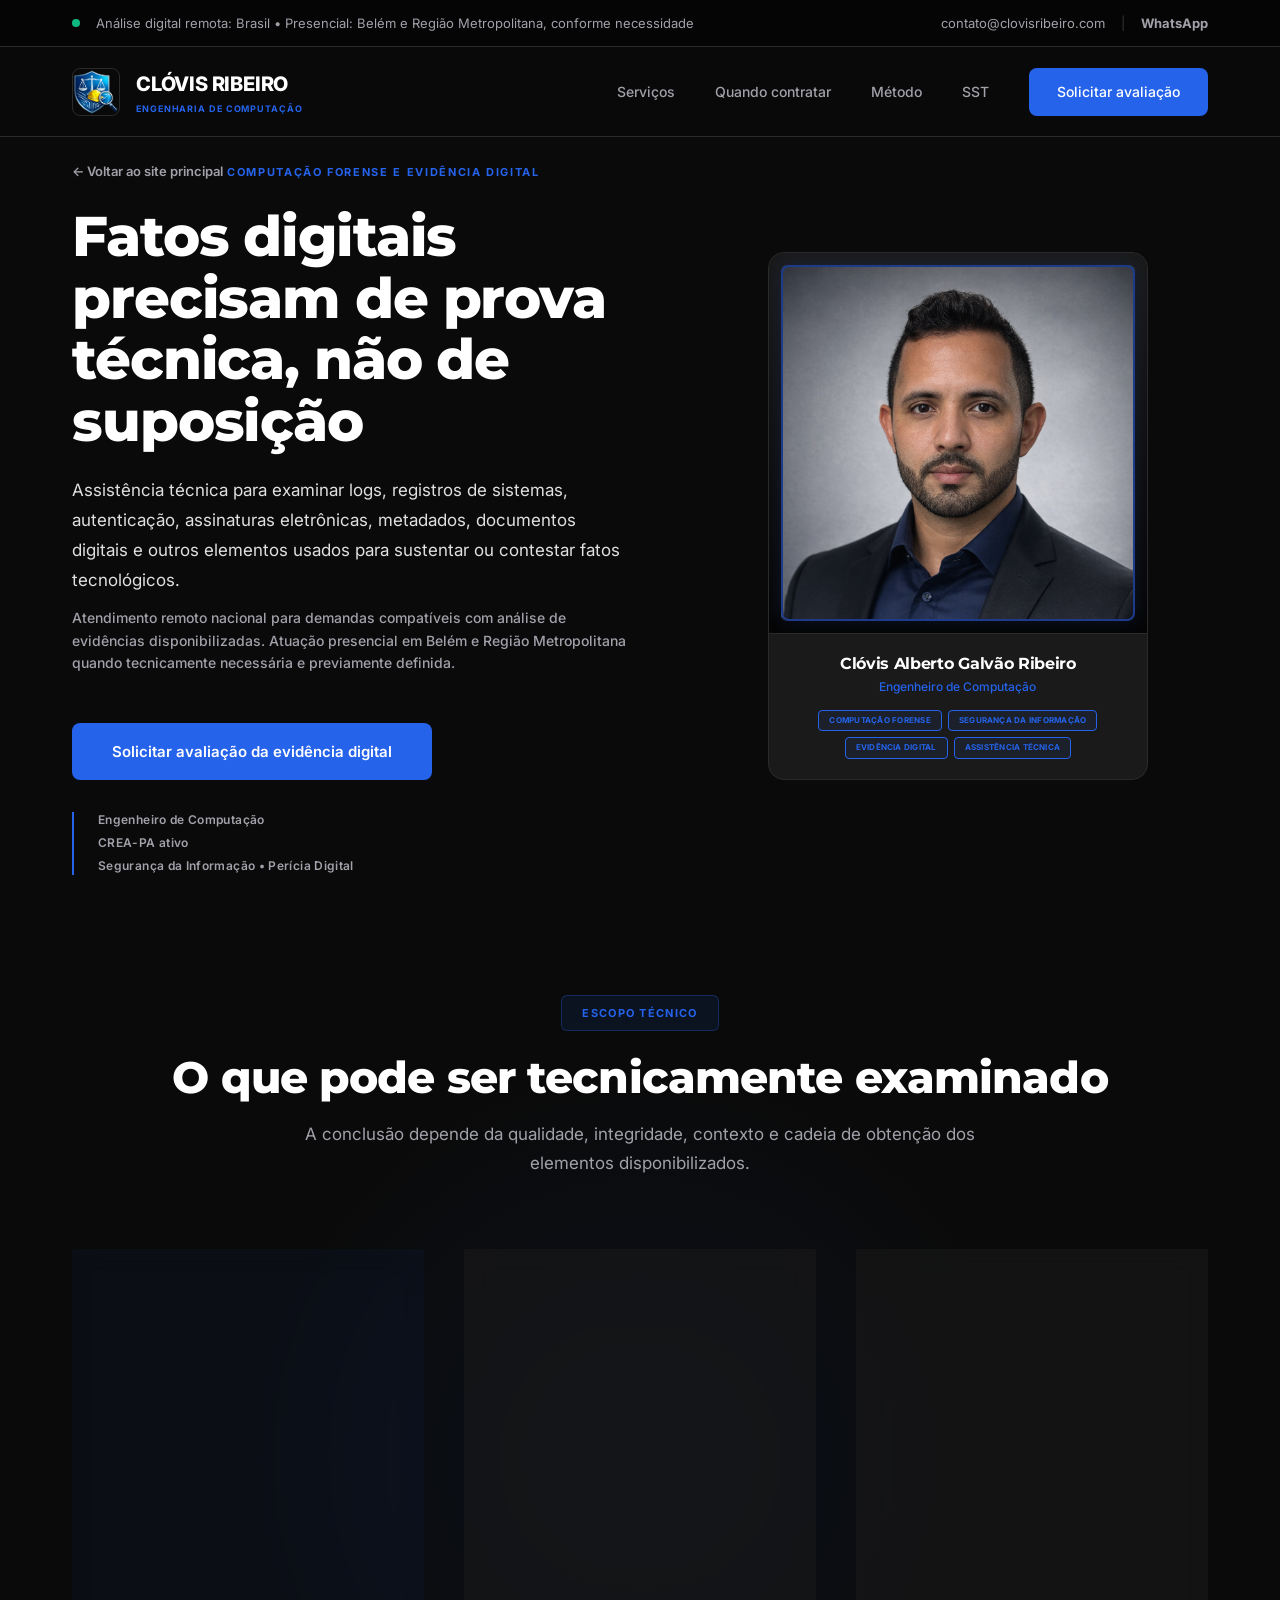
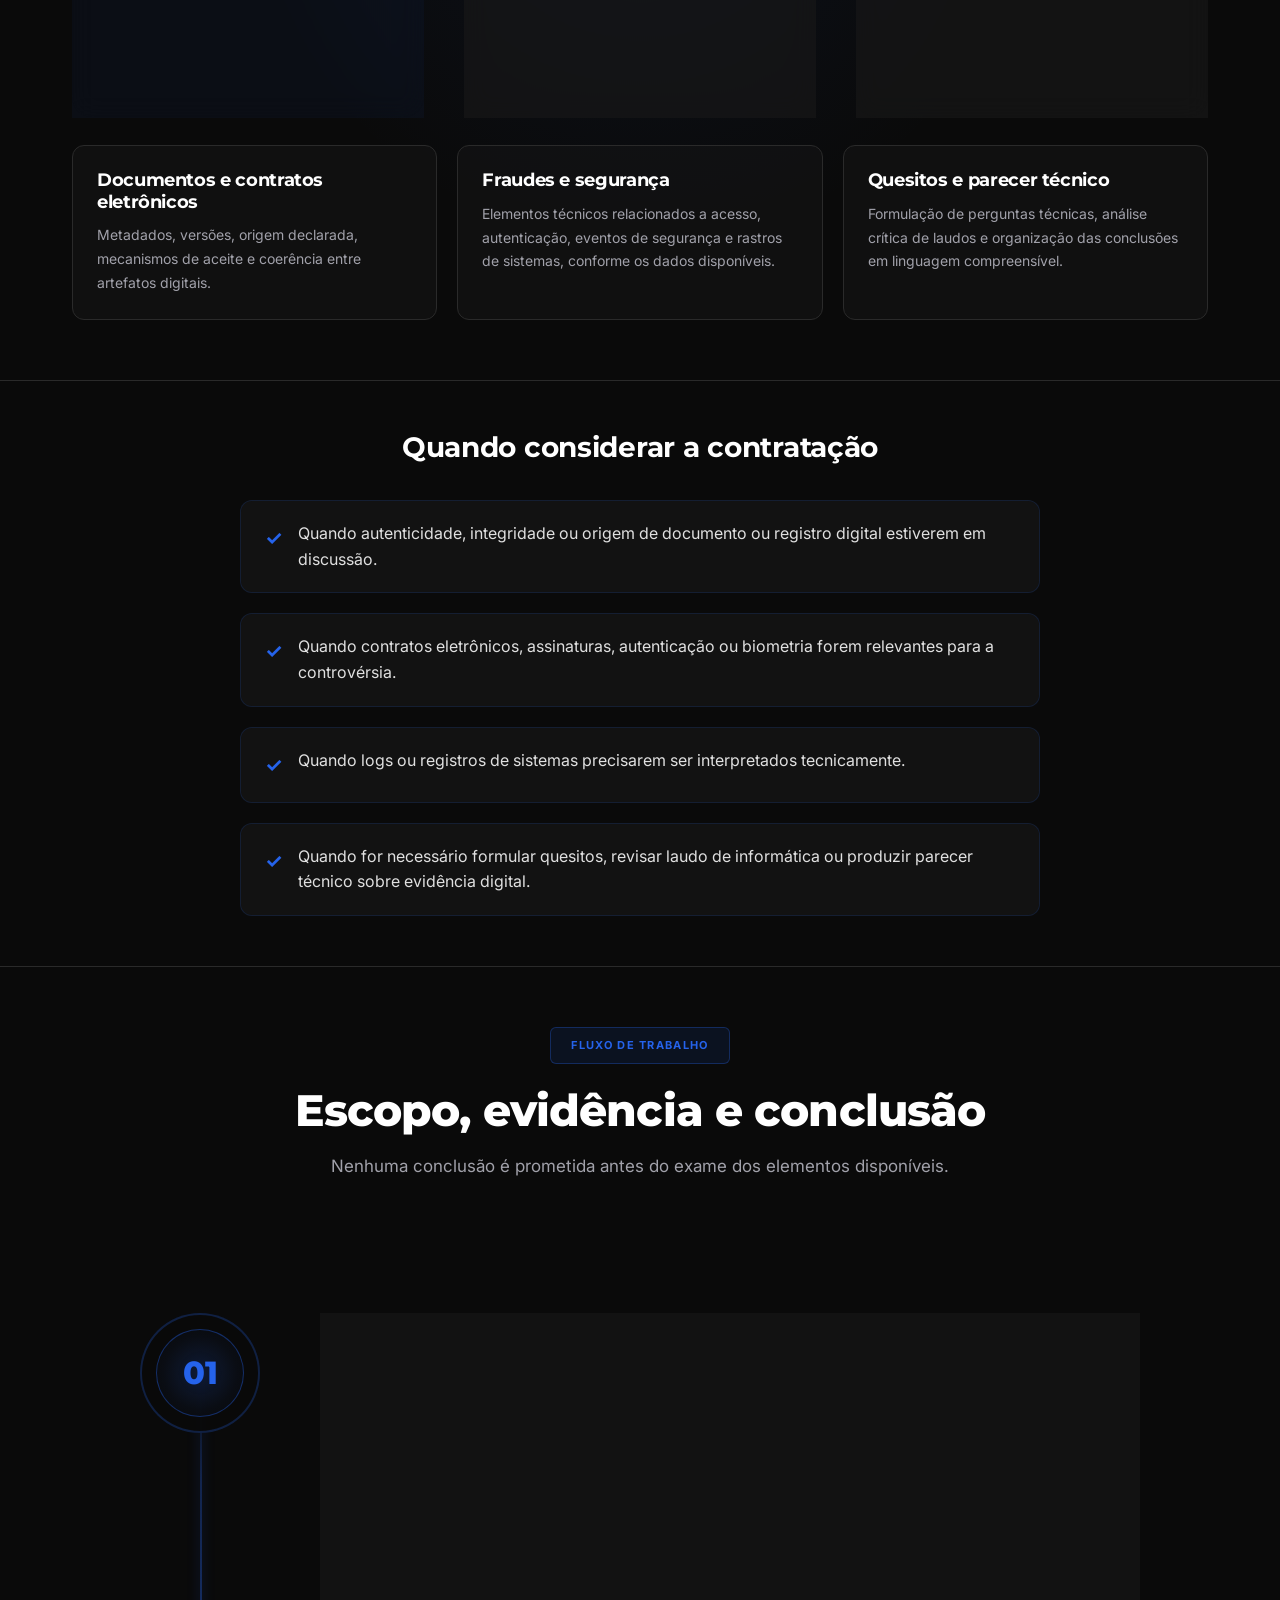
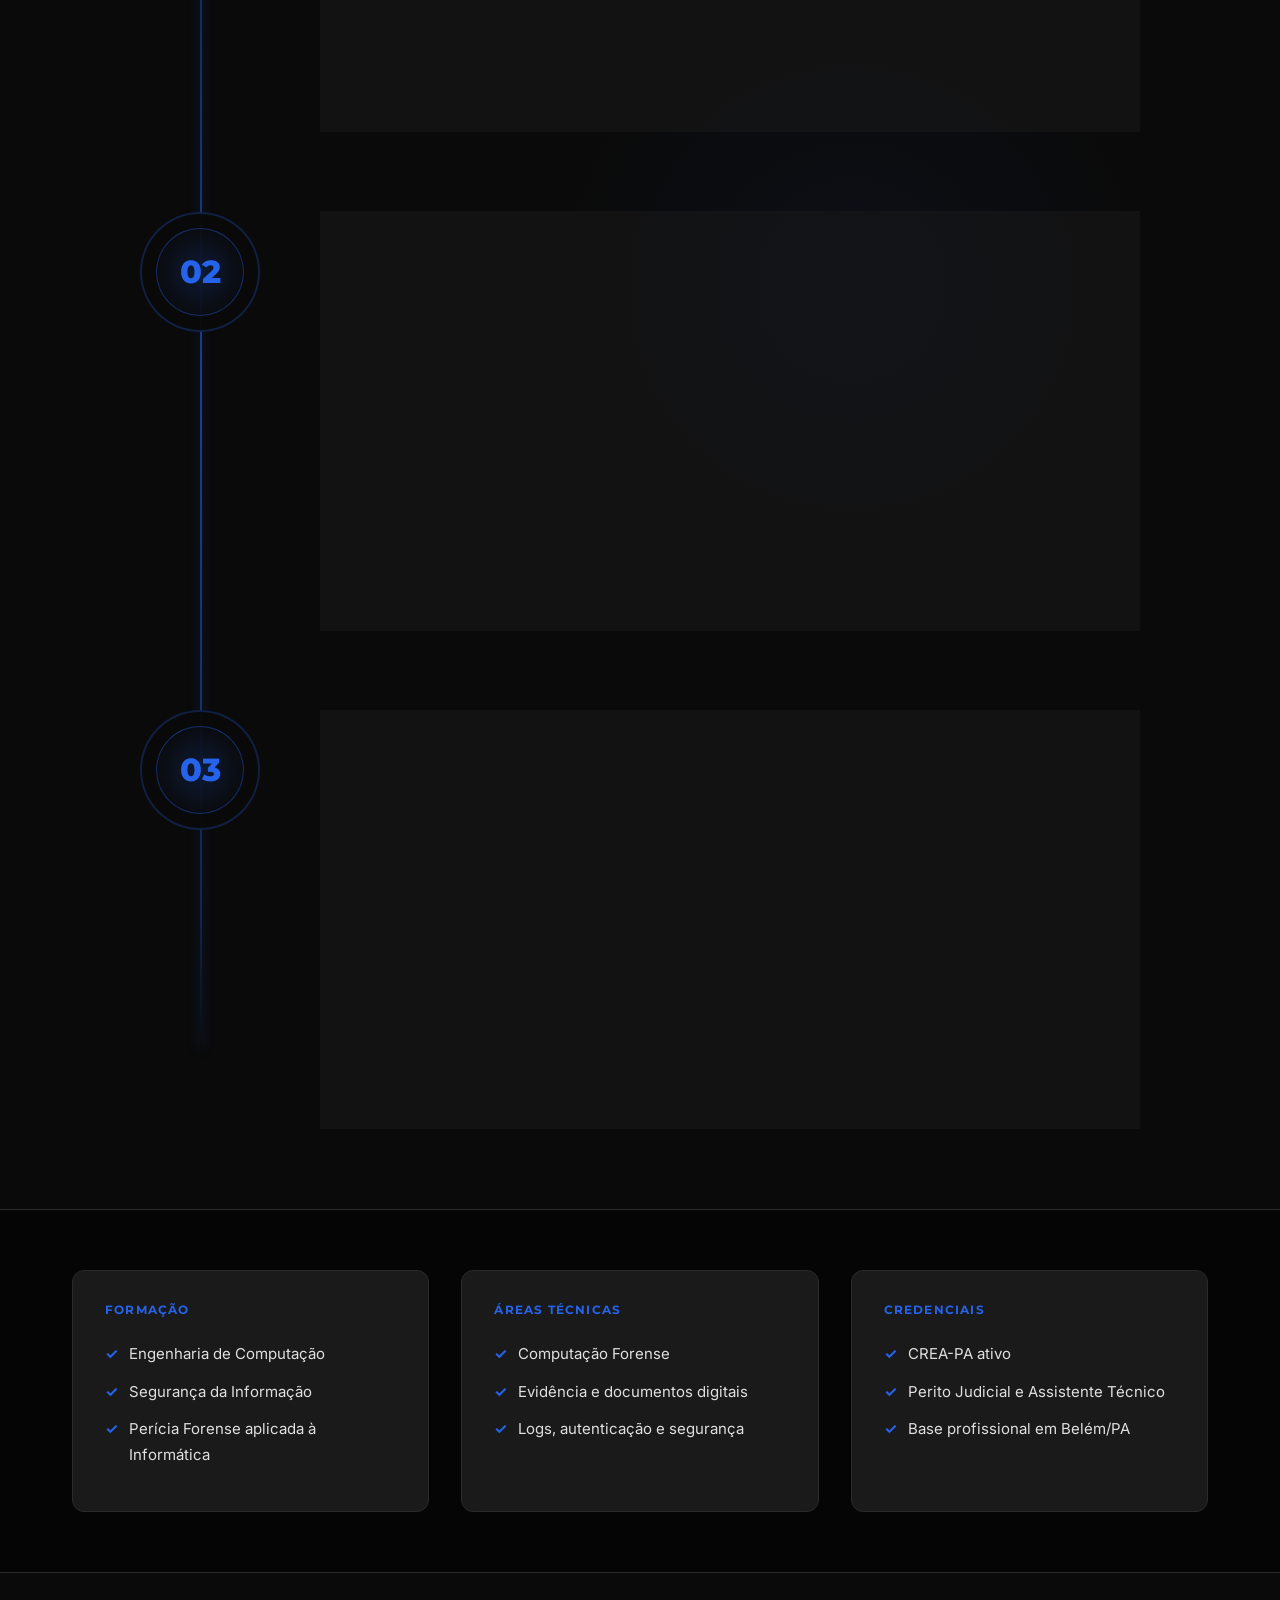
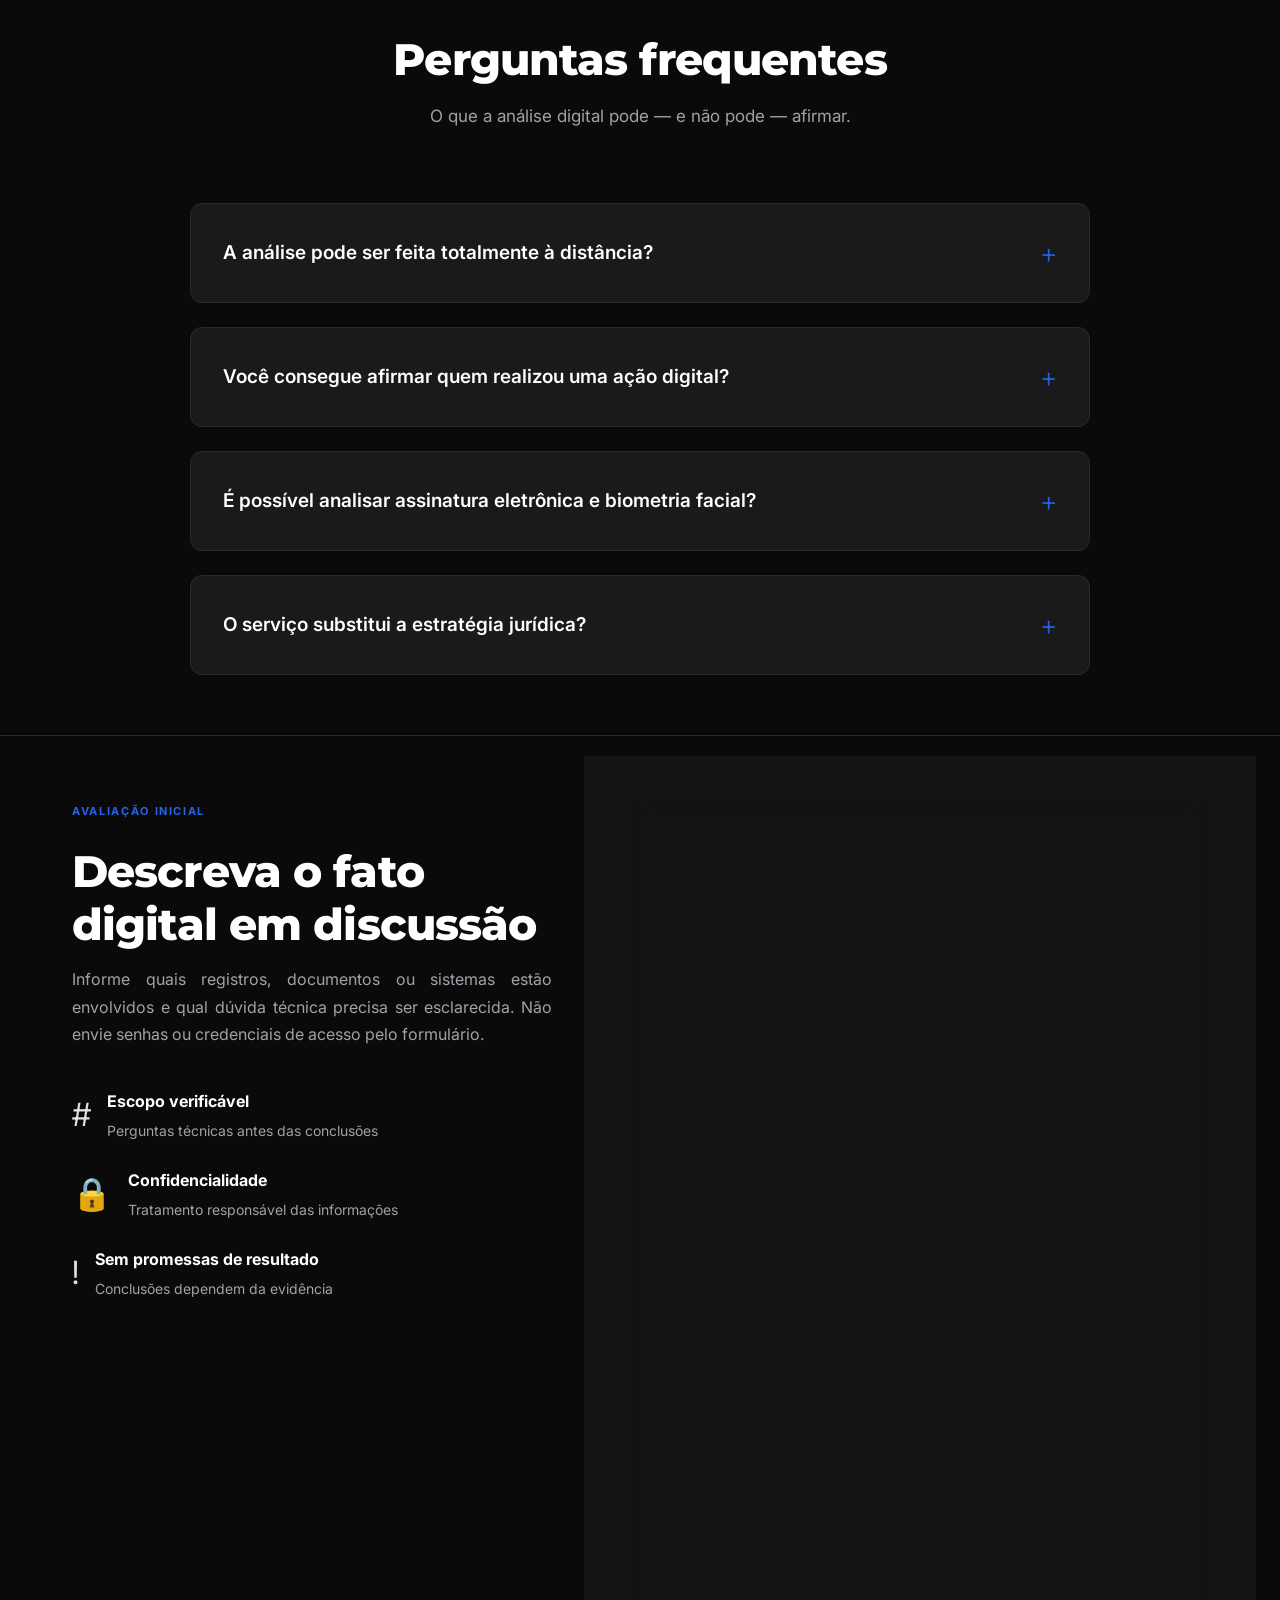
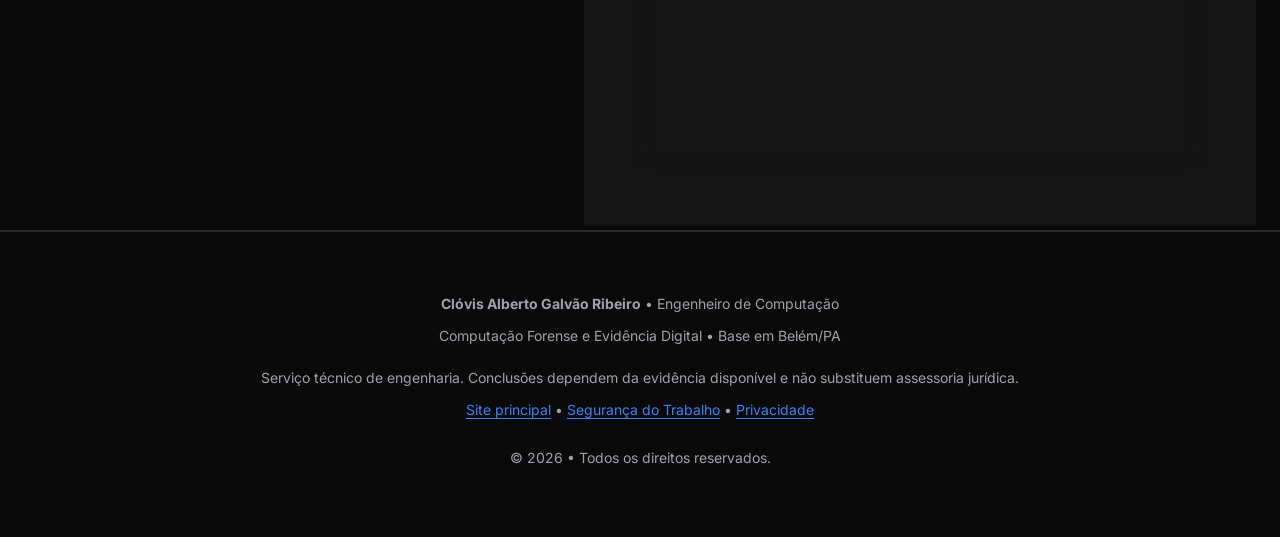
==== computacao-forense/index.html @ fece6a7c "feat: cria hub profissional e verticais SST e computacao forense" ====
<!doctype html>
<html lang="pt-BR" dir="ltr">
<head>
  <meta charset="UTF-8" />
  <meta name="viewport" content="width=device-width, initial-scale=1" />
  <meta http-equiv="X-UA-Compatible" content="IE=edge" />

  <title>Computação Forense e Evidência Digital | Clóvis Ribeiro</title>
  <meta name="description" content="Assistência técnica em Computação Forense e Evidência Digital: logs, autenticação, assinaturas eletrônicas, metadados, documentos digitais e registros de sistemas." />
  <meta name="author" content="Clóvis Alberto Galvão Ribeiro" />
  <meta name="robots" content="index, follow" />

  <link rel="icon" type="image/png" href="../assets/logo.png">
  <link rel="apple-touch-icon" href="../assets/logo.png">
  <link rel="canonical" href="https://clovisribeiro.com/computacao-forense/" />

  <meta property="og:type" content="website" />
  <meta property="og:url" content="https://clovisribeiro.com/computacao-forense/" />
  <meta property="og:title" content="Computação Forense e Evidência Digital | Clóvis Ribeiro" />
  <meta property="og:description" content="Assistência técnica para análise de evidências digitais, registros de sistemas, autenticação e documentos eletrônicos." />
  <meta property="og:image" content="https://clovisribeiro.com/assets/ClovisProfissional.png" />
  <meta property="og:image:width" content="1024" />
  <meta property="og:image:height" content="1024" />
  <meta property="twitter:card" content="summary_large_image" />
  <meta property="twitter:image" content="https://clovisribeiro.com/assets/ClovisProfissional.png" />

  <script type="application/ld+json">
  {
    "@context": "https://schema.org",
    "@type": "ProfessionalService",
    "name": "Clóvis Ribeiro - Computação Forense e Evidência Digital",
    "url": "https://clovisribeiro.com/computacao-forense/",
    "image": "https://clovisribeiro.com/assets/ClovisProfissional.png",
    "description": "Assistência técnica em Computação Forense e Evidência Digital para análise de registros, autenticação, assinaturas eletrônicas, metadados e evidências de sistemas.",
    "provider": {
      "@type": "Person",
      "name": "Clóvis Alberto Galvão Ribeiro",
      "jobTitle": "Engenheiro de Computação"
    },
    "areaServed": ["Belém/PA", "Brasil - atendimento remoto conforme escopo"],
    "serviceType": [
      "Computação Forense",
      "Análise de Evidência Digital",
      "Análise de Logs",
      "Análise de Autenticação e Assinaturas Eletrônicas"
    ]
  }
  </script>

  <link rel="preconnect" href="https://fonts.googleapis.com">
  <link rel="preconnect" href="https://fonts.gstatic.com" crossorigin>
  <link href="https://fonts.googleapis.com/css2?family=Montserrat:wght@400;500;600;700;800&family=Inter:wght@300;400;500;600&display=swap" rel="stylesheet">
  <link rel="stylesheet" href="../style.css" />
  
  <script>
    const GA4_ID = "";
    const ADS_ID = "";
    window.dataLayer = window.dataLayer || [];
    function gtag(){dataLayer.push(arguments);}
    const GTAG_LOAD_ID = GA4_ID || ADS_ID;
    if (GTAG_LOAD_ID) {
      const script = document.createElement('script');
      script.async = true;
      script.src = `https://www.googletagmanager.com/gtag/js?id=${GTAG_LOAD_ID}`;
      document.head.appendChild(script);
      gtag('js', new Date());
      if (GA4_ID) {
        gtag('config', GA4_ID, {
          'send_page_view': true,
          'allow_google_signals': true,
          'allow_ad_personalization_signals': false
        });
      }
      if (ADS_ID) gtag('config', ADS_ID);
    }
    function trackEvent(eventName, eventParams) {
      if (GA4_ID) gtag('event', eventName, eventParams);
    }
  </script>
</head>
<body>
  <div class="topbar">
    <div class="container topbar__inner">
      <div class="topbar__left"><span class="status-dot"></span><span>Análise digital remota: Brasil • Presencial: Belém e Região Metropolitana, conforme necessidade</span></div>
      <div class="topbar__right">
        <a href="mailto:contato@clovisribeiro.com">contato@clovisribeiro.com</a>
        <span class="separator">|</span>
        <a href="https://wa.me/5591992879843" target="_blank" rel="noopener noreferrer"><strong>WhatsApp</strong></a>
      </div>
    </div>
  </div>

  <header class="header">
    <div class="container header__inner">
      <a class="brand" href="../">
        <img class="brand__logo" src="../assets/logo.png" alt="Logo Clóvis Ribeiro" width="48" height="48" loading="eager">
        <div class="brand__text">
          <span class="brand__name">CLÓVIS RIBEIRO</span>
          <span class="brand__tag">ENGENHARIA DE COMPUTAÇÃO</span>
        </div>
      </a>
      <button class="mobile-menu-toggle" id="mobileMenuToggle" aria-label="Abrir menu de navegação" aria-expanded="false"><span></span><span></span><span></span></button>
      <nav class="nav" id="mainNav" aria-label="Navegação Computação Forense">
        <a href="#servicos">Serviços</a>
        <a href="#quando-contratar">Quando contratar</a>
        <a href="#metodo">Método</a>
        <a href="../sst/">SST</a>
        <a href="#contato" class="nav__cta">Solicitar avaliação</a>
      </nav>
    </div>
  </header>

  <main>
    <section class="hero service-hero" id="inicio">
      <div class="container hero__grid">
        <div class="hero__content">
          <a class="breadcrumb" href="../">← Voltar ao site principal</a>
          <span class="kicker">Computação Forense e Evidência Digital</span>
          <h1 class="hero__title">Fatos digitais precisam de prova técnica, não de suposição</h1>
          <p class="hero__lead">Assistência técnica para examinar logs, registros de sistemas, autenticação, assinaturas eletrônicas, metadados, documentos digitais e outros elementos usados para sustentar ou contestar fatos tecnológicos.</p>
          <p class="hero__target">Atendimento remoto nacional para demandas compatíveis com análise de evidências disponibilizadas. Atuação presencial em Belém e Região Metropolitana quando tecnicamente necessária e previamente definida.</p>
          <div class="hero__actions hero__actions--left">
            <a href="#contato" class="btn btn--primary hero-cta-restore">Solicitar avaliação da evidência digital</a>
            <div class="hero__credentials">
              <span>Engenheiro de Computação</span>
              <span>CREA-PA ativo</span>
              <span>Segurança da Informação • Perícia Digital</span>
            </div>
          </div>
        </div>

        <div class="hero__visual">
          <div class="profile-card">
            <div class="profile-image">
              <img src="../assets/ClovisProfissional.png" alt="Clóvis Alberto Galvão Ribeiro" width="380" height="380" loading="eager" fetchpriority="high" decoding="async">
            </div>
            <div class="profile-info">
              <h2>Clóvis Alberto Galvão Ribeiro</h2>
              <p>Engenheiro de Computação</p>
              <div class="profile-certifications">
                <span>COMPUTAÇÃO FORENSE</span>
                <span>SEGURANÇA DA INFORMAÇÃO</span>
                <span>EVIDÊNCIA DIGITAL</span>
                <span>ASSISTÊNCIA TÉCNICA</span>
              </div>
            </div>
          </div>
        </div>
      </div>
    </section>

    <section class="section section--premium" id="servicos">
      <div class="container">
        <header class="section-header">
          <span class="methodology-badge">Escopo técnico</span>
          <h2 class="section-title">O que pode ser tecnicamente examinado</h2>
          <p class="section-subtitle section-subtitle--centered">A conclusão depende da qualidade, integridade, contexto e cadeia de obtenção dos elementos disponibilizados.</p>
        </header>

        <div class="modern-grid">
          <article class="modern-card modern-card--featured">
            <div class="featured-badge">Evidência</div>
            <div class="card-icon" aria-hidden="true">#</div>
            <h3>Integridade e Consistência</h3>
            <div class="card-divider"></div>
            <p>Análise de coerência entre documentos digitais, metadados, registros técnicos e a narrativa apresentada no processo ou na investigação.</p>
          </article>
          <article class="modern-card">
            <div class="card-icon" aria-hidden="true">&lt;/&gt;</div>
            <h3>Logs e Registros de Sistemas</h3>
            <div class="card-divider"></div>
            <p>Exame de logs, trilhas de auditoria, eventos, registros de sessão, IPs, dispositivos e outros dados técnicos fornecidos para análise.</p>
          </article>
          <article class="modern-card">
            <div class="card-icon" aria-hidden="true">ID</div>
            <h3>Autenticação e Assinaturas Eletrônicas</h3>
            <div class="card-divider"></div>
            <p>Análise técnica de fluxos de autenticação, assinaturas eletrônicas, certificados, carimbos de tempo, biometria documentada e mecanismos de aceite.</p>
          </article>
        </div>

        <div class="scope-grid">
          <div class="scope-panel"><h3>Documentos e contratos eletrônicos</h3><p>Metadados, versões, origem declarada, mecanismos de aceite e coerência entre artefatos digitais.</p></div>
          <div class="scope-panel"><h3>Fraudes e segurança</h3><p>Elementos técnicos relacionados a acesso, autenticação, eventos de segurança e rastros de sistemas, conforme os dados disponíveis.</p></div>
          <div class="scope-panel"><h3>Quesitos e parecer técnico</h3><p>Formulação de perguntas técnicas, análise crítica de laudos e organização das conclusões em linguagem compreensível.</p></div>
        </div>
      </div>
    </section>

    <section class="section section--filter" id="quando-contratar">
      <div class="container">
        <div class="filter-block">
          <h2 class="filter-title">Quando considerar a contratação</h2>
          <ul class="filter-list">
            <li><span class="filter-check">✓</span><span class="filter-text">Quando autenticidade, integridade ou origem de documento ou registro digital estiverem em discussão.</span></li>
            <li><span class="filter-check">✓</span><span class="filter-text">Quando contratos eletrônicos, assinaturas, autenticação ou biometria forem relevantes para a controvérsia.</span></li>
            <li><span class="filter-check">✓</span><span class="filter-text">Quando logs ou registros de sistemas precisarem ser interpretados tecnicamente.</span></li>
            <li><span class="filter-check">✓</span><span class="filter-text">Quando for necessário formular quesitos, revisar laudo de informática ou produzir parecer técnico sobre evidência digital.</span></li>
          </ul>
        </div>
      </div>
    </section>

    <section class="section section--methodology" id="metodo">
      <div class="container">
        <header class="section-header">
          <span class="methodology-badge">Fluxo de trabalho</span>
          <h2 class="section-title">Escopo, evidência e conclusão</h2>
          <p class="section-subtitle section-subtitle--centered">Nenhuma conclusão é prometida antes do exame dos elementos disponíveis.</p>
        </header>
        <div class="methodology-timeline">
          <div class="timeline-line-gradient"></div>
          <article class="methodology-step" data-step="1">
            <div class="step-marker"><div class="marker-ring-outer"><div class="marker-ring-inner"><span class="step-number">01</span></div></div></div>
            <div class="step-card"><h3>Triagem técnica</h3><p class="step-micro">Questão, evidência e objetivo</p><div class="step-divider"></div><p class="step-description">Identificação do fato tecnológico em discussão, dos arquivos ou registros disponíveis e das perguntas que precisam ser respondidas.</p><ul class="step-list"><li>Delimitação do objeto</li><li>Verificação do material disponível</li><li>Definição de entregáveis e honorários</li></ul></div>
          </article>
          <article class="methodology-step" data-step="2">
            <div class="step-marker"><div class="marker-ring-outer"><div class="marker-ring-inner"><span class="step-number">02</span></div></div></div>
            <div class="step-card"><h3>Análise forense</h3><p class="step-micro">Coerência, rastros e limitações</p><div class="step-divider"></div><p class="step-description">Exame técnico dos artefatos disponibilizados, preservando a distinção entre o que é demonstrado pelos dados, o que é apenas compatível e o que não pode ser concluído.</p><ul class="step-list"><li>Logs e metadados</li><li>Autenticação e registros</li><li>Inconsistências e limitações</li></ul></div>
          </article>
          <article class="methodology-step" data-step="3">
            <div class="step-marker"><div class="marker-ring-outer"><div class="marker-ring-inner"><span class="step-number">03</span></div></div></div>
            <div class="step-card"><h3>Parecer e suporte técnico</h3><p class="step-micro">Conclusões compreensíveis e auditáveis</p><div class="step-divider"></div><p class="step-description">Organização das conclusões, resposta a quesitos e suporte técnico para que advogado, empresa ou parte compreendam o alcance real da evidência.</p><ul class="step-list"><li>Parecer técnico</li><li>Quesitos e esclarecimentos</li><li>Análise crítica de laudo de informática</li></ul></div>
          </article>
        </div>
      </div>
    </section>

    <section class="section section--dark" id="qualificacoes">
      <div class="container qualificacoes-grid">
        <article class="qualification-card"><h3>FORMAÇÃO</h3><ul><li>Engenharia de Computação</li><li>Segurança da Informação</li><li>Perícia Forense aplicada à Informática</li></ul></article>
        <article class="qualification-card"><h3>ÁREAS TÉCNICAS</h3><ul><li>Computação Forense</li><li>Evidência e documentos digitais</li><li>Logs, autenticação e segurança</li></ul></article>
        <article class="qualification-card"><h3>CREDENCIAIS</h3><ul><li>CREA-PA ativo</li><li>Perito Judicial e Assistente Técnico</li><li>Base profissional em Belém/PA</li></ul></article>
      </div>
    </section>

    <section class="section" id="faq">
      <div class="container">
        <header class="section-header"><h2 class="section-title">Perguntas frequentes</h2><p class="section-subtitle section-subtitle--centered">O que a análise digital pode — e não pode — afirmar.</p></header>
        <div class="faq-list">
          <article class="faq-item"><button class="faq-trigger" aria-expanded="false" aria-controls="ti-faq-1"><span class="faq-question">A análise pode ser feita totalmente à distância?</span><span class="faq-toggle">+</span></button><div class="faq-content" id="ti-faq-1"><p>Muitas demandas documentais podem ser analisadas remotamente, desde que os arquivos e registros necessários sejam disponibilizados de forma adequada. Quando o objeto exigir exame físico, coleta presencial ou acesso específico a equipamento, o escopo precisa ser avaliado antes da contratação.</p></div></article>
          <article class="faq-item"><button class="faq-trigger" aria-expanded="false" aria-controls="ti-faq-2"><span class="faq-question">Você consegue afirmar quem realizou uma ação digital?</span><span class="faq-toggle">+</span></button><div class="faq-content" id="ti-faq-2"><p>Somente se os elementos técnicos permitirem uma conclusão dessa natureza. Um registro de IP, dispositivo ou sessão, isoladamente, pode ter limitações. O parecer deve distinguir identificação técnica de inferências sobre autoria humana.</p></div></article>
          <article class="faq-item"><button class="faq-trigger" aria-expanded="false" aria-controls="ti-faq-3"><span class="faq-question">É possível analisar assinatura eletrônica e biometria facial?</span><span class="faq-toggle">+</span></button><div class="faq-content" id="ti-faq-3"><p>Podem ser analisados os registros, fluxos, metadados e mecanismos técnicos apresentados como evidência. A conclusão depende da documentação disponível e não pressupõe que um mecanismo seja válido, inválido, seguro ou fraudulento antes da análise.</p></div></article>
          <article class="faq-item"><button class="faq-trigger" aria-expanded="false" aria-controls="ti-faq-4"><span class="faq-question">O serviço substitui a estratégia jurídica?</span><span class="faq-toggle">+</span></button><div class="faq-content" id="ti-faq-4"><p>Não. O trabalho é técnico de engenharia. O parecer e os esclarecimentos subsidiam o advogado, que permanece responsável pela interpretação jurídica e pela condução do processo.</p></div></article>
        </div>
      </div>
    </section>

    <section class="section" id="contato">
      <div class="container contact-layout">
        <div class="contact-info">
          <span class="kicker">Avaliação inicial</span>
          <h2 class="section-title">Descreva o fato digital em discussão</h2>
          <p class="contact-description">Informe quais registros, documentos ou sistemas estão envolvidos e qual dúvida técnica precisa ser esclarecida. Não envie senhas ou credenciais de acesso pelo formulário.</p>
          <div class="contact-features">
            <div class="contact-feature"><div class="feature-icon">#</div><div class="feature-text"><strong>Escopo verificável</strong><span>Perguntas técnicas antes das conclusões</span></div></div>
            <div class="contact-feature"><div class="feature-icon">🔒</div><div class="feature-text"><strong>Confidencialidade</strong><span>Tratamento responsável das informações</span></div></div>
            <div class="contact-feature"><div class="feature-icon">!</div><div class="feature-text"><strong>Sem promessas de resultado</strong><span>Conclusões dependem da evidência</span></div></div>
          </div>
        </div>

        <form class="contact-form" id="ti-contact-form">
          <p class="form-filter-note"><strong>Área:</strong> Computação Forense e Evidência Digital</p>
          <div class="form-group"><label for="ti-nome">Nome / Escritório / Empresa</label><input type="text" id="ti-nome" name="nome" required></div>
          <div class="form-group"><label for="ti-email">E-mail</label><input type="email" id="ti-email" name="email" required></div>
          <div class="form-group"><label for="ti-telefone">Telefone / WhatsApp</label><input type="tel" id="ti-telefone" name="telefone" required></div>
          <div class="form-group"><label for="ti-tipo">Tema principal</label><select id="ti-tipo" name="tipo"><option value="">Selecione...</option><option value="Contrato ou assinatura eletrônica">Contrato ou assinatura eletrônica</option><option value="Logs ou registros de sistema">Logs ou registros de sistema</option><option value="Autenticação ou biometria">Autenticação ou biometria</option><option value="Documento ou metadado digital">Documento ou metadado digital</option><option value="Outro tema digital">Outro tema digital</option></select></div>
          <div class="form-group"><label for="ti-resumo">Resumo da questão técnica</label><textarea id="ti-resumo" name="resumo" rows="5" required></textarea></div>
          <button type="submit" class="btn btn--primary btn--full">Continuar pelo WhatsApp</button>
          <p class="form-note">Não informe senhas, códigos de autenticação ou credenciais. O formulário apenas prepara a mensagem; o envio só ocorre após sua confirmação no WhatsApp. Consulte o <a href="../privacidade.html">Aviso de Privacidade</a>.</p>
        </form>
      </div>
    </section>
  </main>

  <footer class="footer"><div class="container footer-content"><p><strong>Clóvis Alberto Galvão Ribeiro</strong> • Engenheiro de Computação</p><p>Computação Forense e Evidência Digital • Base em Belém/PA</p><p class="footer-legal-note">Serviço técnico de engenharia. Conclusões dependem da evidência disponível e não substituem assessoria jurídica.</p><p><a href="../">Site principal</a> • <a href="../sst/">Segurança do Trabalho</a> • <a href="../privacidade.html">Privacidade</a></p><p class="footer-copy">© <span id="year"></span> • Todos os direitos reservados.</p></div></footer>

  
  <script>
    document.getElementById('year').textContent = new Date().getFullYear();

    const mobileToggle = document.getElementById('mobileMenuToggle');
    const mainNav = document.getElementById('mainNav');
    if (mobileToggle && mainNav) {
      mobileToggle.addEventListener('click', () => {
        const isExpanded = mobileToggle.getAttribute('aria-expanded') === 'true';
        mobileToggle.setAttribute('aria-expanded', String(!isExpanded));
        mainNav.classList.toggle('nav--open');
        document.body.classList.toggle('menu-open');
      });
      document.querySelectorAll('.nav a').forEach(link => {
        link.addEventListener('click', () => {
          mainNav.classList.remove('nav--open');
          mobileToggle.setAttribute('aria-expanded', 'false');
          document.body.classList.remove('menu-open');
        });
      });
    }

    document.querySelectorAll('a[href^="#"]').forEach(anchor => {
      anchor.addEventListener('click', function (e) {
        const target = document.querySelector(this.getAttribute('href'));
        if (target) {
          e.preventDefault();
          target.scrollIntoView({ behavior: 'smooth', block: 'start' });
        }
      });
    });

    document.querySelectorAll('.faq-trigger').forEach(button => {
      button.addEventListener('click', () => {
        const item = button.closest('.faq-item');
        const isExpanded = button.getAttribute('aria-expanded') === 'true';
        document.querySelectorAll('.faq-item').forEach(other => {
          if (other !== item) {
            other.classList.remove('faq-item--active');
            const trigger = other.querySelector('.faq-trigger');
            if (trigger) trigger.setAttribute('aria-expanded', 'false');
          }
        });
        button.setAttribute('aria-expanded', String(!isExpanded));
        item.classList.toggle('faq-item--active');
      });
    });
  </script>
  <script>
    document.getElementById('ti-contact-form').addEventListener('submit', (e) => {
      e.preventDefault();
      const btn = e.target.querySelector('.btn--primary');
      if (btn.disabled) return;
      const originalText = btn.textContent;
      btn.disabled = true;
      btn.textContent = 'Abrindo WhatsApp...';
      btn.style.opacity = '0.7';

      const nome = document.getElementById('ti-nome').value;
      const email = document.getElementById('ti-email').value;
      const telefone = document.getElementById('ti-telefone').value;
      const tipo = document.getElementById('ti-tipo').value || 'Não especificado';
      const resumo = document.getElementById('ti-resumo').value;
      const msg = `*Computação Forense - Clóvis Ribeiro*\n\n*Nome / Escritório / Empresa:* ${nome}\n*E-mail:* ${email}\n*Telefone:* ${telefone}\n*Tema:* ${tipo}\n*Questão técnica:* ${resumo}`;

      trackEvent('contact_form_submit', { method: 'whatsapp', service: 'computacao_forense', tipo_processo: tipo });
      window.open(`https://wa.me/5591992879843?text=${encodeURIComponent(msg)}`, '_blank', 'noopener,noreferrer');

      setTimeout(() => {
        btn.textContent = originalText;
        btn.disabled = false;
        btn.style.opacity = '';
      }, 1000);
    });
  </script>
</body>
</html>
---- style.css ----
/* ===================================
   VARIÁVEIS E RESET
   =================================== */

:root {
  /* Cores principais */
  --bg-primary: #0a0a0a;
  --bg-secondary: #1a1a1a;
  --bg-dark: #050505;
  
  /* Azuis */
  --blue-navy: #1e3a8a;
  --blue-royal: #2563eb;
  --blue-light: #3b82f6;
  
  /* Textos */
  --text-white: #ffffff;
  --text-light: #e0e0e0;
  --text-gray: #a1a1aa;
  --text-dim: #71717a;
  
  /* Bordas */
  --border-subtle: #2a2a2a;
  --border-blue: #1e3a8a;
  
  /* Transições */
  --transition: 0.3s cubic-bezier(0.4, 0, 0.2, 1);
  --transition-slow: 0.5s cubic-bezier(0.4, 0, 0.2, 1);
}

/* Reset e Base */
*, *::before, *::after {
  box-sizing: border-box;
  margin: 0;
  padding: 0;
}

html {
  scroll-behavior: smooth;
  -webkit-font-smoothing: antialiased;
  -moz-osx-font-smoothing: grayscale;
}

body {
  font-family: 'Inter', -apple-system, BlinkMacSystemFont, 'Segoe UI', sans-serif;
  background: var(--bg-primary);
  color: var(--text-light);
  line-height: 1.7;
  font-size: 16px;
  font-weight: 400;
  overflow-x: hidden;
}

body.menu-open {
  overflow: hidden;
}

/* Tipografia */
h1, h2, h3, h4, h5, h6 {
  font-family: 'Montserrat', sans-serif;
  color: var(--text-white);
  font-weight: 700;
  line-height: 1.2;
  letter-spacing: -0.02em;
}

p {
  color: var(--text-light);
  margin-bottom: 1rem;
}

a {
  text-decoration: none;
  color: inherit;
  transition: var(--transition);
}

img {
  max-width: 100%;
  height: auto;
  display: block;
}

button {
  font-family: inherit;
  cursor: pointer;
  border: none;
  background: none;
}

/* Container */
.container {
  max-width: 1200px;
  margin: 0 auto;
  padding: 0 32px;
}

/* ===================================
   TOPBAR
   =================================== */

.topbar {
  background: var(--bg-dark);
  border-bottom: 1px solid var(--border-subtle);
  padding: 12px 0;
  font-size: 13px;
  color: var(--text-gray);
}

.topbar__inner {
  display: flex;
  justify-content: space-between;
  align-items: center;
  flex-wrap: wrap;
  gap: 12px;
}

.topbar__left,
.topbar__right {
  display: flex;
  align-items: center;
  gap: 16px;
}

.status-dot {
  width: 8px;
  height: 8px;
  background: #10b981;
  border-radius: 50%;
  display: inline-block;
  animation: pulse 2s infinite;
}

@keyframes pulse {
  0%, 100% { opacity: 1; }
  50% { opacity: 0.5; }
}

.separator {
  opacity: 0.3;
}

.topbar a:hover {
  color: var(--blue-royal);
}

/* ===================================
   HEADER
   =================================== */

.header {
  position: sticky;
  top: 0;
  background: rgba(10, 10, 10, 0.95);
  backdrop-filter: blur(20px);
  border-bottom: 1px solid var(--border-subtle);
  padding: 20px 0;
  z-index: 1000;
}

.header__inner {
  display: flex;
  justify-content: space-between;
  align-items: center;
}

/* Brand */
.brand {
  display: flex;
  align-items: center;
  gap: 16px;
}

.brand:hover {
  opacity: 0.9;
}

.brand__logo {
  width: 48px;
  height: 48px;
  border-radius: 8px;
  border: 1px solid var(--border-subtle);
}

.brand__text {
  display: flex;
  flex-direction: column;
}

.brand__name {
  font-size: 20px;
  font-weight: 800;
  color: var(--text-white);
  letter-spacing: -0.01em;
}

.brand__tag {
  font-size: 9px;
  color: var(--blue-royal);
  font-weight: 700;
  letter-spacing: 0.1em;
  text-transform: uppercase;
}

/* Navigation */
.nav {
  display: flex;
  align-items: center;
  gap: 40px;
}

.nav a {
  font-size: 14px;
  font-weight: 500;
  color: var(--text-gray);
  position: relative;
}

.nav a:not(.nav__cta)::after {
  content: '';
  position: absolute;
  bottom: -6px;
  left: 0;
  width: 0;
  height: 2px;
  background: var(--blue-royal);
  transition: var(--transition);
}

.nav a:not(.nav__cta):hover {
  color: var(--text-white);
}

.nav a:not(.nav__cta):hover::after {
  width: 100%;
}

.nav__cta {
  background: var(--blue-royal);
  color: var(--text-white) !important;
  padding: 12px 28px;
  border-radius: 8px;
  font-weight: 600;
  font-size: 14px;
}

.nav__cta:hover {
  background: var(--blue-light);
  transform: translateY(-2px);
}

/* Mobile Menu Toggle */
.mobile-menu-toggle {
  display: none;
  flex-direction: column;
  gap: 5px;
  padding: 8px;
}

.mobile-menu-toggle span {
  width: 24px;
  height: 2px;
  background: var(--blue-royal);
  border-radius: 2px;
  transition: var(--transition);
}

.mobile-menu-toggle[aria-expanded="true"] span:nth-child(1) {
  transform: rotate(45deg) translate(6px, 6px);
}

.mobile-menu-toggle[aria-expanded="true"] span:nth-child(2) {
  opacity: 0;
}

.mobile-menu-toggle[aria-expanded="true"] span:nth-child(3) {
  transform: rotate(-45deg) translate(6px, -6px);
}

/* ===================================
   HERO SECTION
   =================================== */

.hero {
  padding: 40px 0 60px 0;
  min-height: 75vh;
  display: flex;
  align-items: center;
}

.hero__grid {
  display: grid;
  grid-template-columns: 1fr 0.9fr;
  gap: 80px;
  align-items: center;
  margin-top: -20px;
}

.hero__content {
  text-align: center;
}

.kicker {
  display: inline-block;
  font-size: 11px;
  font-weight: 700;
  text-transform: uppercase;
  letter-spacing: 0.15em;
  color: var(--blue-royal);
  margin-bottom: 24px;
}

.hero__title {
  font-size: clamp(36px, 5vw, 56px);
  font-weight: 800;
  line-height: 1.1;
  margin-bottom: 24px;
  color: var(--text-white);
}

.hero__lead {
  font-size: 18px;
  line-height: 1.7;
  color: var(--text-light);
  max-width: 600px;
  margin: 0 auto 12px;
  text-align: justify;
  hyphens: none;
  -webkit-hyphens: none;
  -ms-hyphens: none;
  word-break: normal;
}

.hero__target {
  font-size: 16px;
  line-height: 1.6;
  color: var(--blue-royal);
  font-weight: 500;
  max-width: 600px;
  margin: 0 auto 40px;
  text-align: center;
}

.hero__actions {
  display: flex;
  align-items: center;
  justify-content: center;
  gap: 32px;
  flex-wrap: wrap;
  margin-top: 48px;
}

.hero__credentials {
  display: flex;
  flex-direction: column;
  gap: 6px;
  padding-left: 24px;
  border-left: 2px solid var(--blue-royal);
  text-align: left;
}

.hero__credentials span {
  font-size: 12px;
  font-weight: 600;
  color: var(--text-gray);
  letter-spacing: 0.03em;
  line-height: 1.4;
}

/* ===================================
   BUTTONS
   =================================== */

.btn {
  display: inline-block;
  padding: 16px 40px;
  font-size: 15px;
  font-weight: 600;
  border-radius: 8px;
  transition: var(--transition);
  cursor: pointer;
  text-align: center;
  border: none;
}

.btn--primary {
  background: var(--blue-royal);
  color: var(--text-white);
}

.btn--primary:hover {
  background: var(--blue-light);
  transform: translateY(-2px);
  box-shadow: 0 8px 24px rgba(37, 99, 235, 0.3);
}

.btn--full {
  width: 100%;
}

.hero-cta-restore.btn.btn--primary {
  background: var(--blue-royal);
  color: var(--text-white);
  padding: 16px 40px;
  font-size: 15px;
  font-weight: 600;
  border-radius: 8px;
  transition: var(--transition);
  cursor: pointer;
  display: inline-flex;
  align-items: center;
  justify-content: center;
  border: none;
  text-decoration: none;
  box-shadow: none;
  letter-spacing: normal;
  text-transform: none;
  width: auto;
}

.hero-cta-restore.btn.btn--primary:hover {
  background: var(--blue-light);
  transform: translateY(-2px);
  box-shadow: 0 8px 24px rgba(37, 99, 235, 0.3);
}

.hero-cta-restore.btn.btn--primary:active {
  transform: translateY(0);
}

/* ===================================
   PROFILE CARD
   =================================== */

.profile-card {
  background: var(--bg-secondary);
  border: 1px solid var(--border-subtle);
  border-radius: 16px;
  overflow: hidden;
  transition: var(--transition-slow);
  max-width: 380px;
  margin: 0 auto;
}

.profile-card:hover {
  transform: translateY(-8px);
  border-color: var(--blue-navy);
  box-shadow: 0 20px 60px rgba(37, 99, 235, 0.15);
}

.profile-image {
  height: 380px;
  background: linear-gradient(180deg, var(--bg-secondary) 0%, var(--bg-dark) 100%);
  display: flex;
  align-items: flex-end;
  justify-content: center;
  overflow: hidden;
  position: relative;
  padding: 12px;
}

.profile-image::before {
  content: '';
  position: absolute;
  inset: 12px;
  border: 2px solid var(--blue-navy);
  border-radius: 8px;
  pointer-events: none;
  z-index: 1;
  box-shadow: 0 0 20px rgba(37, 99, 235, 0.15);
}

.profile-image img {
  width: 100%;
  height: 100%;
  object-fit: cover;
  object-position: center 15%;
  border-radius: 6px;
}

.profile-info {
  padding: 20px;
  text-align: center;
  border-top: 1px solid var(--border-subtle);
}

.profile-info h2 {
  font-size: 16px;
  font-weight: 700;
  color: var(--text-white);
  margin-bottom: 4px;
  line-height: 1.3;
}

.profile-info p {
  font-size: 12px;
  color: var(--blue-royal);
  margin-bottom: 14px;
  font-weight: 500;
  line-height: 1.4;
}

.profile-certifications {
  display: flex;
  flex-wrap: wrap;
  gap: 6px;
  justify-content: center;
  margin-top: 0;
  padding: 0;
}

.profile-certifications span {
  font-size: 8px;
  font-weight: 700;
  text-transform: uppercase;
  letter-spacing: 0.03em;
  padding: 5px 10px;
  background: rgba(37, 99, 235, 0.08);
  border: 1.5px solid var(--blue-royal);
  color: var(--blue-royal);
  border-radius: 4px;
  transition: var(--transition);
  line-height: 1.2;
}

.profile-certifications span:hover {
  background: rgba(37, 99, 235, 0.15);
  border-color: var(--blue-light);
  transform: translateY(-2px);
}

/* ===================================
   SECTIONS
   =================================== */

.section {
  padding: 60px 0;
  border-bottom: 1px solid var(--border-subtle);
}

.section--dark {
  background: var(--bg-dark);
}

.section-header {
  text-align: center;
  margin-bottom: 72px;
}

.section-title {
  font-size: clamp(32px, 4vw, 44px);
  font-weight: 800;
  color: var(--text-white);
  margin-bottom: 16px;
}

.section-subtitle {
  font-size: 17px;
  color: var(--text-gray);
  max-width: 700px;
  margin: 0 auto;
}

.section-subtitle--centered {
  text-align: center !important;
}

/* ===================================
   SEÇÃO PREMIUM - O QUE É ASSISTÊNCIA TÉCNICA
   =================================== */

.section--premium {
  position: relative;
  overflow: hidden;
}

.section--premium::before {
  content: '';
  position: absolute;
  top: 50%;
  left: 50%;
  width: 800px;
  height: 800px;
  background: radial-gradient(circle, rgba(37, 99, 235, 0.08) 0%, transparent 70%);
  transform: translate(-50%, -50%);
  pointer-events: none;
  z-index: 0;
}

.section--premium .container {
  position: relative;
  z-index: 1;
}

.section-subtitle-premium {
  font-size: 19px;
  font-weight: 500;
  color: var(--text-gray);
  max-width: 800px;
  margin: 0 auto;
  line-height: 1.6;
  text-align: center;
}

/* Modern Grid */
.modern-grid {
  display: grid;
  grid-template-columns: repeat(3, 1fr);
  gap: 40px;
  max-width: 1200px;
  margin: 0 auto;
}

/* Modern Card */
.modern-card {
  position: relative;
  background: rgba(26, 26, 26, 0.6);
  backdrop-filter: blur(12px);
  -webkit-backdrop-filter: blur(12px);
  border: 1px solid rgba(37, 99, 235, 0.15);
  border-radius: 20px;
  padding: 48px 36px;
  transition: all 0.4s cubic-bezier(0.4, 0, 0.2, 1);
  overflow: hidden;
}

.modern-card::before {
  content: '';
  position: absolute;
  inset: 0;
  border-radius: 20px;
  padding: 1px;
  background: linear-gradient(135deg, rgba(37, 99, 235, 0.3), transparent, rgba(37, 99, 235, 0.1));
  -webkit-mask: linear-gradient(#fff 0 0) content-box, linear-gradient(#fff 0 0);
  -webkit-mask-composite: xor;
  mask-composite: exclude;
  opacity: 0;
  transition: opacity 0.4s ease;
}

.modern-card:hover {
  transform: translateY(-8px);
  border-color: rgba(37, 99, 235, 0.4);
  box-shadow: 0 20px 60px rgba(37, 99, 235, 0.15),
              0 0 0 1px rgba(255, 255, 255, 0.05) inset;
}

.modern-card:hover::before {
  opacity: 1;
}

/* Card Glow Effect */
.card-glow {
  position: absolute;
  top: 50%;
  left: 50%;
  width: 200px;
  height: 200px;
  background: radial-gradient(circle, rgba(37, 99, 235, 0.15) 0%, transparent 70%);
  transform: translate(-50%, -50%);
  opacity: 0;
  transition: opacity 0.4s ease;
  pointer-events: none;
}

.modern-card:hover .card-glow {
  opacity: 1;
}

/* Featured Card */
.modern-card--featured {
  border-color: rgba(37, 99, 235, 0.3);
  background: rgba(37, 99, 235, 0.05);
}

.featured-badge {
  position: absolute;
  top: 20px;
  right: 20px;
  background: linear-gradient(135deg, var(--blue-royal), var(--blue-light));
  color: var(--text-white);
  font-size: 11px;
  font-weight: 700;
  text-transform: uppercase;
  letter-spacing: 0.08em;
  padding: 6px 14px;
  border-radius: 6px;
  box-shadow: 0 4px 12px rgba(37, 99, 235, 0.3);
}

/* Card Icon */
.card-icon {
  width: 72px;
  height: 72px;
  display: flex;
  align-items: center;
  justify-content: center;
  background: rgba(37, 99, 235, 0.1);
  border: 1px solid rgba(37, 99, 235, 0.2);
  border-radius: 16px;
  margin-bottom: 28px;
  color: var(--blue-royal);
  transition: all 0.3s ease;
}

.modern-card:hover .card-icon {
  background: rgba(37, 99, 235, 0.15);
  border-color: rgba(37, 99, 235, 0.4);
  transform: scale(1.05);
}

/* Card Title */
.modern-card h3 {
  font-size: 24px;
  font-weight: 700;
  color: var(--text-white);
  margin-bottom: 20px;
  letter-spacing: -0.01em;
}

/* Card Divider */
.card-divider {
  width: 50px;
  height: 3px;
  background: linear-gradient(90deg, var(--blue-royal), transparent);
  margin-bottom: 24px;
  border-radius: 2px;
}

/* Card Text */
.modern-card p {
  font-size: 16px;
  line-height: 1.7;
  color: var(--text-gray);
  margin: 0;
}

/* ===================================
   SEÇÃO DE FILTRO DE PÚBLICO
   =================================== */

.section--filter {
  background: var(--bg-primary);
  padding: 50px 0;
}

.filter-block {
  max-width: 800px;
  margin: 0 auto;
  text-align: center;
}

.filter-title {
  font-size: 28px;
  font-weight: 700;
  color: var(--text-white);
  margin-bottom: 36px;
  letter-spacing: -0.01em;
}

.filter-list {
  list-style: none;
  padding: 0;
  margin: 0;
  display: flex;
  flex-direction: column;
  gap: 20px;
}

.filter-list li {
  display: flex;
  align-items: flex-start;
  gap: 16px;
  padding: 20px 24px;
  background: rgba(26, 26, 26, 0.5);
  border: 1px solid rgba(37, 99, 235, 0.15);
  border-radius: 12px;
  transition: all 0.3s ease;
}

.filter-list li:hover {
  border-color: rgba(37, 99, 235, 0.3);
  background: rgba(26, 26, 26, 0.7);
  transform: translateX(4px);
}

.filter-check {
  font-size: 20px;
  color: var(--blue-royal);
  font-weight: 700;
  flex-shrink: 0;
}

.filter-text {
  font-size: 16px;
  color: var(--text-light);
  line-height: 1.6;
  text-align: left;
}

/* ===================================
   QUALIFICAÇÕES
   =================================== */

.qualificacoes-grid {
  display: grid;
  grid-template-columns: repeat(auto-fit, minmax(300px, 1fr));
  gap: 32px;
}

.qualification-card {
  background: var(--bg-secondary);
  border: 1px solid var(--border-subtle);
  border-radius: 12px;
  padding: 32px;
  transition: var(--transition);
}

.qualification-card:hover {
  border-color: var(--blue-navy);
  transform: translateY(-4px);
}

.qualification-card h3 {
  font-size: 12px;
  font-weight: 700;
  text-transform: uppercase;
  letter-spacing: 0.1em;
  color: var(--blue-royal);
  margin-bottom: 24px;
}

.qualification-card ul {
  list-style: none;
}

.qualification-card li {
  font-size: 15px;
  color: var(--text-light);
  margin-bottom: 12px;
  padding-left: 24px;
  position: relative;
}

.qualification-card li::before {
  content: '✓';
  position: absolute;
  left: 0;
  color: var(--blue-royal);
  font-weight: 700;
}

/* ===================================
   METODOLOGIA PREMIUM - COMO FUNCIONA
   =================================== */

.section--methodology {
  position: relative;
  overflow: hidden;
  background: var(--bg-primary);
}

.section--methodology::before {
  content: '';
  position: absolute;
  top: 50%;
  right: 10%;
  width: 600px;
  height: 600px;
  background: radial-gradient(circle, rgba(37, 99, 235, 0.06) 0%, transparent 70%);
  transform: translateY(-50%);
  pointer-events: none;
  z-index: 0;
}

.section--methodology .container {
  position: relative;
  z-index: 1;
}

/* Badge da Metodologia */
.methodology-badge {
  display: inline-block;
  background: rgba(37, 99, 235, 0.1);
  border: 1px solid rgba(37, 99, 235, 0.3);
  color: var(--blue-royal);
  font-size: 11px;
  font-weight: 700;
  text-transform: uppercase;
  letter-spacing: 0.12em;
  padding: 8px 20px;
  border-radius: 6px;
  margin-bottom: 20px;
}

/* Timeline Container */
.methodology-timeline {
  position: relative;
  max-width: 1000px;
  margin: 0 auto;
  padding: 60px 0 20px;
}

/* Linha Conectora com Gradiente */
.timeline-line-gradient {
  position: absolute;
  left: 60px;
  top: 100px;
  bottom: 100px;
  width: 2px;
  background: linear-gradient(180deg, 
    transparent 0%,
    rgba(37, 99, 235, 0.3) 10%,
    rgba(37, 99, 235, 0.6) 50%,
    rgba(37, 99, 235, 0.3) 90%,
    transparent 100%
  );
  box-shadow: 0 0 12px rgba(37, 99, 235, 0.4);
  z-index: 0;
}

/* Step Container */
.methodology-step {
  position: relative;
  display: grid;
  grid-template-columns: 120px 1fr;
  gap: 60px;
  margin-bottom: 80px;
  align-items: start;
  opacity: 0;
  transform: translateY(30px);
  animation: fadeInUp 0.8s cubic-bezier(0.4, 0, 0.2, 1) forwards;
}

.methodology-step[data-step="1"] {
  animation-delay: 0s;
}

.methodology-step[data-step="2"] {
  animation-delay: 0.15s;
}

.methodology-step[data-step="3"] {
  animation-delay: 0.3s;
}

.methodology-step:last-child {
  margin-bottom: 0;
}

@keyframes fadeInUp {
  to {
    opacity: 1;
    transform: translateY(0);
  }
}

/* Marcador com Double Ring */
.step-marker {
  position: relative;
  display: flex;
  justify-content: center;
  z-index: 2;
}

.marker-ring-outer {
  width: 120px;
  height: 120px;
  display: flex;
  align-items: center;
  justify-content: center;
  background: rgba(10, 10, 10, 0.95);
  border: 2px solid rgba(37, 99, 235, 0.25);
  border-radius: 50%;
  transition: all 0.5s cubic-bezier(0.4, 0, 0.2, 1);
  position: relative;
  animation: pulseRing 3s ease-in-out infinite;
}

@keyframes pulseRing {
  0%, 100% {
    opacity: 0.8;
    box-shadow: 0 0 0 0 rgba(37, 99, 235, 0.3);
  }
  50% {
    opacity: 1;
    box-shadow: 0 0 0 8px rgba(37, 99, 235, 0.1);
  }
}

.marker-ring-outer::before {
  content: '';
  position: absolute;
  inset: -12px;
  border-radius: 50%;
  background: radial-gradient(circle, rgba(37, 99, 235, 0.12) 0%, transparent 70%);
  opacity: 0;
  transition: opacity 0.5s ease;
}

.methodology-step:hover .marker-ring-outer::before {
  opacity: 1;
}

.marker-ring-inner {
  width: 88px;
  height: 88px;
  display: flex;
  align-items: center;
  justify-content: center;
  background: radial-gradient(circle, rgba(37, 99, 235, 0.2) 0%, rgba(37, 99, 235, 0.05) 60%, transparent 100%);
  border: 1px solid rgba(37, 99, 235, 0.4);
  border-radius: 50%;
  transition: all 0.5s ease;
}

.methodology-step:hover .marker-ring-outer {
  border-color: rgba(37, 99, 235, 0.5);
  box-shadow: 0 0 35px rgba(37, 99, 235, 0.35);
  transform: scale(1.05);
}

.methodology-step:hover .marker-ring-inner {
  background: radial-gradient(circle, rgba(37, 99, 235, 0.3) 0%, rgba(37, 99, 235, 0.1) 60%, transparent 100%);
  border-color: rgba(37, 99, 235, 0.6);
  transform: scale(1.08);
}

.step-number {
  font-size: 32px;
  font-weight: 800;
  color: var(--blue-royal);
  font-family: 'Montserrat', sans-serif;
}

/* Step Card */
.step-card {
  position: relative;
  background: rgba(26, 26, 26, 0.5);
  backdrop-filter: blur(8px);
  -webkit-backdrop-filter: blur(8px);
  border: 1px solid rgba(37, 99, 235, 0.15);
  border-radius: 20px;
  padding: 48px 44px;
  transition: all 0.5s cubic-bezier(0.4, 0, 0.2, 1);
  overflow: hidden;
}

.step-card::before {
  content: '';
  position: absolute;
  inset: 0;
  border-radius: 20px;
  padding: 1px;
  background: linear-gradient(135deg, rgba(37, 99, 235, 0.4), transparent, rgba(37, 99, 235, 0.2));
  -webkit-mask: linear-gradient(#fff 0 0) content-box, linear-gradient(#fff 0 0);
  -webkit-mask-composite: xor;
  mask-composite: exclude;
  opacity: 0;
  transition: opacity 0.5s ease;
}

.methodology-step:hover .step-card {
  transform: translateY(-7px) scale(1.01);
  border-color: rgba(37, 99, 235, 0.35);
  box-shadow: 0 18px 52px rgba(37, 99, 235, 0.14),
              0 0 0 1px rgba(255, 255, 255, 0.04) inset;
}

.methodology-step:hover .step-card::before {
  opacity: 1;
}

/* Step Card Glow */
.step-card-glow {
  position: absolute;
  top: 50%;
  left: 50%;
  width: 280px;
  height: 280px;
  background: radial-gradient(circle, rgba(37, 99, 235, 0.12) 0%, transparent 70%);
  transform: translate(-50%, -50%);
  opacity: 0;
  transition: opacity 0.5s ease;
  pointer-events: none;
}

.methodology-step:hover .step-card-glow {
  opacity: 1;
}

/* Step Icon */
.step-icon {
  width: 64px;
  height: 64px;
  display: flex;
  align-items: center;
  justify-content: center;
  background: rgba(37, 99, 235, 0.08);
  border: 1px solid rgba(37, 99, 235, 0.2);
  border-radius: 14px;
  margin-bottom: 24px;
  color: var(--blue-royal);
  transition: all 0.4s ease;
}

.methodology-step:hover .step-icon {
  background: rgba(37, 99, 235, 0.15);
  border-color: rgba(37, 99, 235, 0.4);
  transform: scale(1.08) rotate(2deg);
}

/* Step Title */
.step-card h3 {
  font-size: 26px;
  font-weight: 700;
  color: var(--text-white);
  margin-bottom: 12px;
  letter-spacing: -0.02em;
  line-height: 1.3;
}

/* Step Micro Description */
.step-micro {
  font-size: 14px;
  font-weight: 600;
  color: var(--blue-royal);
  margin-bottom: 20px;
  line-height: 1.5;
  letter-spacing: 0.01em;
}

/* Step Divider */
.step-divider {
  width: 60px;
  height: 3px;
  background: linear-gradient(90deg, var(--blue-royal), transparent);
  margin-bottom: 24px;
  border-radius: 2px;
  opacity: 0.1;
}

/* Step Description */
.step-description {
  font-size: 17px;
  line-height: 1.7;
  color: var(--text-gray);
  margin-bottom: 28px;
}

/* Step List */
.step-list {
  list-style: none;
  padding: 0;
  margin: 0;
  border-top: 1px solid rgba(37, 99, 235, 0.1);
  padding-top: 24px;
}

.step-list li {
  font-size: 15px;
  color: var(--text-light);
  margin-bottom: 12px;
  padding-left: 28px;
  position: relative;
  line-height: 1.6;
}

.step-list li:last-child {
  margin-bottom: 0;
}

.step-list li::before {
  content: '→';
  position: absolute;
  left: 0;
  color: var(--blue-royal);
  font-weight: 600;
  font-size: 16px;
}

/* Method Proof */
.method-proof {
  font-size: 14px;
  color: #94a3b8;
  margin-top: 16px;
  text-align: center;
  max-width: 800px;
  margin-left: auto;
  margin-right: auto;
  line-height: 1.6;
}

/* ===================================
   FAQ
   =================================== */

.faq-list {
  max-width: 900px;
  margin: 0 auto;
  display: flex;
  flex-direction: column;
  gap: 24px;
}

.faq-item {
  background: var(--bg-secondary);
  border: 1px solid var(--border-subtle);
  border-radius: 12px;
  overflow: hidden;
  transition: var(--transition);
}

.faq-item:hover {
  border-color: var(--blue-navy);
}

.faq-trigger {
  width: 100%;
  display: flex;
  justify-content: space-between;
  align-items: center;
  padding: 32px;
  background: none;
  color: var(--text-white);
  text-align: left;
  cursor: pointer;
}

.faq-question {
  font-size: 19px;
  font-weight: 600;
  color: var(--text-white);
  line-height: 1.4;
}

.faq-toggle {
  font-size: 28px;
  color: var(--blue-royal);
  font-weight: 300;
  transition: var(--transition);
  flex-shrink: 0;
  margin-left: 24px;
}

.faq-item--active .faq-toggle {
  transform: rotate(45deg);
}

.faq-content {
  max-height: 0;
  overflow: hidden;
  transition: max-height 0.4s ease;
}

.faq-item--active .faq-content {
  max-height: 600px;
}

.faq-content p {
  padding: 0 32px 32px;
  font-size: 16px;
  color: var(--text-gray);
  line-height: 1.8;
  border-top: 1px solid var(--border-subtle);
  padding-top: 24px;
  margin-top: 0;
  text-align: justify;
  hyphens: none;
  -webkit-hyphens: none;
  -ms-hyphens: none;
  word-break: normal;
}

/* ===================================
   BLOCO DE AUTORIDADE
   =================================== */

.section--authority {
  background: var(--bg-primary);
  padding: 50px 0;
}

.authority-block {
  max-width: 900px;
  margin: 0 auto;
  text-align: center;
}

.authority-title {
  font-size: 32px;
  font-weight: 700;
  color: var(--text-white);
  margin-bottom: 40px;
  letter-spacing: -0.01em;
}

.authority-list {
  list-style: none;
  padding: 0;
  margin: 0;
  display: grid;
  grid-template-columns: repeat(auto-fit, minmax(350px, 1fr));
  gap: 20px;
}

.authority-list li {
  display: flex;
  align-items: flex-start;
  gap: 16px;
  padding: 24px;
  background: rgba(26, 26, 26, 0.4);
  border: 1px solid rgba(37, 99, 235, 0.12);
  border-radius: 12px;
  transition: all 0.3s ease;
  text-align: left;
}

.authority-list li:hover {
  border-color: rgba(37, 99, 235, 0.25);
  background: rgba(26, 26, 26, 0.6);
  transform: translateY(-3px);
}

.authority-check {
  font-size: 22px;
  color: var(--blue-royal);
  font-weight: 700;
  flex-shrink: 0;
}

.authority-text {
  font-size: 15px;
  color: var(--text-light);
  line-height: 1.6;
}

.authority-note {
  font-size: 14px;
  color: #94a3b8;
  margin-top: 18px;
  text-align: center;
  max-width: 700px;
  margin-left: auto;
  margin-right: auto;
  line-height: 1.6;
}

/* ===================================
   CONTATO
   =================================== */

.contact-layout {
  display: grid;
  grid-template-columns: 1fr 1.2fr;
  gap: 80px;
  align-items: start;
}

.contact-description {
  font-size: 16px;
  color: var(--text-gray);
  line-height: 1.7;
  margin-bottom: 40px;
  text-align: justify;
  hyphens: none;
  -webkit-hyphens: none;
  -ms-hyphens: none;
  word-break: normal;
}

.contact-features {
  display: flex;
  flex-direction: column;
  gap: 24px;
  margin-bottom: 48px;
}

.contact-feature {
  display: flex;
  gap: 16px;
  align-items: start;
}

.feature-icon {
  font-size: 32px;
  flex-shrink: 0;
}

.feature-text {
  display: flex;
  flex-direction: column;
}

.feature-text strong {
  font-size: 16px;
  color: var(--text-white);
  margin-bottom: 4px;
}

.feature-text span {
  font-size: 14px;
  color: var(--text-gray);
}

.contact-details {
  display: flex;
  flex-direction: column;
  gap: 24px;
}

.contact-item {
  display: flex;
  flex-direction: column;
  gap: 8px;
}

.contact-item strong {
  font-size: 11px;
  font-weight: 700;
  text-transform: uppercase;
  letter-spacing: 0.1em;
  color: var(--blue-royal);
}

.contact-item a {
  font-size: 17px;
  font-weight: 600;
  color: var(--text-white);
}

.contact-item a:hover {
  color: var(--blue-royal);
}

/* ===================================
   FORMULÁRIO MODERNIZADO
   =================================== */

.contact-form {
  background: rgba(26, 26, 26, 0.6);
  backdrop-filter: blur(12px);
  -webkit-backdrop-filter: blur(12px);
  border: 1px solid rgba(37, 99, 235, 0.2);
  border-radius: 16px;
  padding: 48px;
  box-shadow: 0 8px 32px rgba(0, 0, 0, 0.3), 
              0 0 0 1px rgba(255, 255, 255, 0.02) inset;
  transition: var(--transition-slow);
}

.contact-form:hover {
  border-color: rgba(37, 99, 235, 0.35);
  box-shadow: 0 12px 48px rgba(37, 99, 235, 0.12), 
              0 0 0 1px rgba(255, 255, 255, 0.04) inset;
}

.form-filter-note {
  background: rgba(37, 99, 235, 0.08);
  border-left: 3px solid var(--blue-royal);
  padding: 16px 20px;
  margin-bottom: 32px;
  border-radius: 8px;
  font-size: 14px;
  line-height: 1.6;
  color: var(--text-light);
  text-align: justify;
  hyphens: none;
  -webkit-hyphens: none;
  -ms-hyphens: none;
  word-break: normal;
}

.form-filter-note strong {
  color: var(--blue-royal);
  font-weight: 700;
  display: block;
  margin-bottom: 6px;
  font-size: 12px;
  text-transform: uppercase;
  letter-spacing: 0.05em;
  text-align: left;
}

.form-group {
  margin-bottom: 24px;
}

.form-group label {
  display: block;
  font-size: 13px;
  font-weight: 600;
  text-transform: uppercase;
  letter-spacing: 0.06em;
  color: var(--blue-royal);
  margin-bottom: 10px;
}

.form-group input,
.form-group select,
.form-group textarea {
  width: 100%;
  background: rgba(10, 10, 10, 0.8);
  border: 1px solid rgba(42, 42, 42, 0.8);
  border-radius: 10px;
  color: var(--text-white);
  font-size: 15px;
  padding: 14px 18px;
  font-family: inherit;
  transition: all 0.3s ease;
  height: 52px;
}

.form-group textarea {
  height: auto;
  min-height: 130px;
  resize: vertical;
  padding-top: 14px;
}

.form-group input:focus,
.form-group select:focus,
.form-group textarea:focus {
  outline: none;
  border-color: var(--blue-royal);
  background: rgba(10, 10, 10, 0.95);
  box-shadow: 0 0 0 3px rgba(37, 99, 235, 0.1),
              0 4px 12px rgba(37, 99, 235, 0.15);
}

.form-group input::placeholder,
.form-group textarea::placeholder {
  color: var(--text-dim);
  opacity: 0.6;
}

.form-group select {
  cursor: pointer;
  appearance: none;
  background-image: url("data:image/svg+xml,%3Csvg width='12' height='8' viewBox='0 0 12 8' fill='none' xmlns='http://www.w3.org/2000/svg'%3E%3Cpath d='M1 1L6 6L11 1' stroke='%232563eb' stroke-width='2' stroke-linecap='round'/%3E%3C/svg%3E");
  background-repeat: no-repeat;
  background-position: right 18px center;
  padding-right: 45px;
}

.form-ethics {
  font-size: 13px;
  color: #94a3b8;
  margin-bottom: 12px;
  text-align: center;
  line-height: 1.5;
}

.btn.btn--primary.btn--full {
  width: 100%;
  background: linear-gradient(135deg, var(--blue-royal) 0%, var(--blue-light) 100%);
  color: var(--text-white);
  padding: 16px 40px;
  font-size: 16px;
  font-weight: 700;
  border-radius: 10px;
  border: none;
  cursor: pointer;
  transition: all 0.3s ease;
  box-shadow: 0 4px 16px rgba(37, 99, 235, 0.3);
  text-transform: none;
  letter-spacing: 0.02em;
}

.btn.btn--primary.btn--full:hover {
  background: linear-gradient(135deg, var(--blue-light) 0%, #3b82f6 100%);
  transform: translateY(-2px);
  box-shadow: 0 8px 24px rgba(37, 99, 235, 0.4);
}

.btn.btn--primary.btn--full:active {
  transform: translateY(0);
}

.form-disclaimer {
  font-size: 13px;
  color: var(--blue-royal);
  text-align: center;
  margin-top: 16px;
  margin-bottom: 8px;
  font-weight: 500;
  line-height: 1.5;
}

.form-note {
  font-size: 12px;
  color: var(--text-dim);
  text-align: center;
  margin-top: 12px;
  line-height: 1.6;
  opacity: 0.8;
}

/* ===================================
   FOOTER
   =================================== */

.footer {
  padding: 60px 0;
  text-align: center;
  border-top: 1px solid var(--border-subtle);
}

.footer-content p {
  font-size: 14px;
  color: var(--text-gray);
  margin-bottom: 8px;
}

.footer-legal-note {
  font-size: 13px;
  color: #94a3b8;
  max-width: 900px;
  margin: 20px auto 10px;
  text-align: center;
  line-height: 1.6;
}

.footer-copy {
  font-size: 13px;
  color: var(--text-dim);
  margin-top: 24px;
}

/* ===================================
   RESPONSIVE
   =================================== */

@media (max-width: 1024px) {
  .hero__grid,
  .contact-layout {
    grid-template-columns: 1fr;
    gap: 60px;
  }
  
  .methodology-step {
    grid-template-columns: 110px 1fr;
    gap: 48px;
    margin-bottom: 70px;
  }
  
  .marker-ring-outer {
    width: 110px;
    height: 110px;
  }
  
  .marker-ring-inner {
    width: 80px;
    height: 80px;
  }
  
  .step-number {
    font-size: 30px;
  }
  
  .timeline-line-gradient {
    left: 55px;
  }
  
  .modern-grid {
    grid-template-columns: repeat(2, 1fr);
    gap: 32px;
  }
  
  .modern-card--featured {
    grid-column: 1 / -1;
    max-width: 600px;
    margin: 0 auto;
  }
  
  .authority-list {
    grid-template-columns: 1fr;
  }
}

@media (max-width: 768px) {
  .container {
    padding: 0 20px;
  }
  
  .section {
    padding: 50px 0;
  }
  
  .hero {
    padding: 30px 0 40px 0;
  }
  
  .hero__grid {
    margin-top: -10px;
  }
  
  /* Mobile Menu */
  .mobile-menu-toggle {
    display: flex;
  }
  
  .nav {
    position: fixed;
    top: 0;
    right: -100%;
    width: 80%;
    max-width: 300px;
    height: 100vh;
    background: rgba(10, 10, 10, 0.98);
    backdrop-filter: blur(20px);
    flex-direction: column;
    padding: 100px 32px 40px;
    gap: 32px;
    border-left: 1px solid var(--border-subtle);
    transition: right 0.4s ease;
    z-index: 999;
    align-items: flex-start;
  }
  
  .nav.nav--open {
    right: 0;
  }
  
  .nav a {
    font-size: 18px;
    width: 100%;
  }
  
  .nav a:not(.nav__cta)::after {
    display: none;
  }
  
  .nav__cta {
    width: 100%;
    padding: 16px 28px;
  }
  
  /* Topbar */
  .topbar__inner {
    flex-direction: column;
    text-align: center;
    font-size: 12px;
  }
  
  .topbar__left,
  .topbar__right {
    flex-direction: column;
    gap: 8px;
  }
  
  .separator {
    display: none;
  }
  
  /* Hero */
  .hero__title {
    font-size: 32px;
  }
  
  .hero__lead {
    font-size: 16px;
  }
  
  .hero__target {
    font-size: 15px;
  }
  
  .hero__actions {
    flex-direction: column;
    gap: 24px;
  }
  
  .hero__credentials {
    border-left: none;
    border-top: 2px solid var(--blue-royal);
    padding-left: 0;
    padding-top: 16px;
    text-align: center;
  }
  
  /* Profile Card Mobile */
  .profile-card {
    max-width: 100%;
  }
  
  .profile-image {
    height: 300px;
  }
  
  /* Modern Grid */
  .modern-grid {
    grid-template-columns: 1fr;
    gap: 24px;
  }
  
  .modern-card {
    padding: 40px 28px;
  }
  
  .modern-card--featured {
    max-width: 100%;
  }
  
  /* Filter */
  .filter-title {
    font-size: 24px;
  }
  
  .filter-list li {
    padding: 16px 20px;
  }
  
  .filter-text {
    font-size: 15px;
  }
  
  /* Metodologia Mobile */
  .methodology-timeline {
    padding: 40px 0 20px;
  }
  
  .timeline-line-gradient {
    left: 48px;
    top: 90px;
    bottom: 80px;
  }
  
  .methodology-step {
    grid-template-columns: 96px 1fr;
    gap: 32px;
    margin-bottom: 60px;
  }
  
  .marker-ring-outer {
    width: 96px;
    height: 96px;
  }
  
  .marker-ring-inner {
    width: 72px;
    height: 72px;
  }
  
  .step-number {
    font-size: 26px;
  }
  
  .step-card {
    padding: 36px 28px;
  }
  
  .step-icon {
    width: 56px;
    height: 56px;
  }
  
  .step-icon svg {
    width: 24px;
    height: 24px;
  }
  
  .step-card h3 {
    font-size: 23px;
  }
  
  .step-micro {
    font-size: 13px;
  }
  
  .step-description {
    font-size: 16px;
  }
  
  .step-list li {
    font-size: 14px;
  }
  
  /* Authority */
  .authority-title {
    font-size: 26px;
  }
  
  .authority-list li {
    padding: 20px;
  }
  
  .authority-text {
    font-size: 14px;
  }
  
  /* FAQ */
  .faq-trigger {
    padding: 24px;
  }
  
  .faq-question {
    font-size: 17px;
  }
  
  .faq-content p {
    padding: 0 24px 24px;
  }
  
  /* Contact Form Mobile */
  .contact-form {
    padding: 32px 24px;
  }
  
  .form-filter-note {
    padding: 14px 16px;
    font-size: 13px;
  }
  
  /* Footer Legal Note */
  .footer-legal-note {
    font-size: 12px;
    margin: 16px auto 8px;
  }
}

@media (max-width: 480px) {
  .section-title {
    font-size: 28px;
  }
  
  .btn {
    padding: 14px 32px;
    font-size: 14px;
  }
  
  .profile-certifications span {
    font-size: 7px;
    padding: 4px 8px;
  }
  
  .profile-info h2 {
    font-size: 14px;
  }
  
  .profile-info p {
    font-size: 11px;
  }
  
  .contact-form {
    padding: 24px 20px;
  }
  
  .form-group input,
  .form-group select {
    height: 48px;
    font-size: 14px;
  }
  
  /* Metodologia Mobile Extra Small */
  .methodology-badge {
    font-size: 10px;
    padding: 6px 16px;
  }
  
  .timeline-line-gradient {
    left: 40px;
    top: 80px;
    bottom: 70px;
  }
  
  .methodology-step {
    grid-template-columns: 80px 1fr;
    gap: 24px;
    margin-bottom: 52px;
  }
  
  .marker-ring-outer {
    width: 80px;
    height: 80px;
  }
  
  .marker-ring-inner {
    width: 60px;
    height: 60px;
  }
  
  .step-number {
    font-size: 22px;
  }
  
  .step-card {
    padding: 28px 24px;
  }
  
  .step-icon {
    width: 48px;
    height: 48px;
  }
  
  .step-icon svg {
    width: 22px;
    height: 22px;
  }
  
  .step-card h3 {
    font-size: 21px;
  }
  
  .step-micro {
    font-size: 12px;
  }
  
  .step-description {
    font-size: 15px;
  }
  
  .step-list {
    padding-top: 20px;
  }
  
  .step-list li {
    font-size: 13px;
    padding-left: 24px;
  }
  
  .card-icon {
    width: 64px;
    height: 64px;
  }
  
  .modern-card h3 {
    font-size: 22px;
  }
  
  .modern-card p {
    font-size: 15px;
  }
  
  /* Filter Mobile */
  .filter-title {
    font-size: 22px;
  }
  
  .filter-list li {
    flex-direction: column;
    align-items: center;
    text-align: center;
  }
  
  .filter-text {
    text-align: center;
  }
  
  /* Authority Mobile */
  .authority-title {
    font-size: 24px;
  }
}

/* ===================================
   ARQUITETURA MULTIVERTICAL — ETAPA 3
   =================================== */

.hub-hero .hero__content,
.service-hero .hero__content {
  text-align: left;
}

.hub-hero .hero__lead,
.service-hero .hero__lead {
  text-align: left;
  margin-left: 0;
  margin-right: 0;
  max-width: 680px;
}

.hub-hero .hero__target,
.service-hero .hero__target {
  text-align: left;
  margin-left: 0;
  margin-right: 0;
  max-width: 700px;
}

.hero__actions--left {
  justify-content: flex-start;
}

.breadcrumb {
  display: inline-block;
  margin-bottom: 18px;
  color: var(--text-gray);
  font-size: 13px;
  font-weight: 600;
}

.breadcrumb:hover {
  color: var(--blue-light);
}

.btn--secondary {
  border: 1px solid var(--border-blue);
  color: var(--text-white);
  background: transparent;
}

.btn--secondary:hover {
  background: rgba(37, 99, 235, 0.08);
  border-color: var(--blue-light);
  transform: translateY(-2px);
}

.service-choice-grid {
  display: grid;
  grid-template-columns: repeat(2, minmax(0, 1fr));
  gap: 32px;
  max-width: 1100px;
  margin: 0 auto;
}

.service-choice-card {
  position: relative;
  display: flex;
  flex-direction: column;
  gap: 18px;
  min-height: 100%;
  padding: 40px;
  background: rgba(26, 26, 26, 0.72);
  border: 1px solid rgba(37, 99, 235, 0.22);
  border-radius: 18px;
  transition: var(--transition);
}

.service-choice-card:hover {
  transform: translateY(-6px);
  border-color: rgba(37, 99, 235, 0.5);
  box-shadow: 0 20px 50px rgba(37, 99, 235, 0.12);
}

.service-choice-card h3 {
  font-size: 28px;
}

.service-choice-card p {
  color: var(--text-gray);
}

.service-choice-icon {
  width: 64px;
  height: 64px;
  display: grid;
  place-items: center;
  border-radius: 14px;
  color: var(--blue-light);
  background: rgba(37, 99, 235, 0.1);
  border: 1px solid rgba(37, 99, 235, 0.25);
  font-family: 'Montserrat', sans-serif;
  font-weight: 800;
}

.service-choice-kicker {
  color: var(--blue-light);
  font-size: 12px;
  font-weight: 700;
  letter-spacing: 0.08em;
  text-transform: uppercase;
}

.service-choice-meta {
  display: grid;
  gap: 8px;
  padding: 18px 0;
  margin-top: auto;
  border-top: 1px solid var(--border-subtle);
}

.service-choice-meta span {
  color: var(--text-light);
  font-size: 14px;
}

.scope-grid {
  display: grid;
  grid-template-columns: repeat(3, 1fr);
  gap: 20px;
  margin-top: 28px;
}

.scope-panel {
  padding: 24px;
  border: 1px solid var(--border-subtle);
  border-radius: 12px;
  background: rgba(26, 26, 26, 0.42);
}

.scope-panel h3 {
  font-size: 18px;
  margin-bottom: 10px;
}

.scope-panel p {
  margin: 0;
  color: var(--text-gray);
  font-size: 14px;
}

.cta-band {
  display: grid;
  grid-template-columns: minmax(0, 1.5fr) auto;
  align-items: center;
  gap: 40px;
  padding: 40px;
  background: linear-gradient(135deg, rgba(37, 99, 235, 0.1), rgba(26, 26, 26, 0.75));
  border: 1px solid rgba(37, 99, 235, 0.25);
  border-radius: 18px;
}

.cta-band h2 {
  font-size: clamp(28px, 4vw, 40px);
  margin-bottom: 12px;
}

.cta-band p {
  max-width: 720px;
  color: var(--text-gray);
  margin: 0;
}

.cta-band__actions {
  display: flex;
  gap: 12px;
  flex-wrap: wrap;
  justify-content: flex-end;
}

.form-note a,
.footer a,
.privacy-card a {
  color: var(--blue-light);
  text-decoration: underline;
  text-underline-offset: 3px;
}

.privacy-page {
  min-height: calc(100vh - 90px);
  padding: 64px 0;
}

.privacy-card {
  max-width: 820px;
}

.privacy-card h1 {
  font-size: clamp(34px, 5vw, 48px);
  margin: 18px 0 28px;
}

.privacy-card h2 {
  font-size: 22px;
  margin: 32px 0 10px;
}

.privacy-card p {
  color: var(--text-gray);
}

.privacy-updated {
  padding-top: 24px;
  border-top: 1px solid var(--border-subtle);
  font-size: 14px;
}

/* Reduz densidade visual da copy comercial */
.service-hero {
  min-height: 68vh;
}

.service-hero .hero__title {
  max-width: 760px;
}

.service-hero .hero__lead {
  font-size: 17px;
  line-height: 1.75;
}

.service-hero .hero__target {
  color: var(--text-gray);
  font-size: 14px;
}

@media (max-width: 980px) {
  .service-choice-grid {
    grid-template-columns: 1fr;
  }

  .scope-grid {
    grid-template-columns: 1fr;
  }

  .cta-band {
    grid-template-columns: 1fr;
  }

  .cta-band__actions {
    justify-content: flex-start;
  }
}

@media (max-width: 768px) {
  .hub-hero .hero__content,
  .service-hero .hero__content {
    text-align: center;
  }

  .hub-hero .hero__lead,
  .service-hero .hero__lead,
  .hub-hero .hero__target,
  .service-hero .hero__target {
    text-align: center;
    margin-left: auto;
    margin-right: auto;
  }

  .hero__actions--left {
    justify-content: center;
  }

  .service-choice-card {
    padding: 30px 24px;
  }

  .service-choice-card h3 {
    font-size: 24px;
  }

  .cta-band {
    padding: 30px 24px;
    text-align: center;
  }

  .cta-band__actions {
    justify-content: center;
  }
}
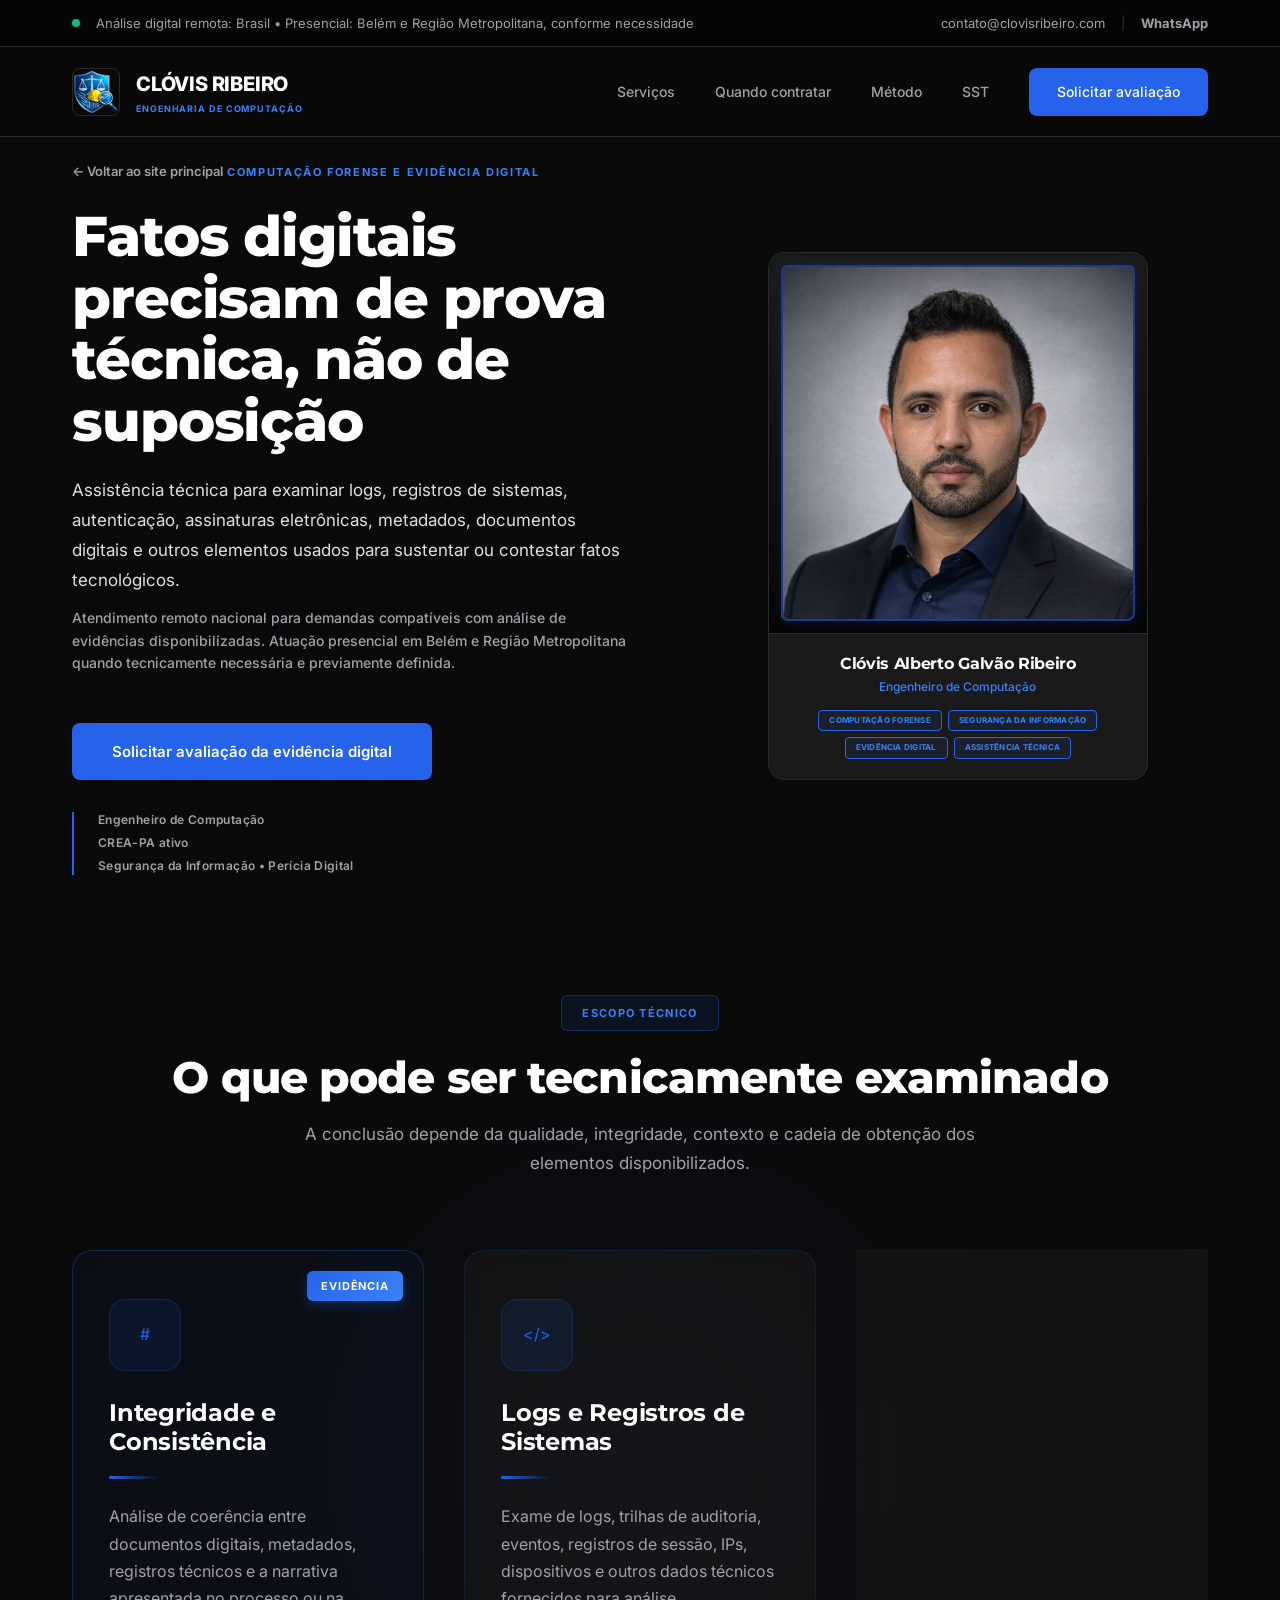
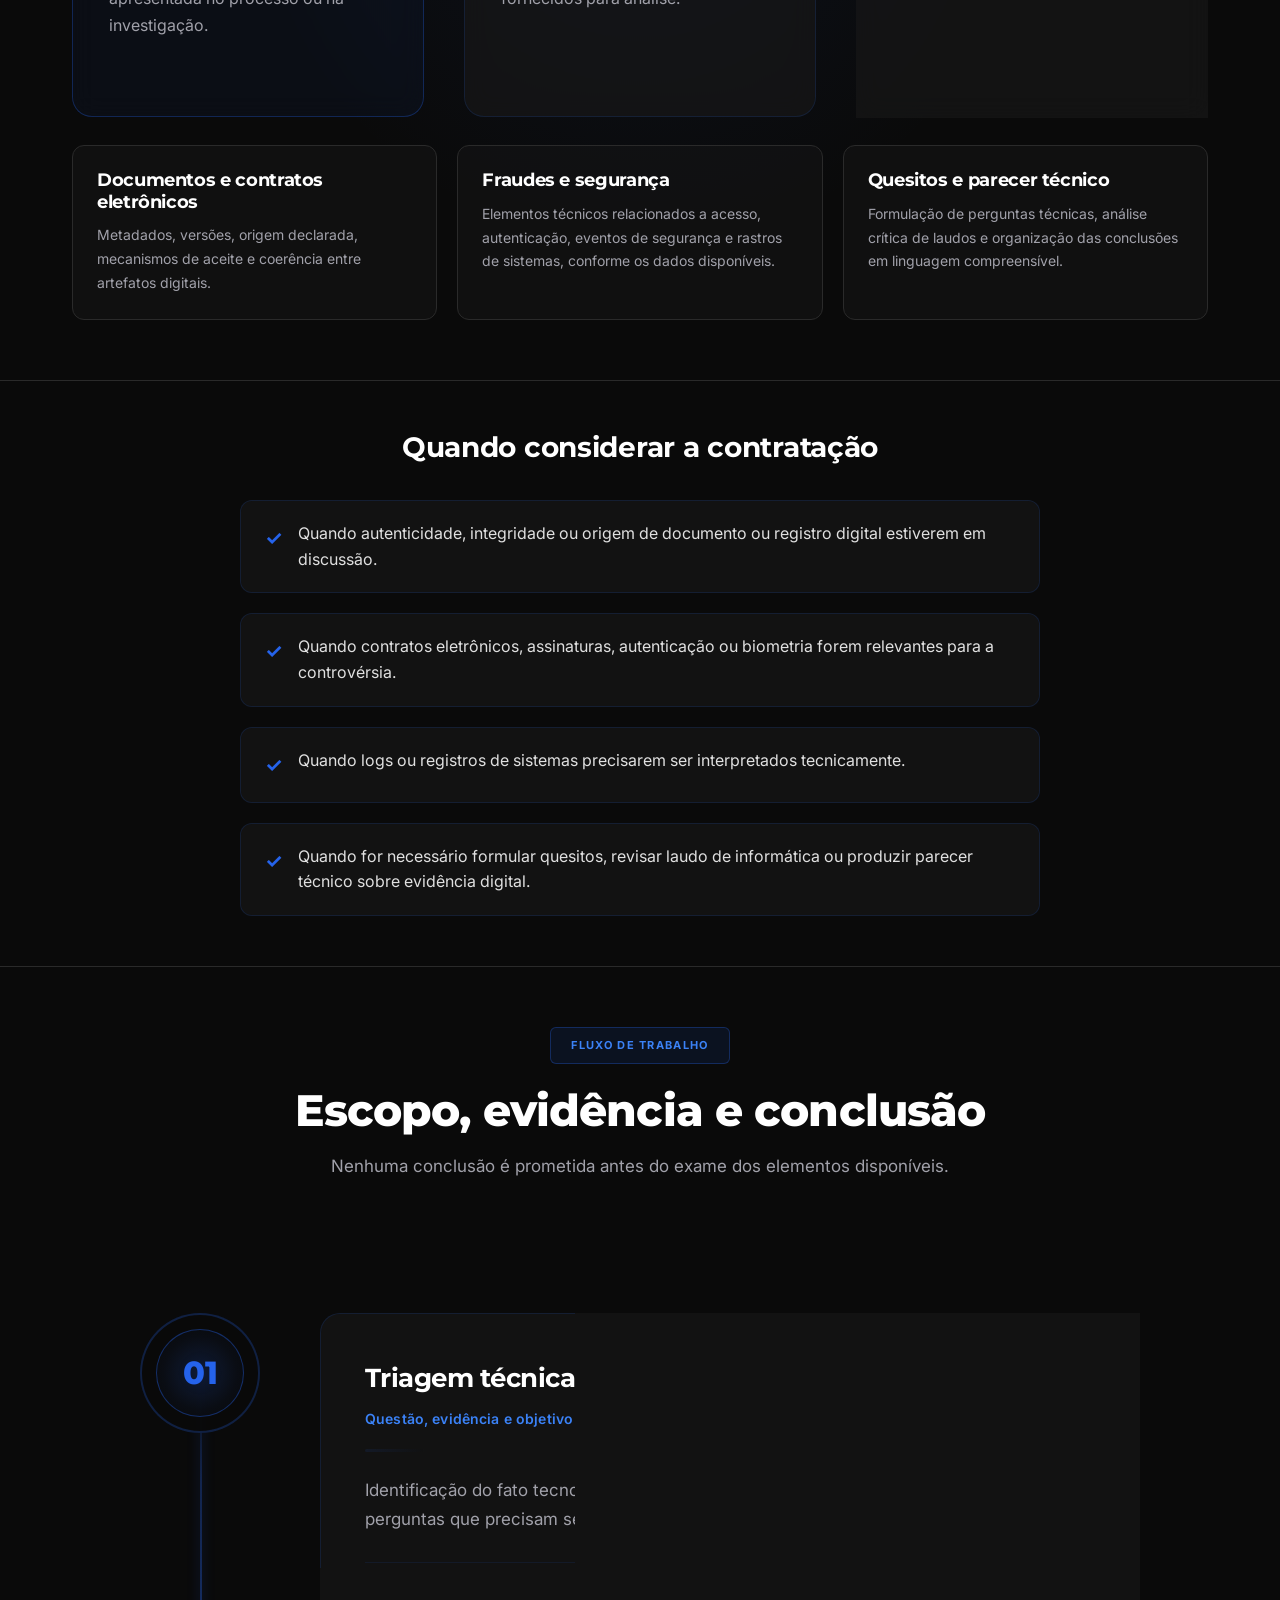
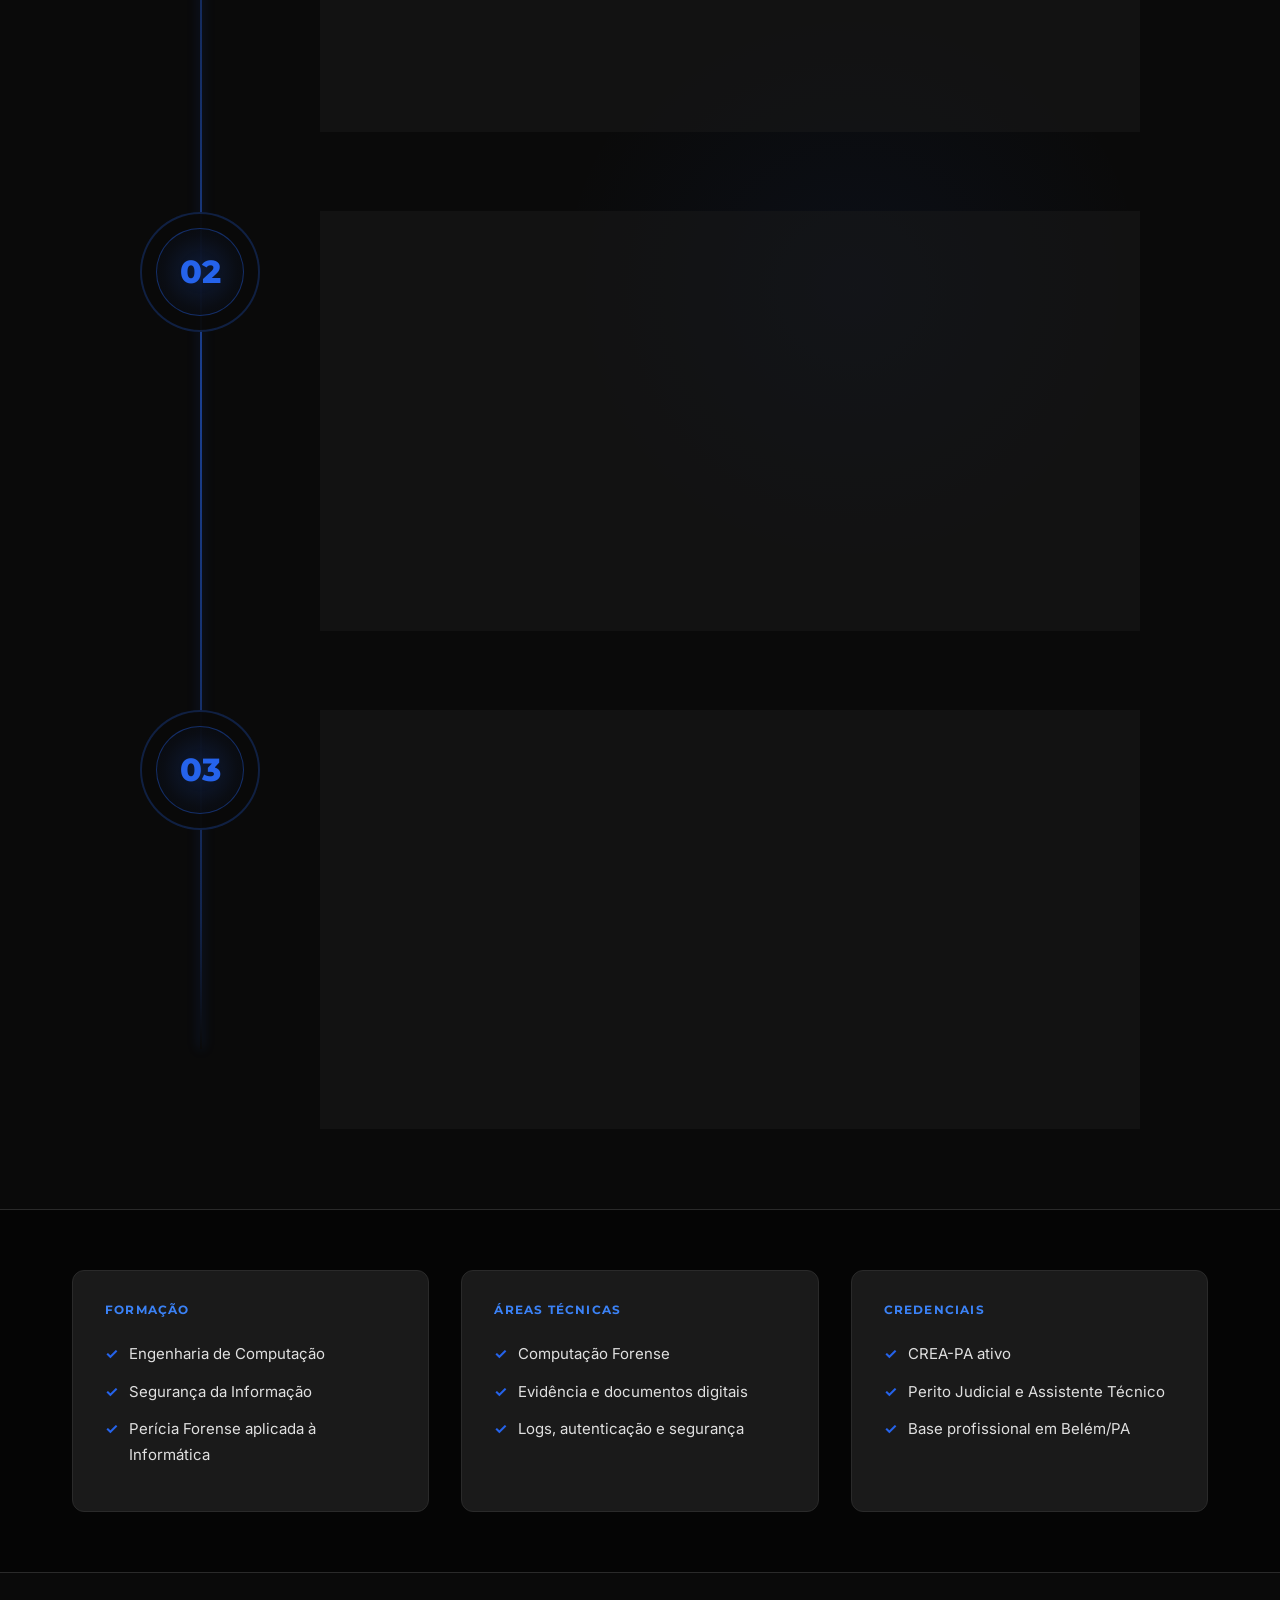
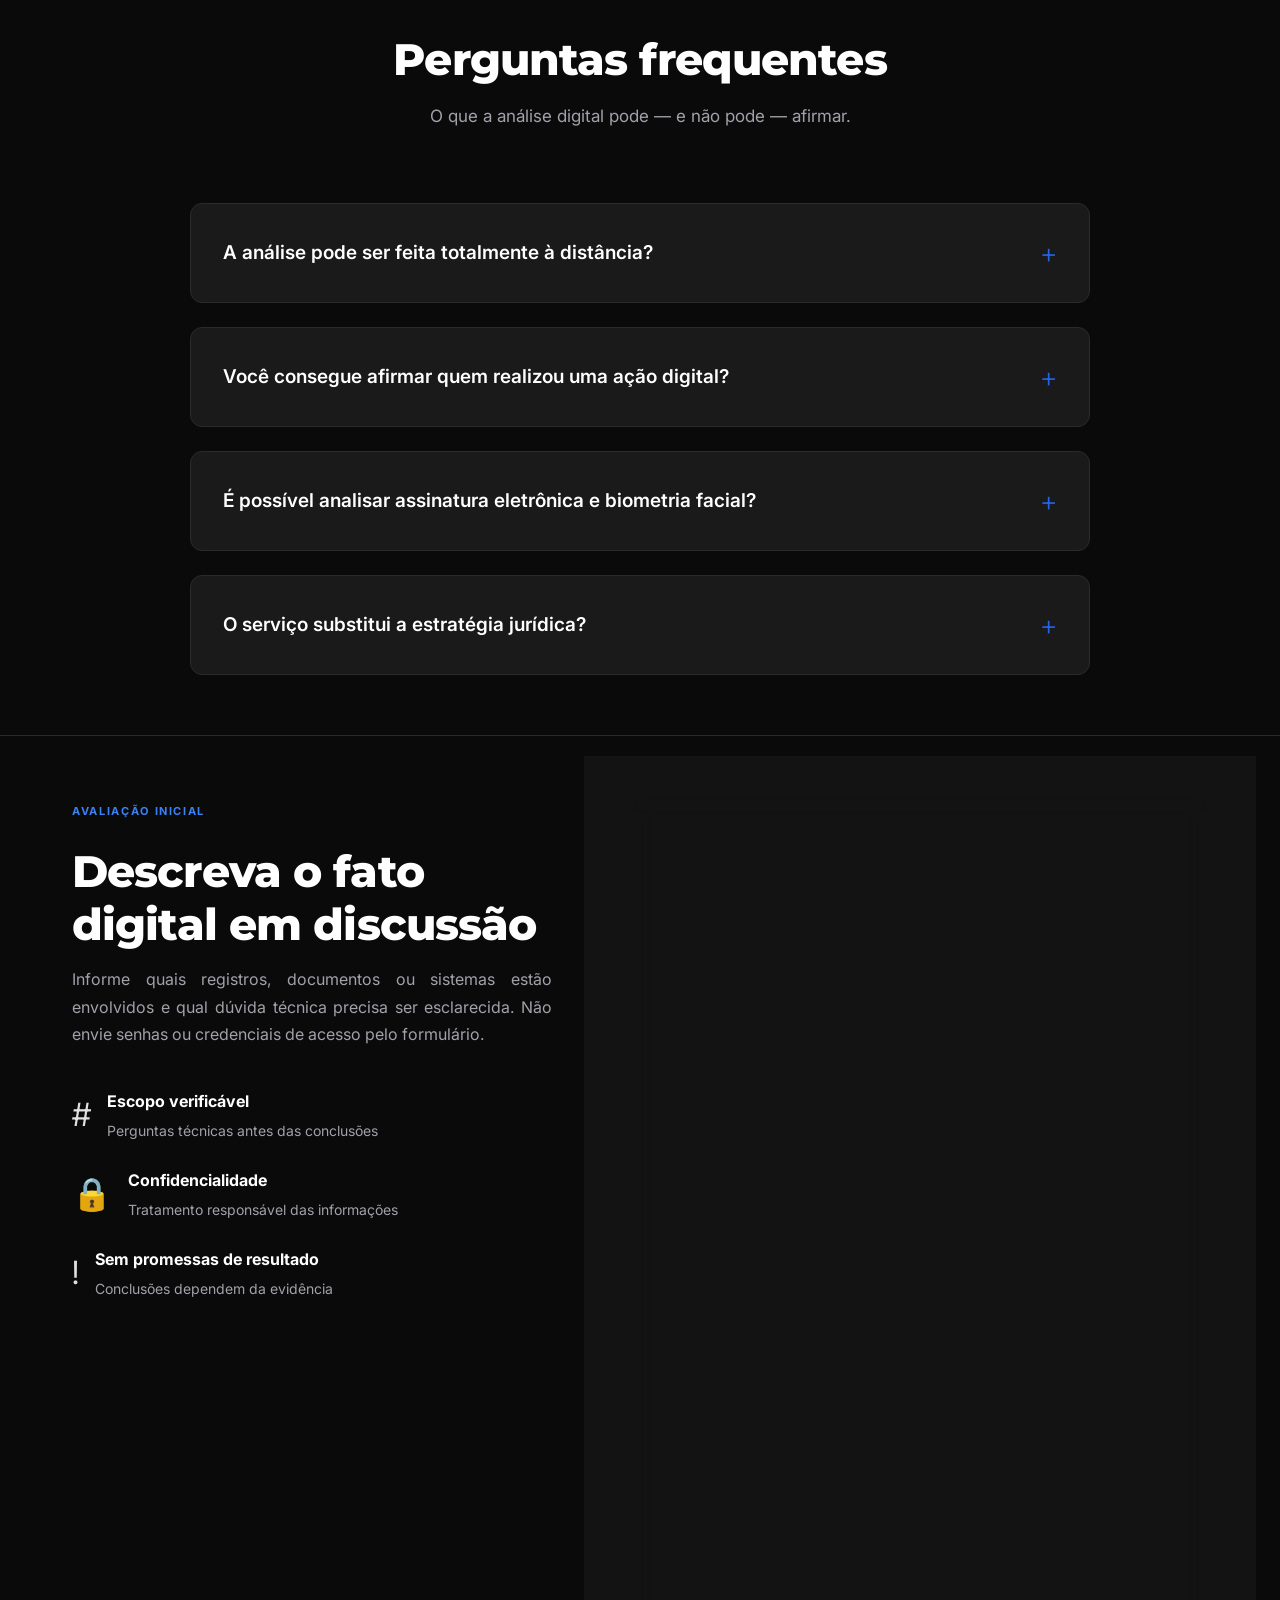
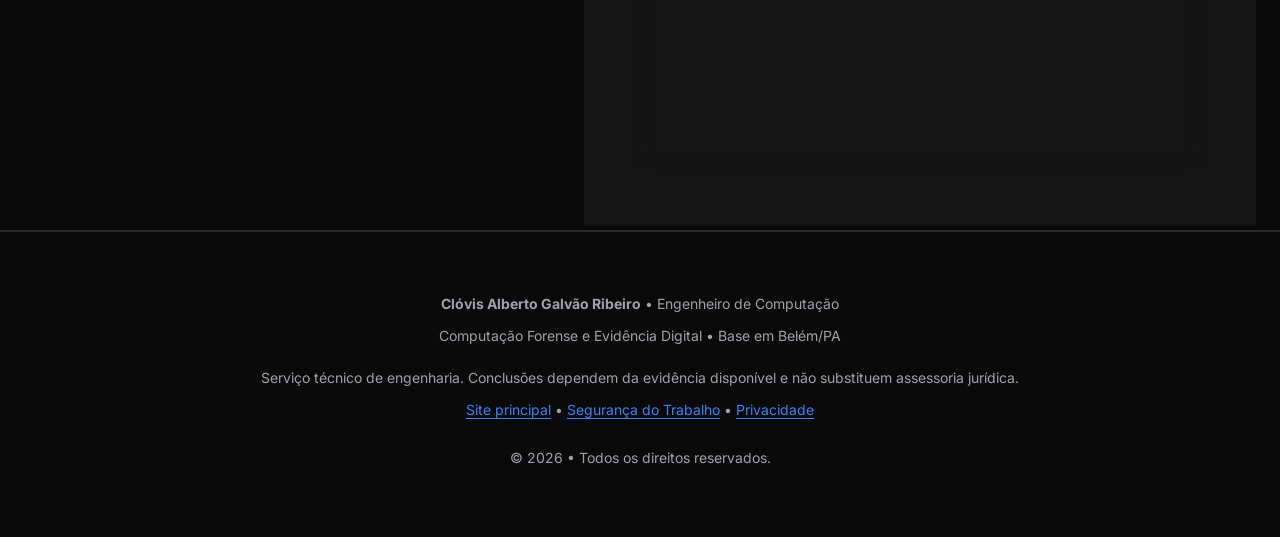
==== commit 2b693c7c: "a11y: melhora menu FAQ e formulario de TI" ====
--- a/computacao-forense/index.html
+++ b/computacao-forense/index.html
@@ -99,7 +99,7 @@
           <span class="brand__tag">ENGENHARIA DE COMPUTAÇÃO</span>
         </div>
       </a>
-      <button class="mobile-menu-toggle" id="mobileMenuToggle" aria-label="Abrir menu de navegação" aria-expanded="false"><span></span><span></span><span></span></button>
+      <button class="mobile-menu-toggle" id="mobileMenuToggle" aria-label="Abrir menu de navegação" aria-expanded="false" aria-controls="mainNav"><span></span><span></span><span></span></button>
       <nav class="nav" id="mainNav" aria-label="Navegação Computação Forense">
         <a href="#servicos">Serviços</a>
         <a href="#quando-contratar">Quando contratar</a>
@@ -238,10 +238,10 @@
       <div class="container">
         <header class="section-header"><h2 class="section-title">Perguntas frequentes</h2><p class="section-subtitle section-subtitle--centered">O que a análise digital pode — e não pode — afirmar.</p></header>
         <div class="faq-list">
-          <article class="faq-item"><button class="faq-trigger" aria-expanded="false" aria-controls="ti-faq-1"><span class="faq-question">A análise pode ser feita totalmente à distância?</span><span class="faq-toggle">+</span></button><div class="faq-content" id="ti-faq-1"><p>Muitas demandas documentais podem ser analisadas remotamente, desde que os arquivos e registros necessários sejam disponibilizados de forma adequada. Quando o objeto exigir exame físico, coleta presencial ou acesso específico a equipamento, o escopo precisa ser avaliado antes da contratação.</p></div></article>
-          <article class="faq-item"><button class="faq-trigger" aria-expanded="false" aria-controls="ti-faq-2"><span class="faq-question">Você consegue afirmar quem realizou uma ação digital?</span><span class="faq-toggle">+</span></button><div class="faq-content" id="ti-faq-2"><p>Somente se os elementos técnicos permitirem uma conclusão dessa natureza. Um registro de IP, dispositivo ou sessão, isoladamente, pode ter limitações. O parecer deve distinguir identificação técnica de inferências sobre autoria humana.</p></div></article>
-          <article class="faq-item"><button class="faq-trigger" aria-expanded="false" aria-controls="ti-faq-3"><span class="faq-question">É possível analisar assinatura eletrônica e biometria facial?</span><span class="faq-toggle">+</span></button><div class="faq-content" id="ti-faq-3"><p>Podem ser analisados os registros, fluxos, metadados e mecanismos técnicos apresentados como evidência. A conclusão depende da documentação disponível e não pressupõe que um mecanismo seja válido, inválido, seguro ou fraudulento antes da análise.</p></div></article>
-          <article class="faq-item"><button class="faq-trigger" aria-expanded="false" aria-controls="ti-faq-4"><span class="faq-question">O serviço substitui a estratégia jurídica?</span><span class="faq-toggle">+</span></button><div class="faq-content" id="ti-faq-4"><p>Não. O trabalho é técnico de engenharia. O parecer e os esclarecimentos subsidiam o advogado, que permanece responsável pela interpretação jurídica e pela condução do processo.</p></div></article>
+          <article class="faq-item"><button class="faq-trigger" aria-expanded="false" aria-controls="ti-faq-1"><span class="faq-question">A análise pode ser feita totalmente à distância?</span><span class="faq-toggle" aria-hidden="true">+</span></button><div class="faq-content" id="ti-faq-1"><p>Muitas demandas documentais podem ser analisadas remotamente, desde que os arquivos e registros necessários sejam disponibilizados de forma adequada. Quando o objeto exigir exame físico, coleta presencial ou acesso específico a equipamento, o escopo precisa ser avaliado antes da contratação.</p></div></article>
+          <article class="faq-item"><button class="faq-trigger" aria-expanded="false" aria-controls="ti-faq-2"><span class="faq-question">Você consegue afirmar quem realizou uma ação digital?</span><span class="faq-toggle" aria-hidden="true">+</span></button><div class="faq-content" id="ti-faq-2"><p>Somente se os elementos técnicos permitirem uma conclusão dessa natureza. Um registro de IP, dispositivo ou sessão, isoladamente, pode ter limitações. O parecer deve distinguir identificação técnica de inferências sobre autoria humana.</p></div></article>
+          <article class="faq-item"><button class="faq-trigger" aria-expanded="false" aria-controls="ti-faq-3"><span class="faq-question">É possível analisar assinatura eletrônica e biometria facial?</span><span class="faq-toggle" aria-hidden="true">+</span></button><div class="faq-content" id="ti-faq-3"><p>Podem ser analisados os registros, fluxos, metadados e mecanismos técnicos apresentados como evidência. A conclusão depende da documentação disponível e não pressupõe que um mecanismo seja válido, inválido, seguro ou fraudulento antes da análise.</p></div></article>
+          <article class="faq-item"><button class="faq-trigger" aria-expanded="false" aria-controls="ti-faq-4"><span class="faq-question">O serviço substitui a estratégia jurídica?</span><span class="faq-toggle" aria-hidden="true">+</span></button><div class="faq-content" id="ti-faq-4"><p>Não. O trabalho é técnico de engenharia. O parecer e os esclarecimentos subsidiam o advogado, que permanece responsável pela interpretação jurídica e pela condução do processo.</p></div></article>
         </div>
       </div>
     </section>
@@ -261,9 +261,9 @@
 
         <form class="contact-form" id="ti-contact-form">
           <p class="form-filter-note"><strong>Área:</strong> Computação Forense e Evidência Digital</p>
-          <div class="form-group"><label for="ti-nome">Nome / Escritório / Empresa</label><input type="text" id="ti-nome" name="nome" required></div>
-          <div class="form-group"><label for="ti-email">E-mail</label><input type="email" id="ti-email" name="email" required></div>
-          <div class="form-group"><label for="ti-telefone">Telefone / WhatsApp</label><input type="tel" id="ti-telefone" name="telefone" required></div>
+          <div class="form-group"><label for="ti-nome">Nome / Escritório / Empresa</label><input type="text" id="ti-nome" name="nome" autocomplete="name" required></div>
+          <div class="form-group"><label for="ti-email">E-mail</label><input type="email" id="ti-email" name="email" autocomplete="email" required></div>
+          <div class="form-group"><label for="ti-telefone">Telefone / WhatsApp</label><input type="tel" id="ti-telefone" name="telefone" autocomplete="tel" required></div>
           <div class="form-group"><label for="ti-tipo">Tema principal</label><select id="ti-tipo" name="tipo"><option value="">Selecione...</option><option value="Contrato ou assinatura eletrônica">Contrato ou assinatura eletrônica</option><option value="Logs ou registros de sistema">Logs ou registros de sistema</option><option value="Autenticação ou biometria">Autenticação ou biometria</option><option value="Documento ou metadado digital">Documento ou metadado digital</option><option value="Outro tema digital">Outro tema digital</option></select></div>
           <div class="form-group"><label for="ti-resumo">Resumo da questão técnica</label><textarea id="ti-resumo" name="resumo" rows="5" required></textarea></div>
           <button type="submit" class="btn btn--primary btn--full">Continuar pelo WhatsApp</button>
@@ -285,6 +285,7 @@
       mobileToggle.addEventListener('click', () => {
         const isExpanded = mobileToggle.getAttribute('aria-expanded') === 'true';
         mobileToggle.setAttribute('aria-expanded', String(!isExpanded));
+        mobileToggle.setAttribute('aria-label', isExpanded ? 'Abrir menu de navegação' : 'Fechar menu de navegação');
         mainNav.classList.toggle('nav--open');
         document.body.classList.toggle('menu-open');
       });
@@ -292,8 +293,19 @@
         link.addEventListener('click', () => {
           mainNav.classList.remove('nav--open');
           mobileToggle.setAttribute('aria-expanded', 'false');
+          mobileToggle.setAttribute('aria-label', 'Abrir menu de navegação');
           document.body.classList.remove('menu-open');
         });
+      });
+
+      document.addEventListener('keydown', (e) => {
+        if (e.key === 'Escape' && mainNav.classList.contains('nav--open')) {
+          mainNav.classList.remove('nav--open');
+          mobileToggle.setAttribute('aria-expanded', 'false');
+          mobileToggle.setAttribute('aria-label', 'Abrir menu de navegação');
+          document.body.classList.remove('menu-open');
+          mobileToggle.focus();
+        }
       });
     }
 
--- a/style.css
+++ b/style.css
@@ -2339,3 +2339,51 @@
     justify-content: center;
   }
 }
+
+
+/* ===================================
+   ACESSIBILIDADE E HARDENING VISUAL
+   =================================== */
+
+a:focus-visible,
+button:focus-visible,
+input:focus-visible,
+select:focus-visible,
+textarea:focus-visible {
+  outline: 3px solid var(--blue-light);
+  outline-offset: 3px;
+}
+
+.brand__tag,
+.kicker,
+.hero__target,
+.profile-info p,
+.profile-certifications span,
+.service-choice-kicker,
+.methodology-badge,
+.step-micro,
+.qualification-card h3,
+.form-group label {
+  color: var(--blue-light);
+}
+
+.form-note,
+.footer-copy {
+  color: #94a3b8;
+  opacity: 1;
+}
+
+@media (prefers-reduced-motion: reduce) {
+  html {
+    scroll-behavior: auto;
+  }
+
+  *,
+  *::before,
+  *::after {
+    animation-duration: 0.01ms !important;
+    animation-iteration-count: 1 !important;
+    transition-duration: 0.01ms !important;
+    scroll-behavior: auto !important;
+  }
+}
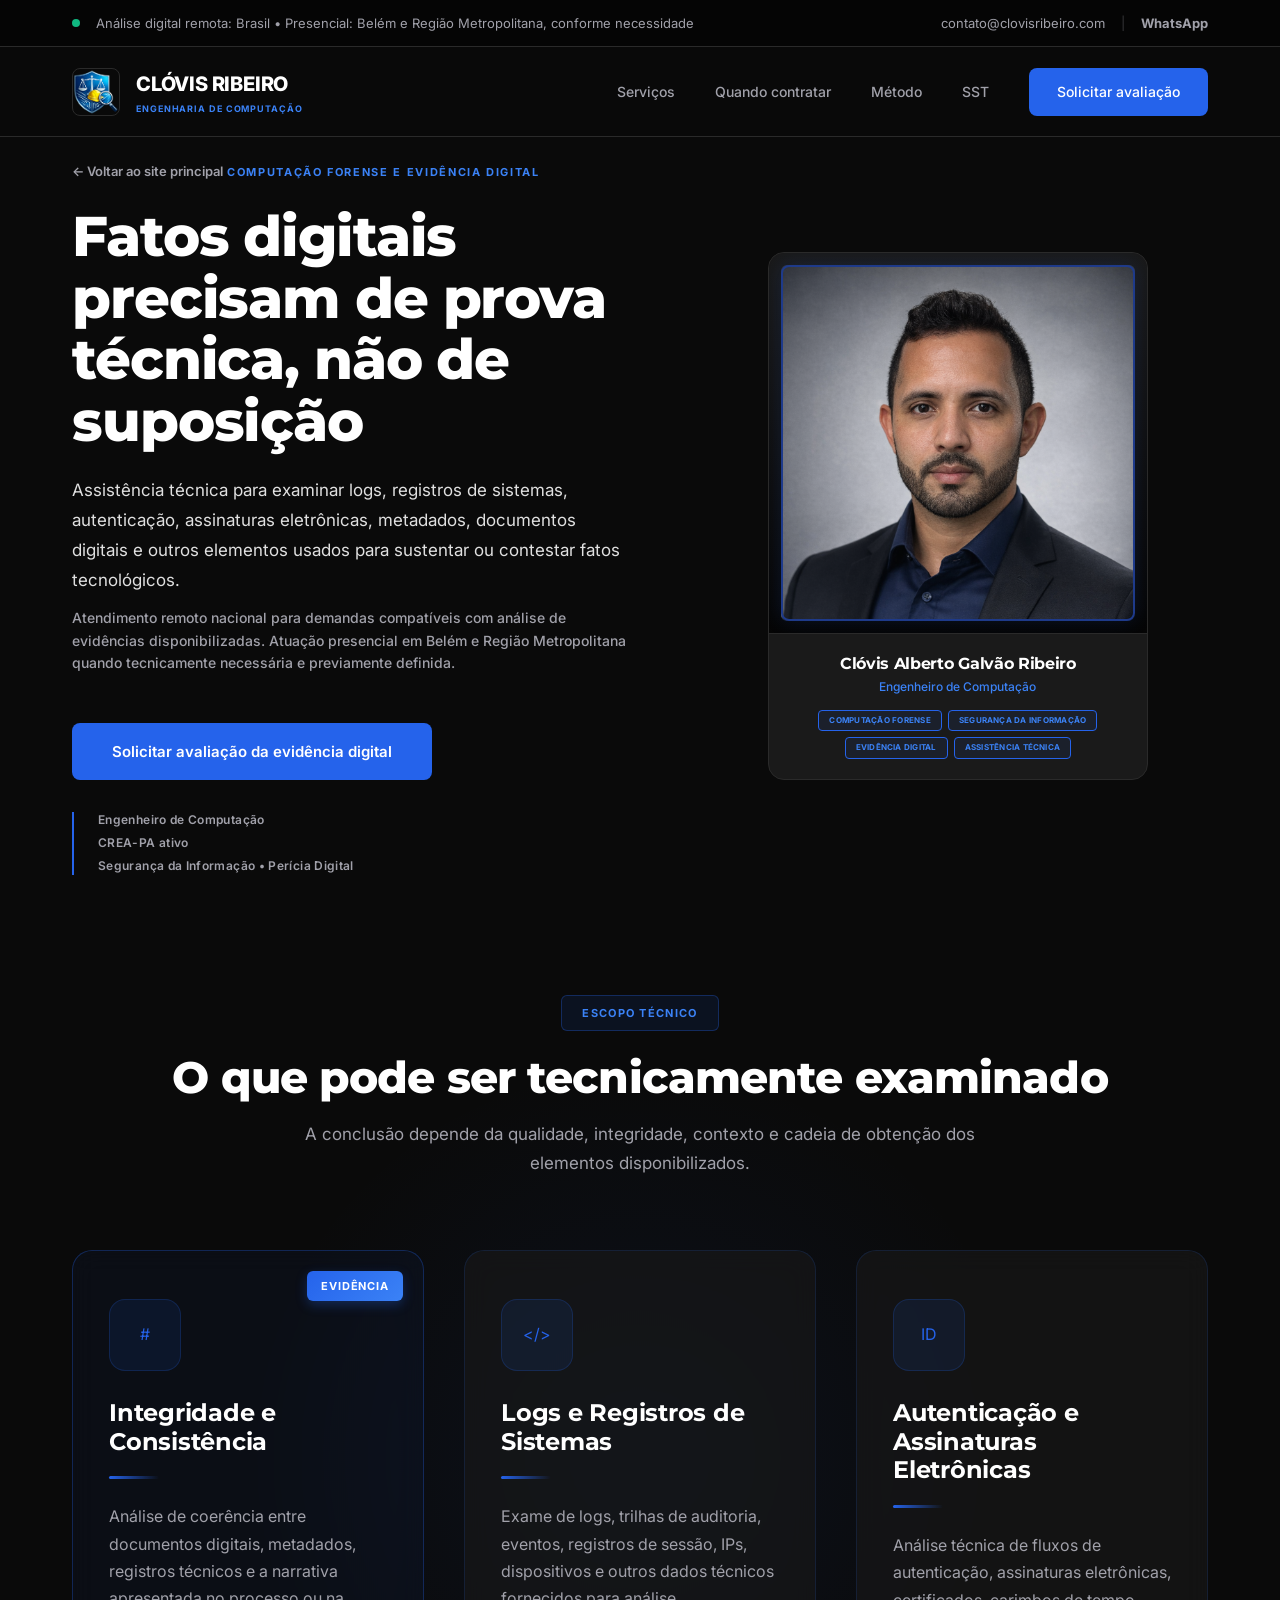
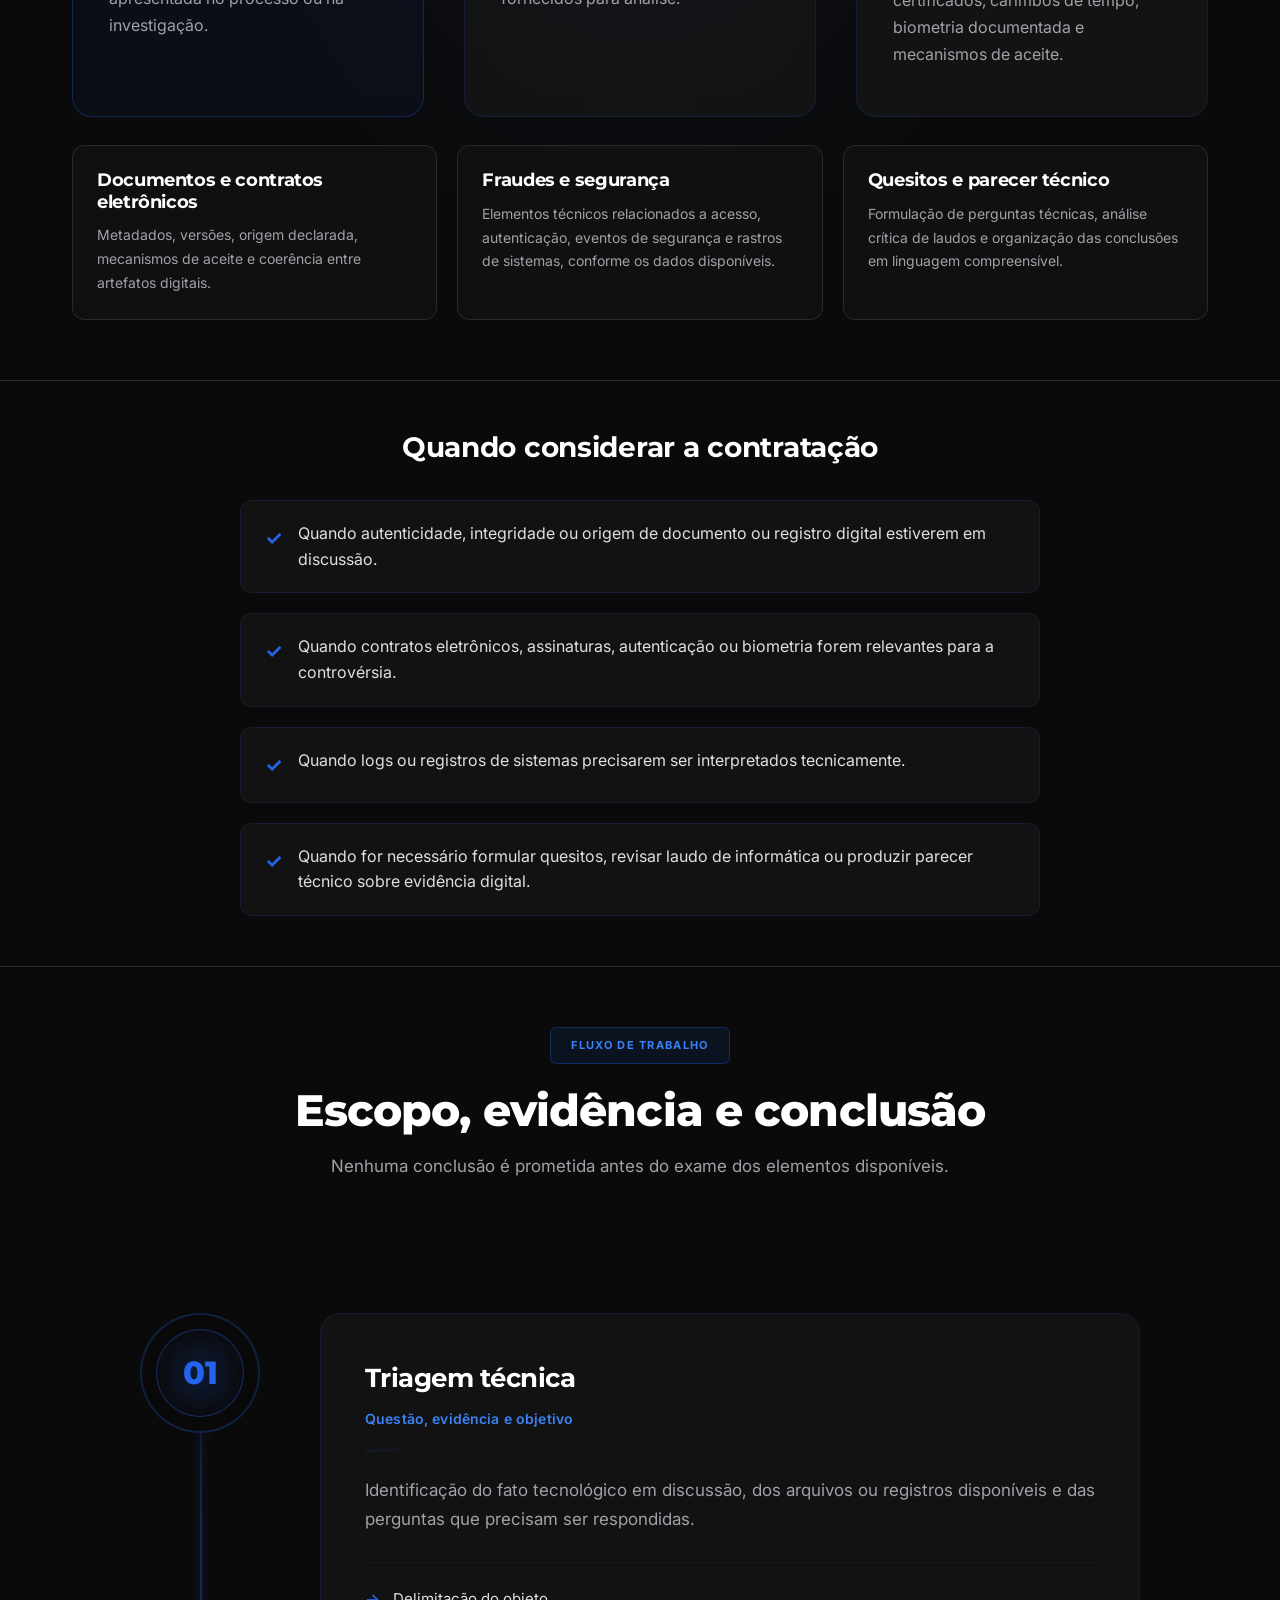
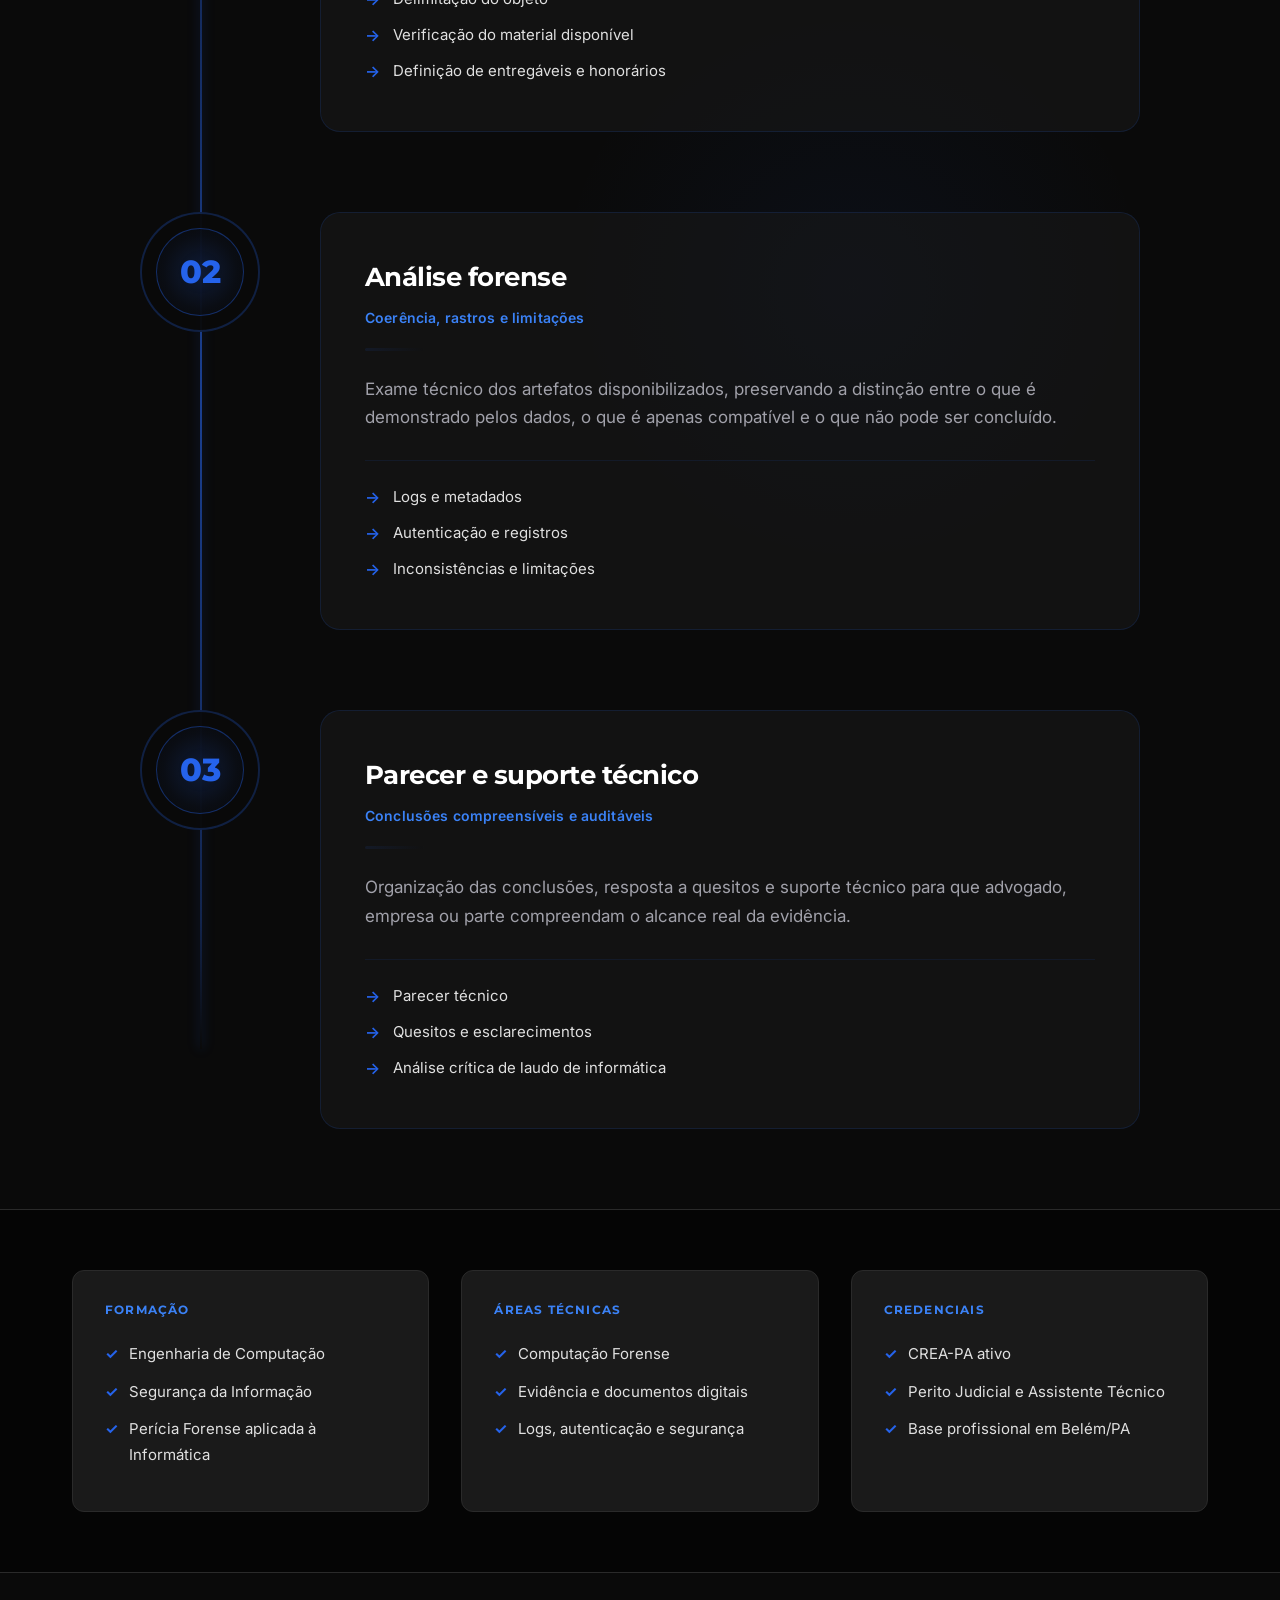
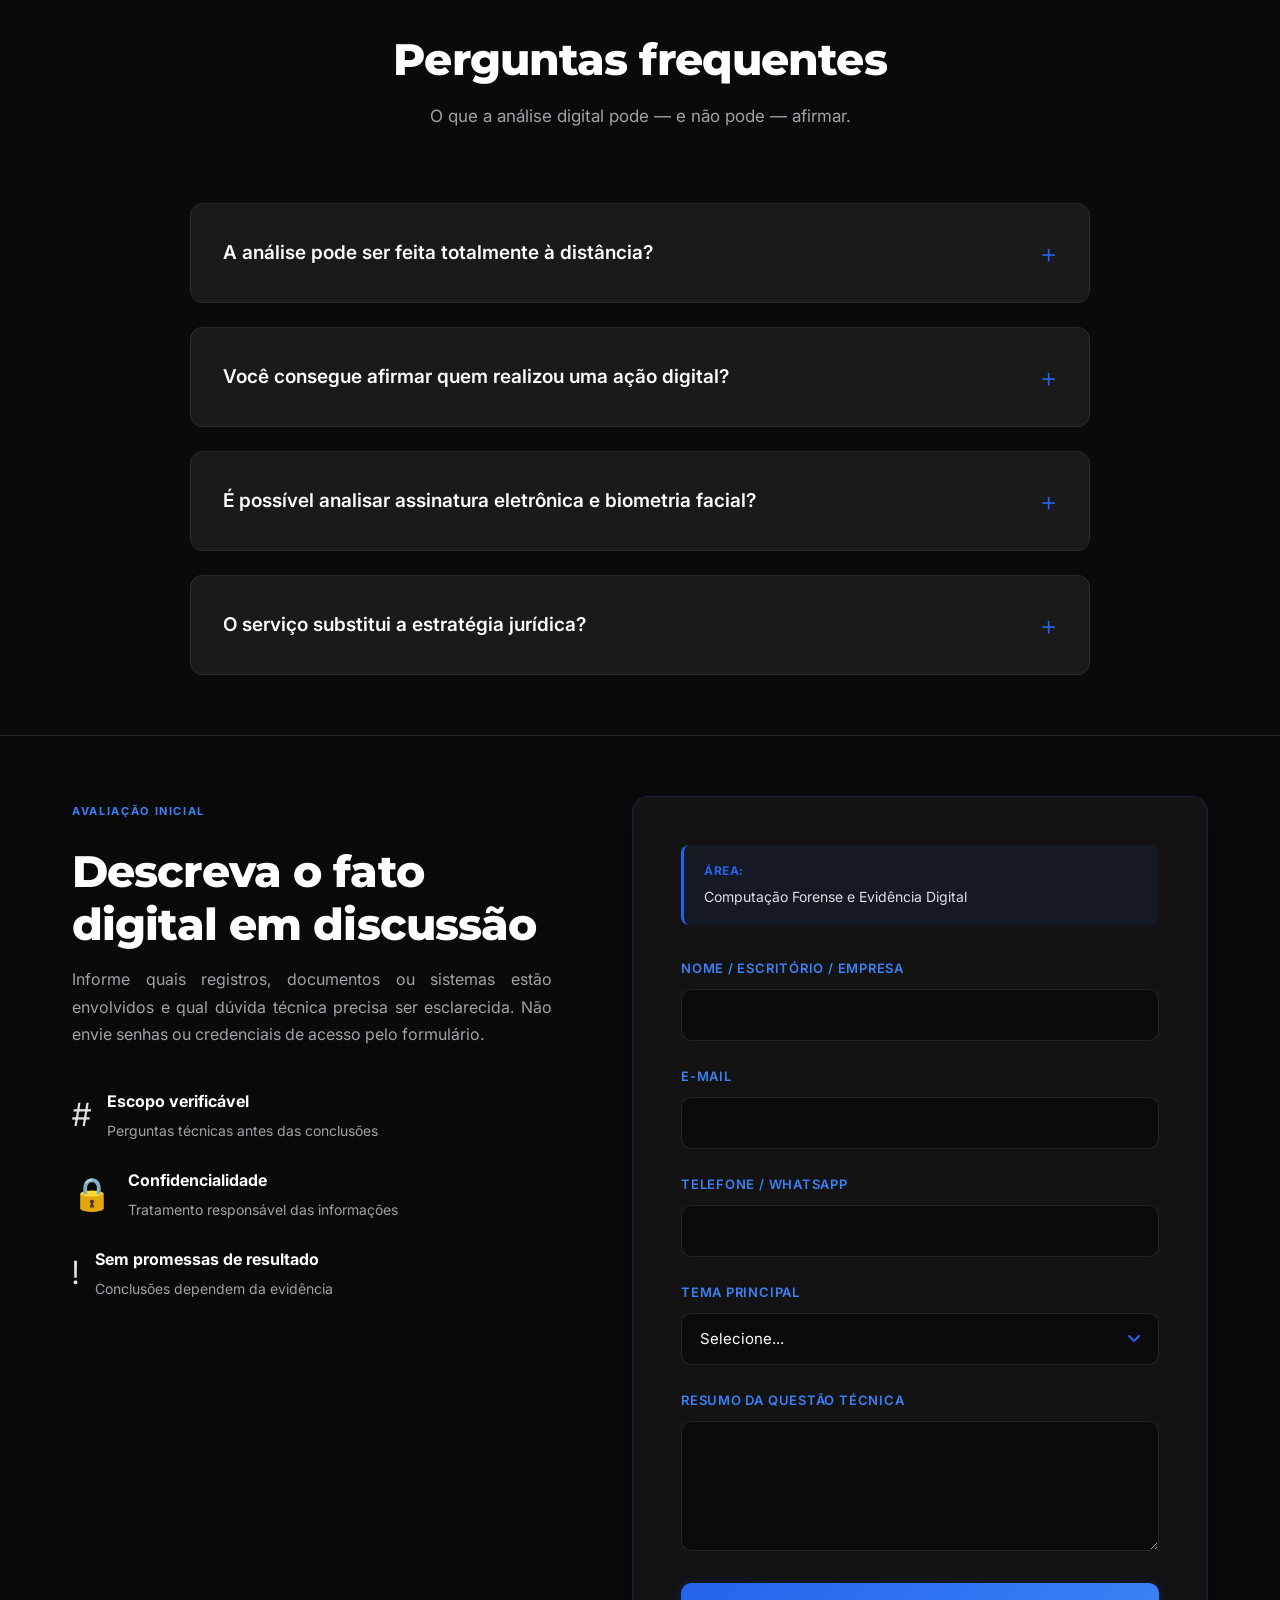
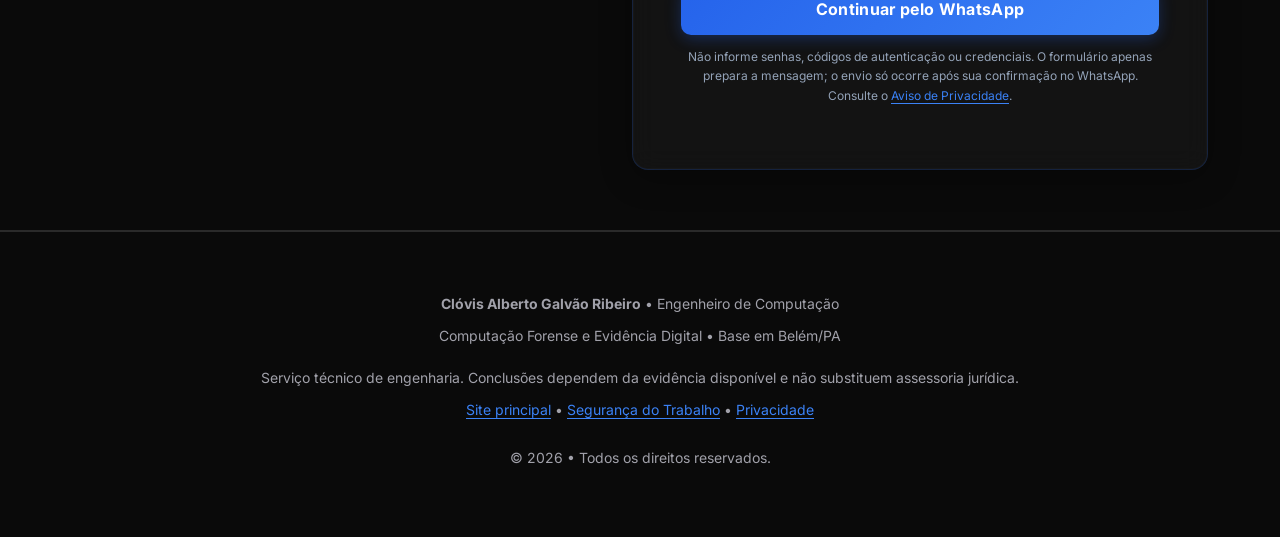
==== commit 50340c3e: "Alinha evento do formulário forense ao funil" ====
--- a/computacao-forense/index.html
+++ b/computacao-forense/index.html
@@ -352,7 +352,7 @@
       const resumo = document.getElementById('ti-resumo').value;
       const msg = `*Computação Forense - Clóvis Ribeiro*\n\n*Nome / Escritório / Empresa:* ${nome}\n*E-mail:* ${email}\n*Telefone:* ${telefone}\n*Tema:* ${tipo}\n*Questão técnica:* ${resumo}`;
 
-      trackEvent('contact_form_submit', { method: 'whatsapp', service: 'computacao_forense', tipo_processo: tipo });
+      trackEvent('whatsapp_click', { source: 'forense_contact_form', service: 'computacao_forense', demand_topic: tipo });
       window.open(`https://wa.me/5591992879843?text=${encodeURIComponent(msg)}`, '_blank', 'noopener,noreferrer');
 
       setTimeout(() => {
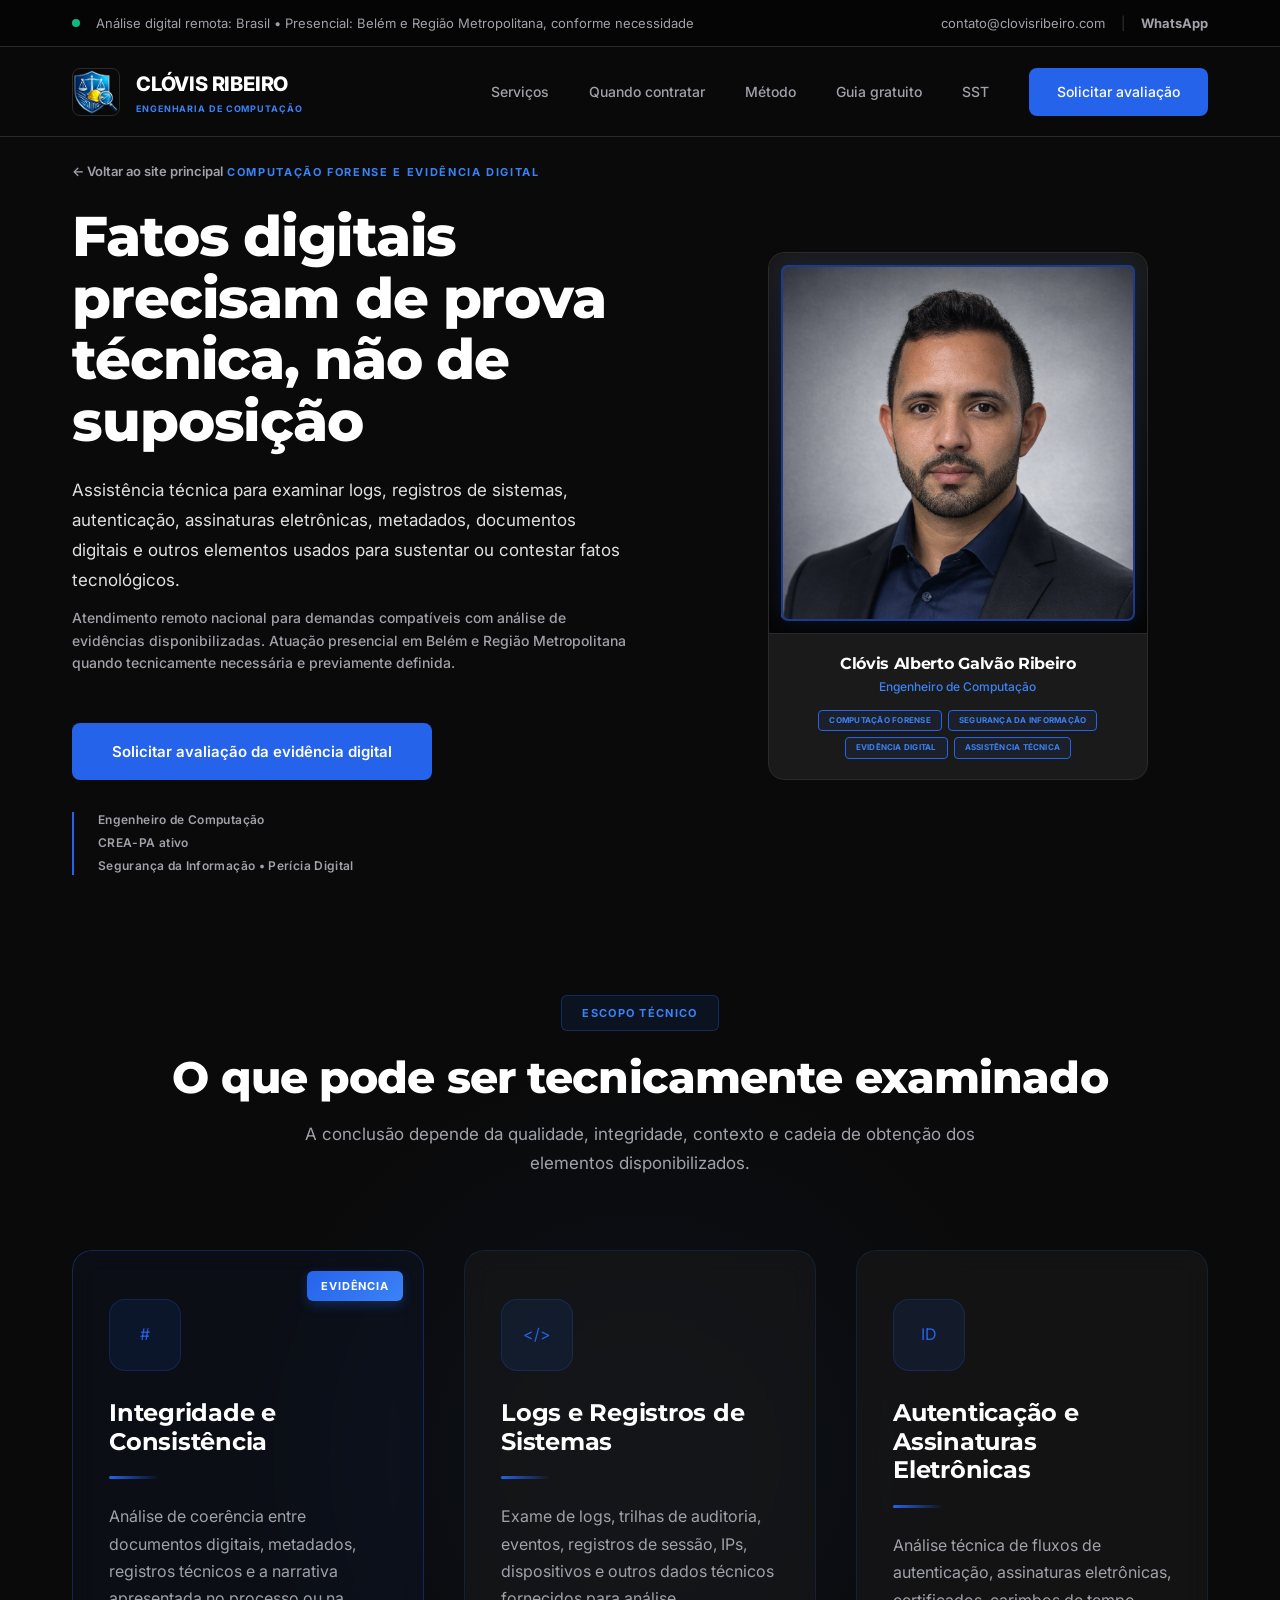
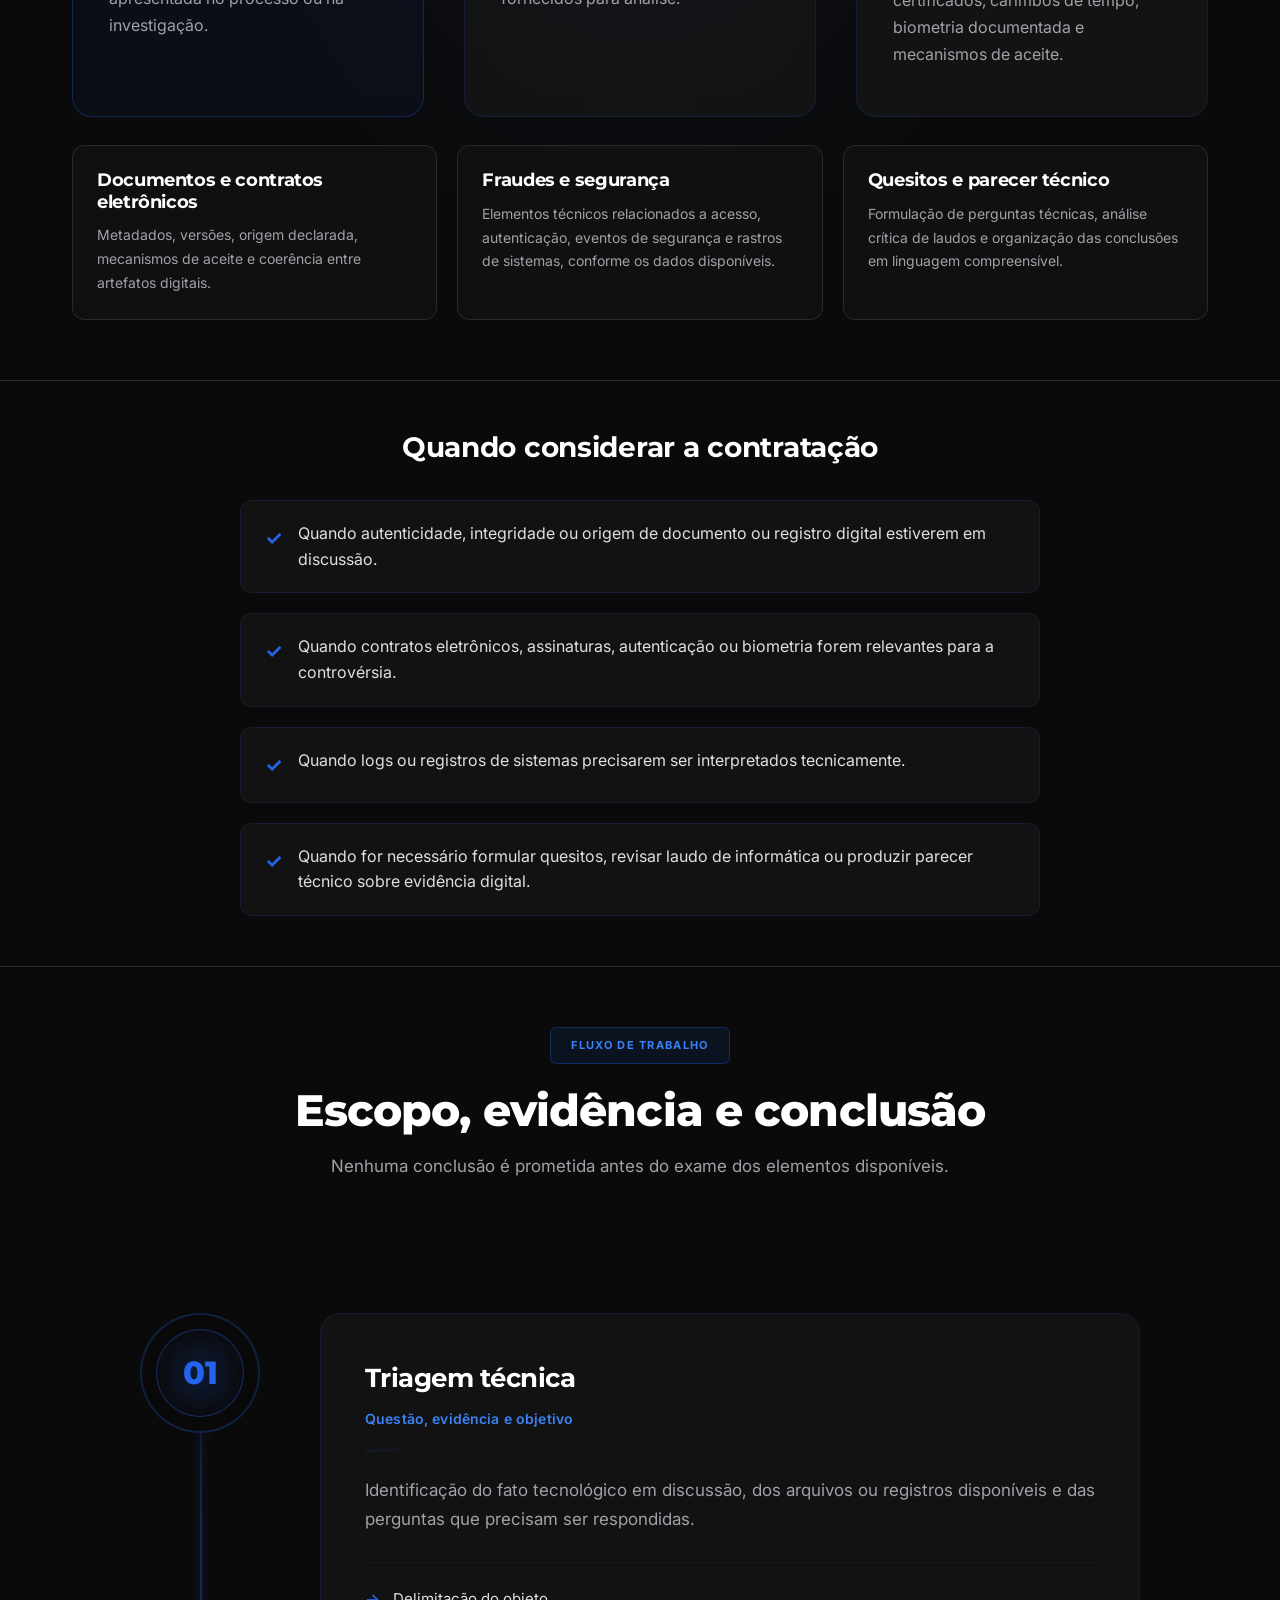
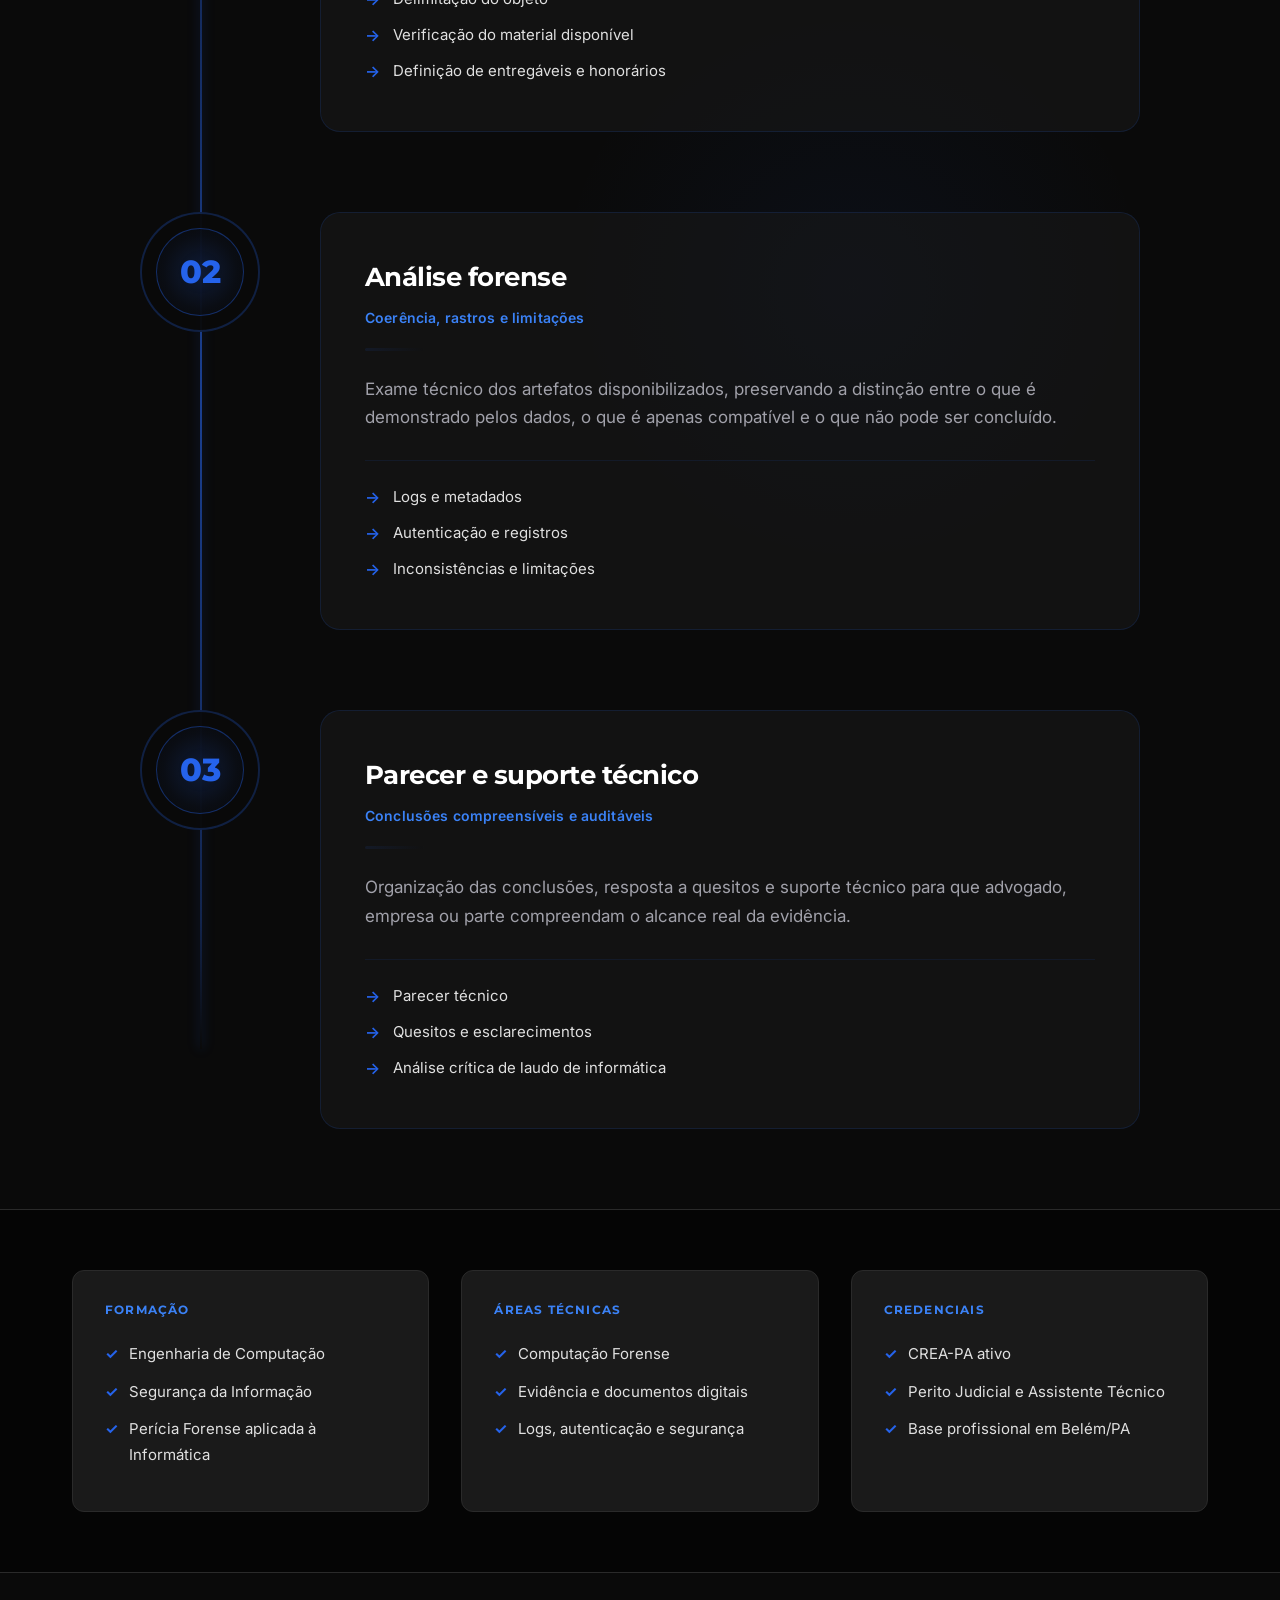
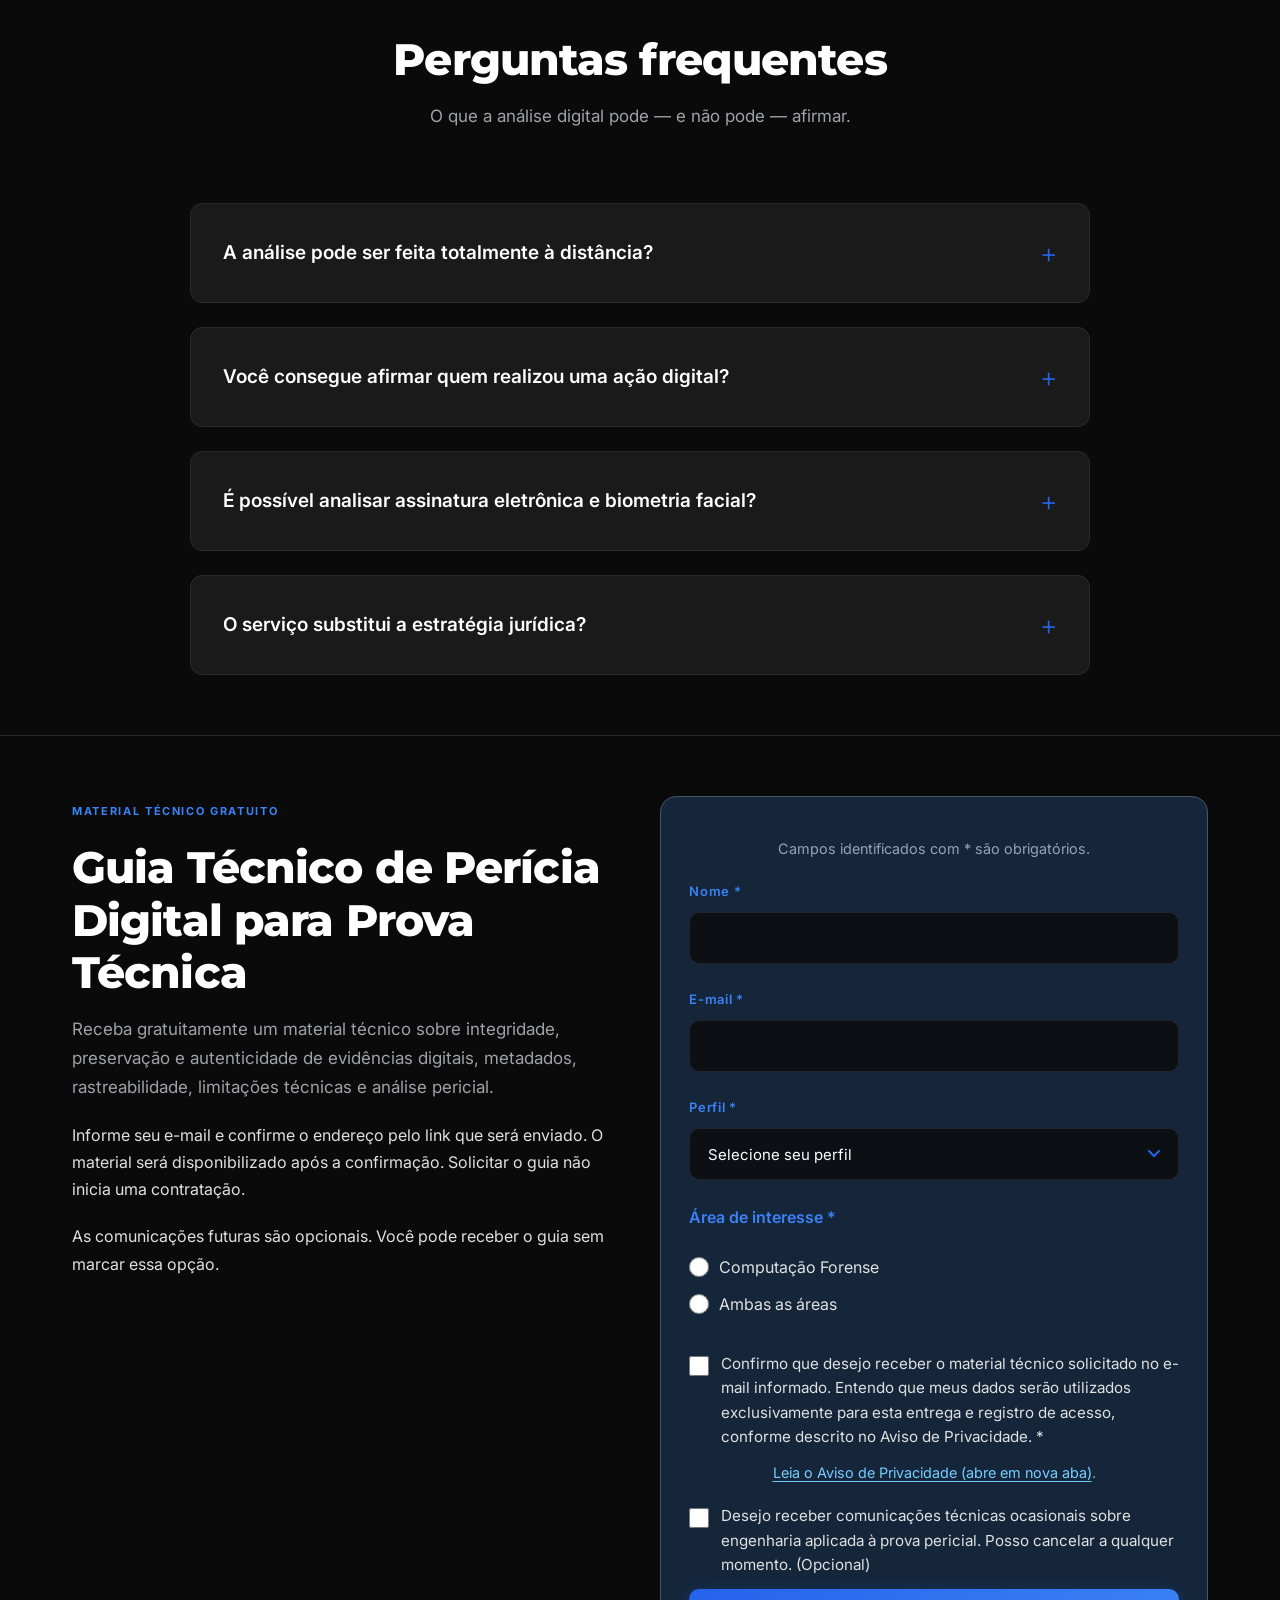
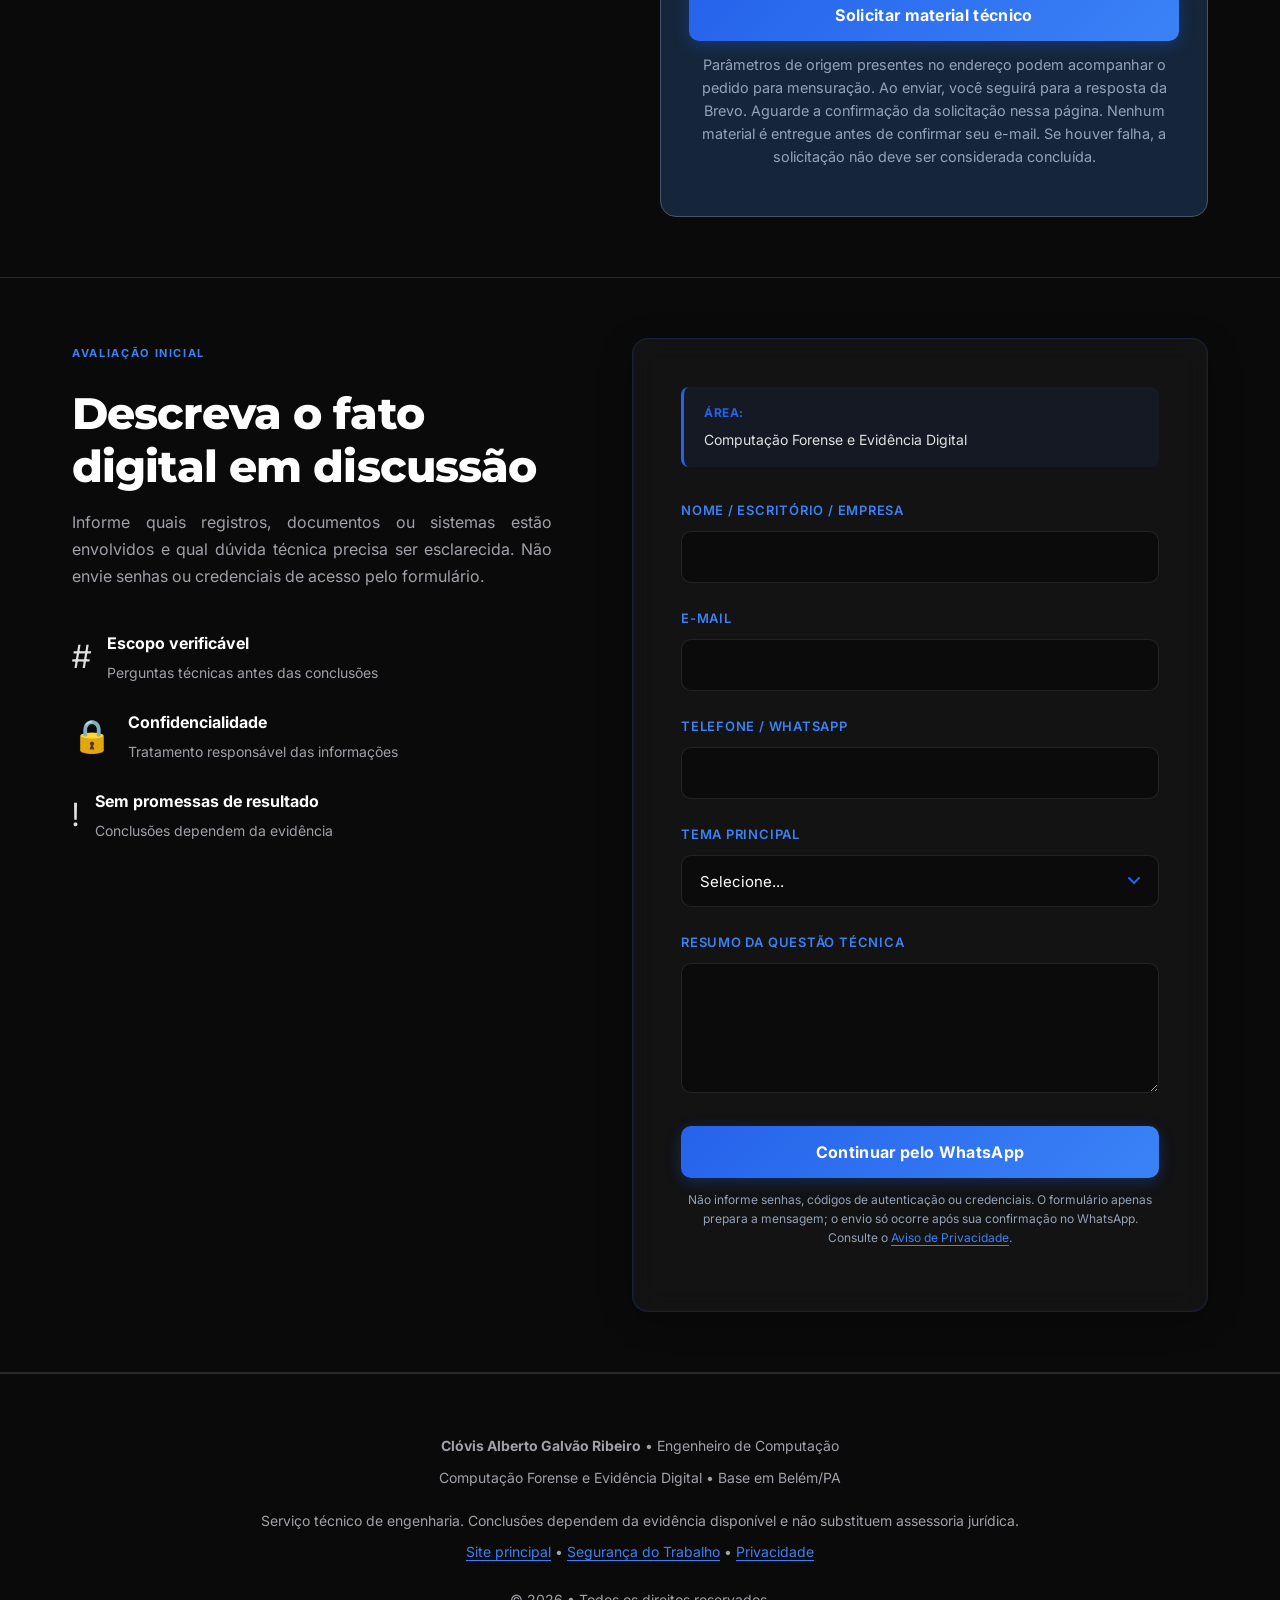
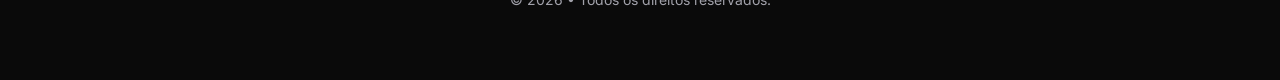
==== commit 4431ec04: "Integra captura Brevo nas verticais com consentimentos separados" ====
--- a/computacao-forense/index.html
+++ b/computacao-forense/index.html
@@ -51,6 +51,7 @@
   <link rel="preconnect" href="https://fonts.gstatic.com" crossorigin>
   <link href="https://fonts.googleapis.com/css2?family=Montserrat:wght@400;500;600;700;800&family=Inter:wght@300;400;500;600&display=swap" rel="stylesheet">
   <link rel="stylesheet" href="../style.css" />
+  <script defer src="../assets/brevo-material.js"></script>
   
   <script>
     const GA4_ID = "";
@@ -104,6 +105,7 @@
         <a href="#servicos">Serviços</a>
         <a href="#quando-contratar">Quando contratar</a>
         <a href="#metodo">Método</a>
+        <a href="#material-tecnico">Guia gratuito</a>
         <a href="../sst/">SST</a>
         <a href="#contato" class="nav__cta">Solicitar avaliação</a>
       </nav>
@@ -243,6 +245,43 @@
           <article class="faq-item"><button class="faq-trigger" aria-expanded="false" aria-controls="ti-faq-3"><span class="faq-question">É possível analisar assinatura eletrônica e biometria facial?</span><span class="faq-toggle" aria-hidden="true">+</span></button><div class="faq-content" id="ti-faq-3"><p>Podem ser analisados os registros, fluxos, metadados e mecanismos técnicos apresentados como evidência. A conclusão depende da documentação disponível e não pressupõe que um mecanismo seja válido, inválido, seguro ou fraudulento antes da análise.</p></div></article>
           <article class="faq-item"><button class="faq-trigger" aria-expanded="false" aria-controls="ti-faq-4"><span class="faq-question">O serviço substitui a estratégia jurídica?</span><span class="faq-toggle" aria-hidden="true">+</span></button><div class="faq-content" id="ti-faq-4"><p>Não. O trabalho é técnico de engenharia. O parecer e os esclarecimentos subsidiam o advogado, que permanece responsável pela interpretação jurídica e pela condução do processo.</p></div></article>
         </div>
+      </div>
+    </section>
+
+    <section class="section material-section" id="material-tecnico" aria-labelledby="material-computacao-forense-titulo">
+      <div class="container material-grid">
+        <div>
+          <p class="kicker">Material técnico gratuito</p>
+          <h2 class="section-title" id="material-computacao-forense-titulo">Guia Técnico de Perícia Digital para Prova Técnica</h2>
+          <p class="section-subtitle">Receba gratuitamente um material técnico sobre integridade, preservação e autenticidade de evidências digitais, metadados, rastreabilidade, limitações técnicas e análise pericial.</p>
+          <p>Informe seu e-mail e confirme o endereço pelo link que será enviado. O material será disponibilizado após a confirmação. Solicitar o guia não inicia uma contratação.</p>
+          <p>As comunicações futuras são opcionais. Você pode receber o guia sem marcar essa opção.</p>
+        </div>
+        <!-- Adaptado do HTML simples oficial da Brevo: mesmo endpoint, nomes e IDs de categoria. -->
+        <form class="material-form" id="material-computacao-forense-form" method="post" action="https://4ec81289.sibforms.com/serve/[base64]" aria-labelledby="material-computacao-forense-titulo" aria-describedby="material-computacao-forense-nota" data-brevo-material>
+          <p class="form-note">Campos identificados com * são obrigatórios.</p>
+          <div class="form-group"><label for="material-computacao-forense-nome">Nome *</label><input type="text" id="material-computacao-forense-nome" name="NOME" maxlength="200" autocomplete="name" required></div>
+          <div class="form-group"><label for="material-computacao-forense-email">E-mail *</label><input type="email" id="material-computacao-forense-email" name="EMAIL" autocomplete="email" required></div>
+          <div class="form-group"><label for="material-computacao-forense-perfil">Perfil *</label><select id="material-computacao-forense-perfil" name="PERFIL" required><option value="" selected disabled>Selecione seu perfil</option><option value="1">Advogado / Escritório</option><option value="2">Empresa</option><option value="3">Parte</option><option value="4">Outro</option></select></div>
+          <fieldset class="material-choices"><legend>Área de interesse *</legend>
+            <label for="material-computacao-forense-area"><input id="material-computacao-forense-area" type="radio" name="INTERESSE_AREA" value="2" required> Computação Forense</label>
+            <label for="material-computacao-forense-ambos"><input id="material-computacao-forense-ambos" type="radio" name="INTERESSE_AREA" value="3" required> Ambas as áreas</label>
+          </fieldset>
+          <div class="material-consent">
+            <input type="checkbox" id="material-computacao-forense-entrega" name="CONSENTIMENTO_ENTREGA" value="1" required aria-describedby="material-computacao-forense-privacidade">
+            <label for="material-computacao-forense-entrega">Confirmo que desejo receber o material técnico solicitado no e-mail informado. Entendo que meus dados serão utilizados exclusivamente para esta entrega e registro de acesso, conforme descrito no Aviso de Privacidade. *</label>
+          </div>
+          <p class="form-note" id="material-computacao-forense-privacidade"><a href="../privacidade.html" target="_blank" rel="noopener noreferrer">Leia o Aviso de Privacidade (abre em nova aba)</a>.</p>
+          <div class="material-consent">
+            <input type="checkbox" id="material-computacao-forense-optin" name="OPT_IN" value="1">
+            <label for="material-computacao-forense-optin">Desejo receber comunicações técnicas ocasionais sobre engenharia aplicada à prova pericial. Posso cancelar a qualquer momento. (Opcional)</label>
+          </div>
+          <div class="material-honeypot" aria-hidden="true"><label for="material-computacao-forense-verificacao">Deixe este campo vazio</label><input type="text" id="material-computacao-forense-verificacao" name="email_address_check" value="" tabindex="-1" autocomplete="off"></div>
+          <input type="hidden" name="locale" value="pt">
+          <input type="hidden" name="html_type" value="simple">
+          <button type="submit" class="btn btn--primary btn--full">Solicitar material técnico</button>
+          <p class="form-note" id="material-computacao-forense-nota">Parâmetros de origem presentes no endereço podem acompanhar o pedido para mensuração. Ao enviar, você seguirá para a resposta da Brevo. Aguarde a confirmação da solicitação nessa página. Nenhum material é entregue antes de confirmar seu e-mail. Se houver falha, a solicitação não deve ser considerada concluída.</p>
+        </form>
       </div>
     </section>
 
--- a/style.css
+++ b/style.css
@@ -2387,3 +2387,21 @@
     scroll-behavior: auto !important;
   }
 }
+
+/* Captura inicial Brevo: controles nativos, sem dependências externas. */
+.material-grid { display: grid; grid-template-columns: 1fr 1fr; gap: 40px; align-items: start; }
+.material-grid > div > p { margin-bottom: 20px; }
+.material-form { padding: 28px; border: 1px solid #475569; border-radius: 16px; background: #15263b; min-width: 0; }
+.material-form .form-note { margin-bottom: 20px; font-size: 0.9rem; }
+.material-form .form-group label { text-transform: none; }
+.material-choices { border: 0; padding: 0; margin: 0 0 24px; min-width: 0; }
+.material-choices legend { color: var(--blue-light); font-weight: 600; margin-bottom: 12px; }
+.material-choices label { display: flex; align-items: center; gap: 10px; margin: 10px 0; cursor: pointer; }
+.material-consent { display: grid; grid-template-columns: 20px 1fr; gap: 12px; margin: 20px 0 12px; align-items: start; }
+.material-consent label { font-size: 0.95rem; line-height: 1.6; cursor: pointer; }
+.material-consent input, .material-choices input { width: 20px; height: 20px; flex: 0 0 20px; accent-color: #2bb2fc; }
+.material-consent input { margin-top: 4px; }
+.material-form a { color: #76ceff; text-decoration: underline; }
+.material-honeypot { display: none; }
+@media (max-width: 900px) { .material-grid { grid-template-columns: 1fr; gap: 24px; } }
+@media (max-width: 480px) { .material-form { padding: 20px 16px; } }
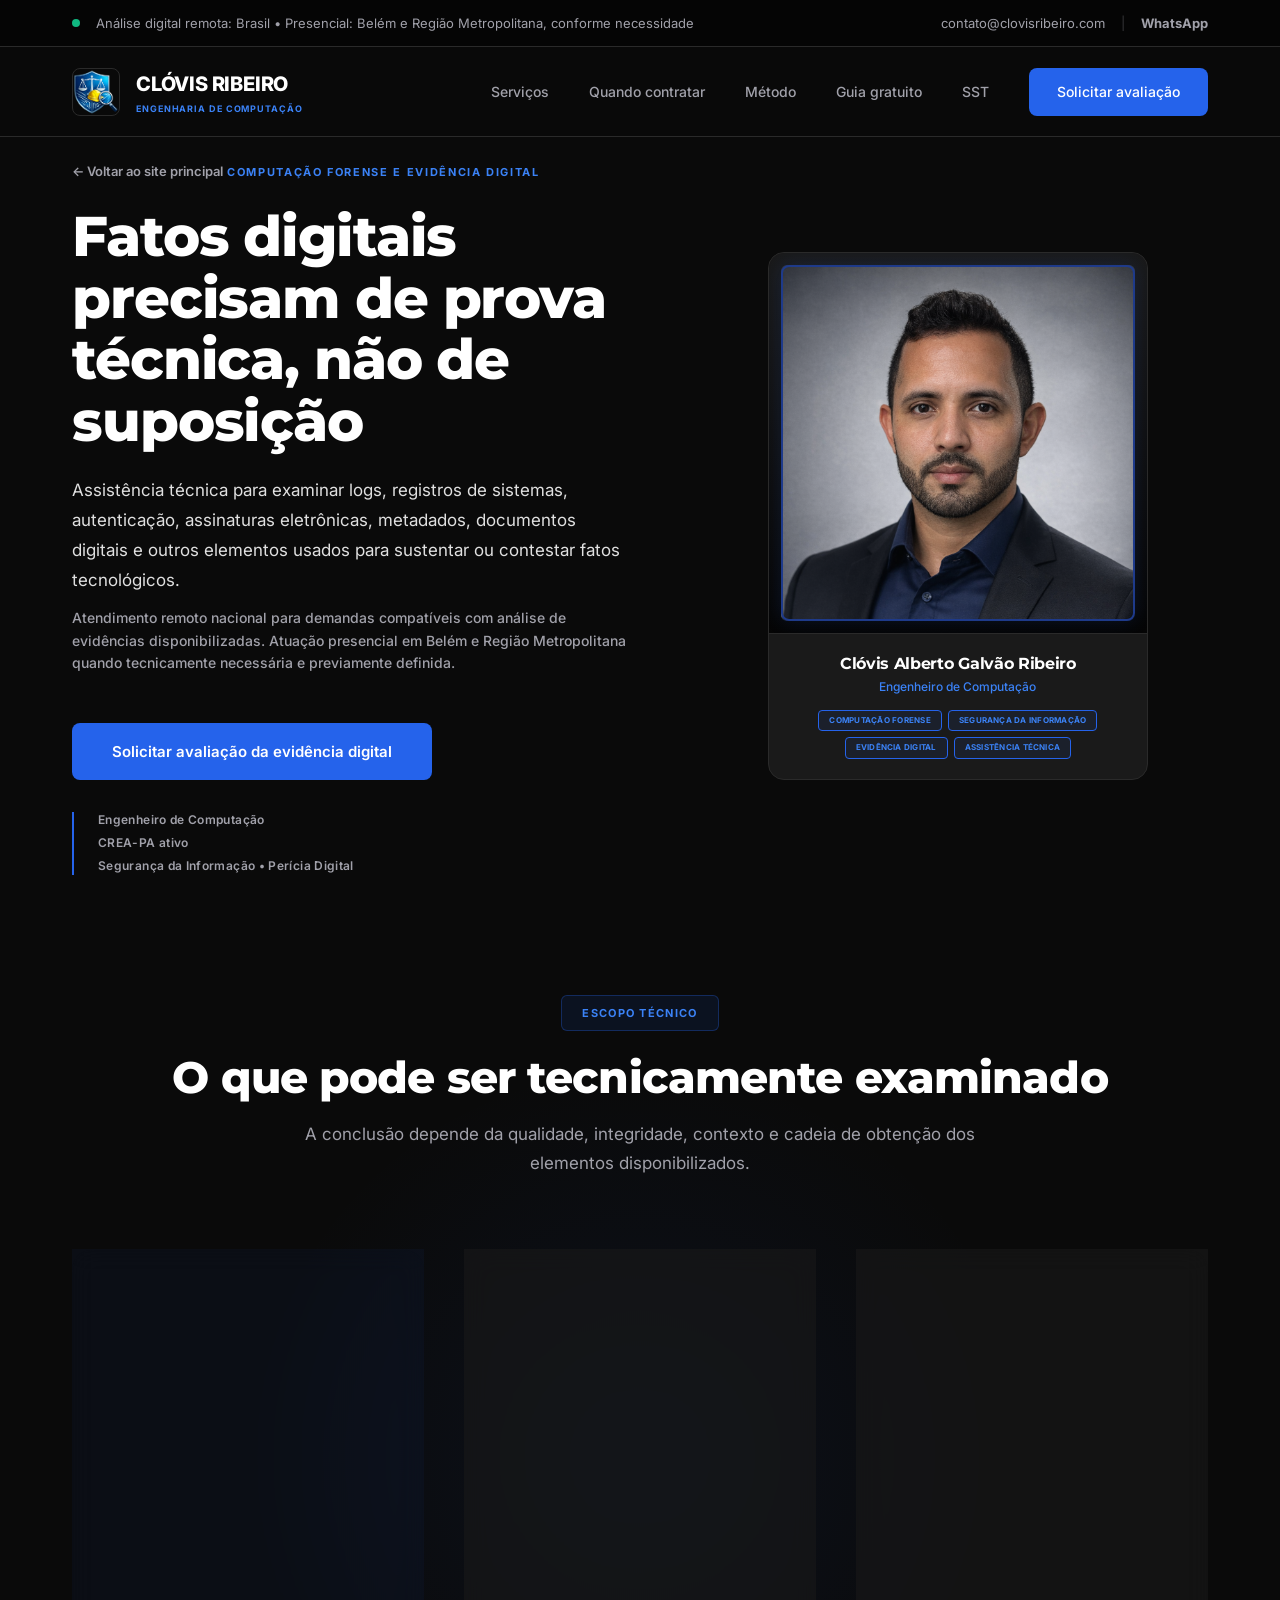
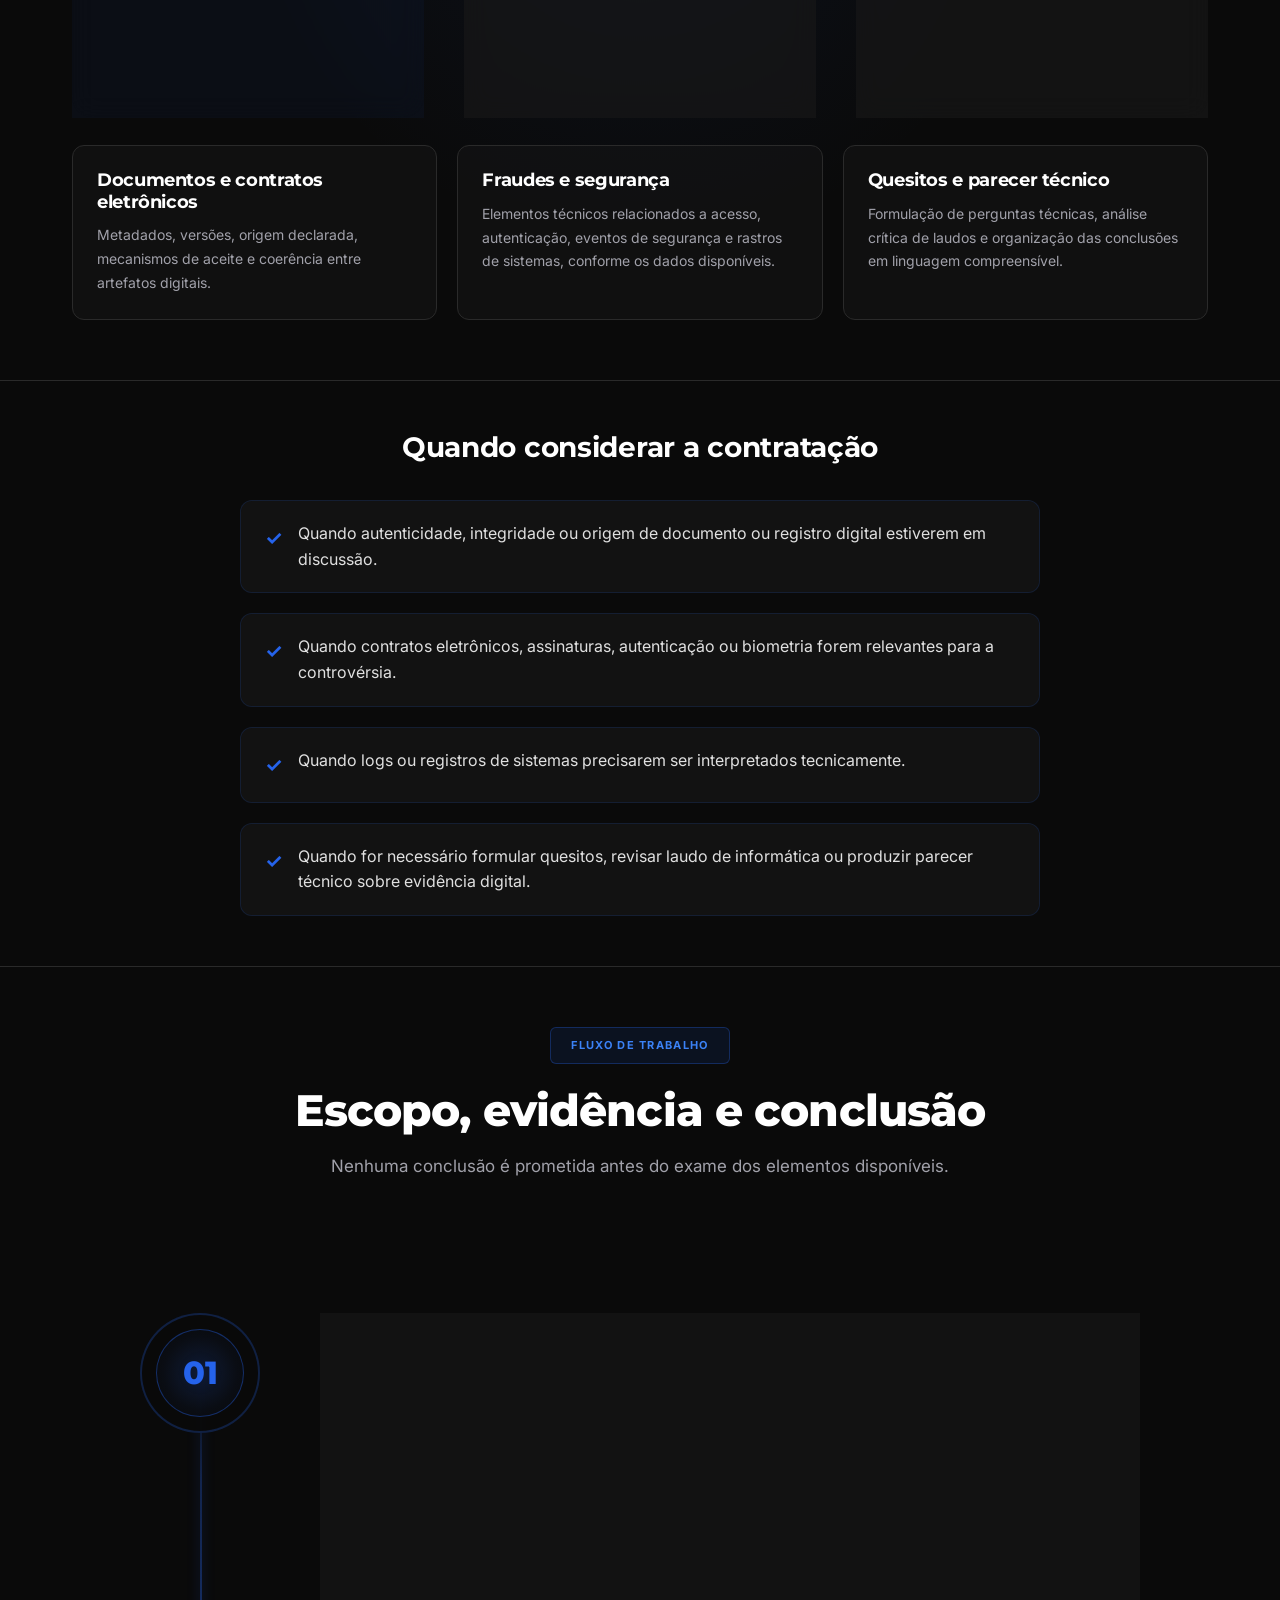
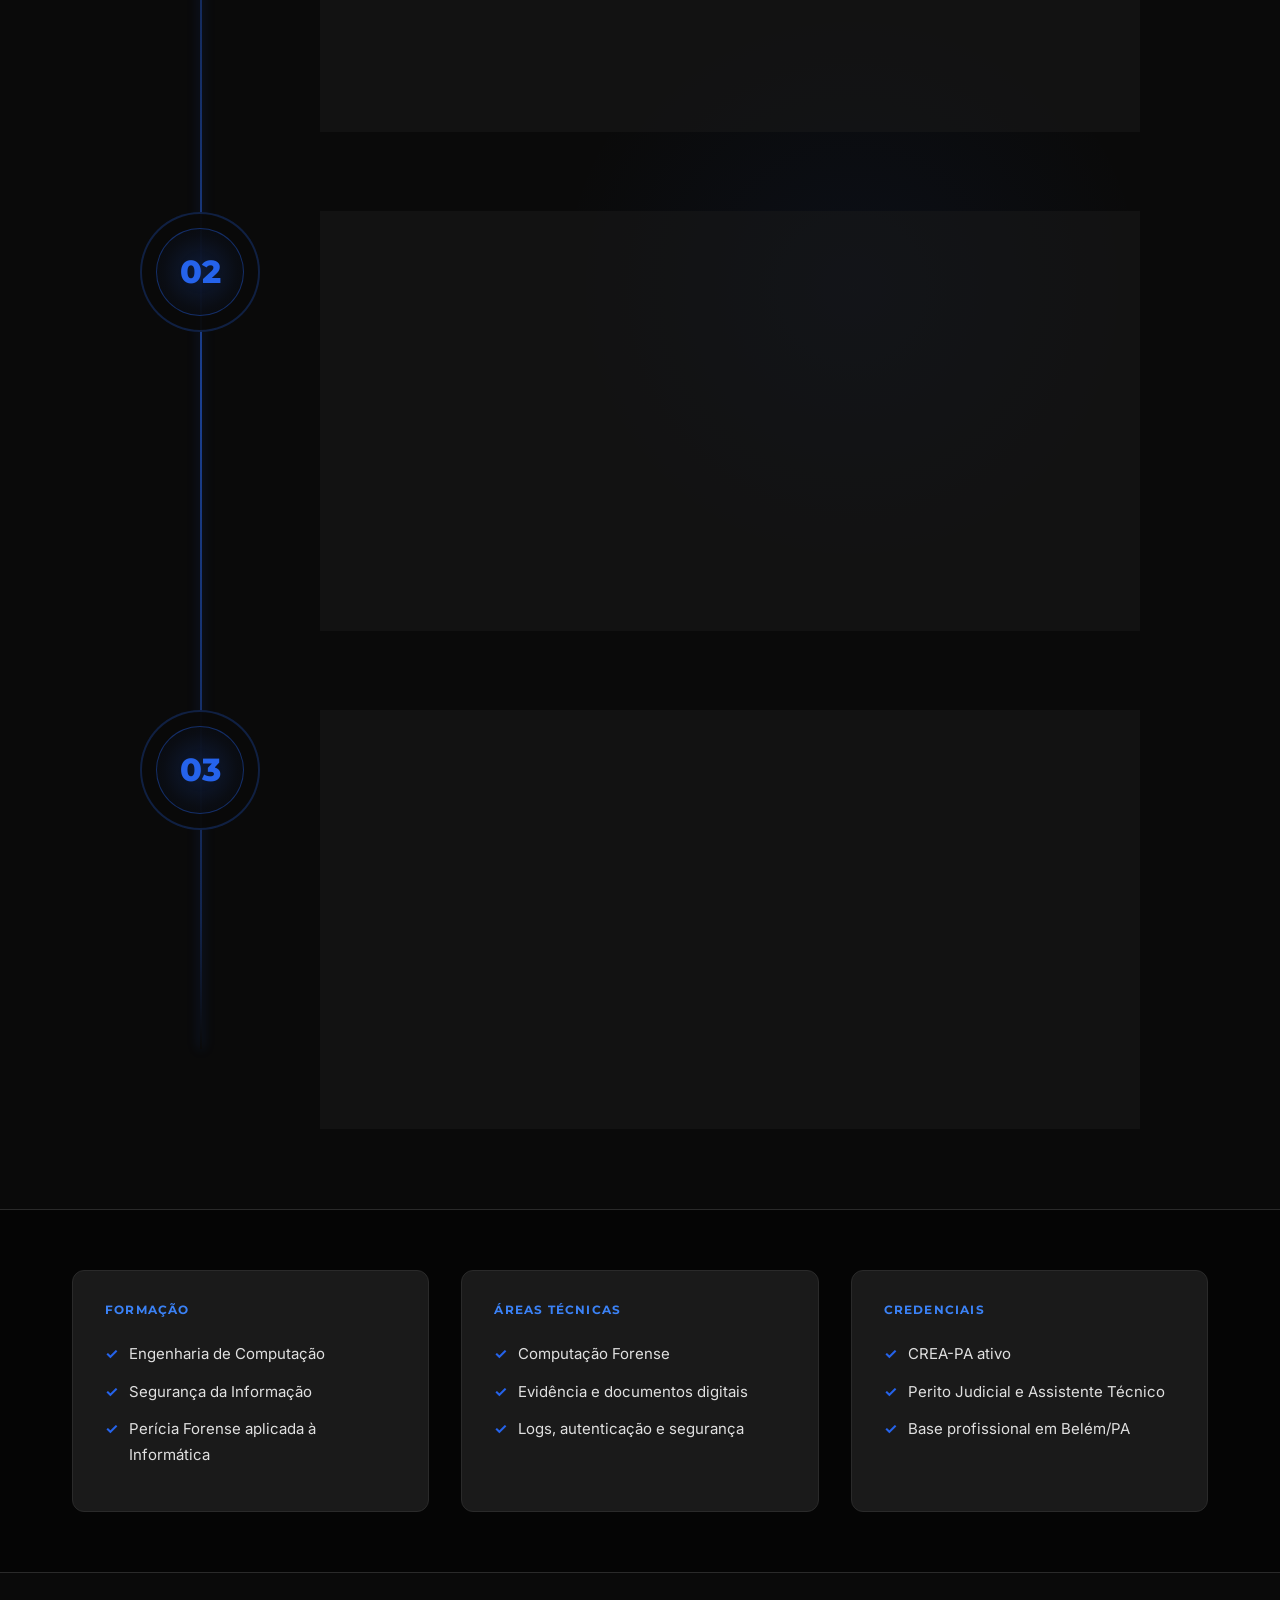
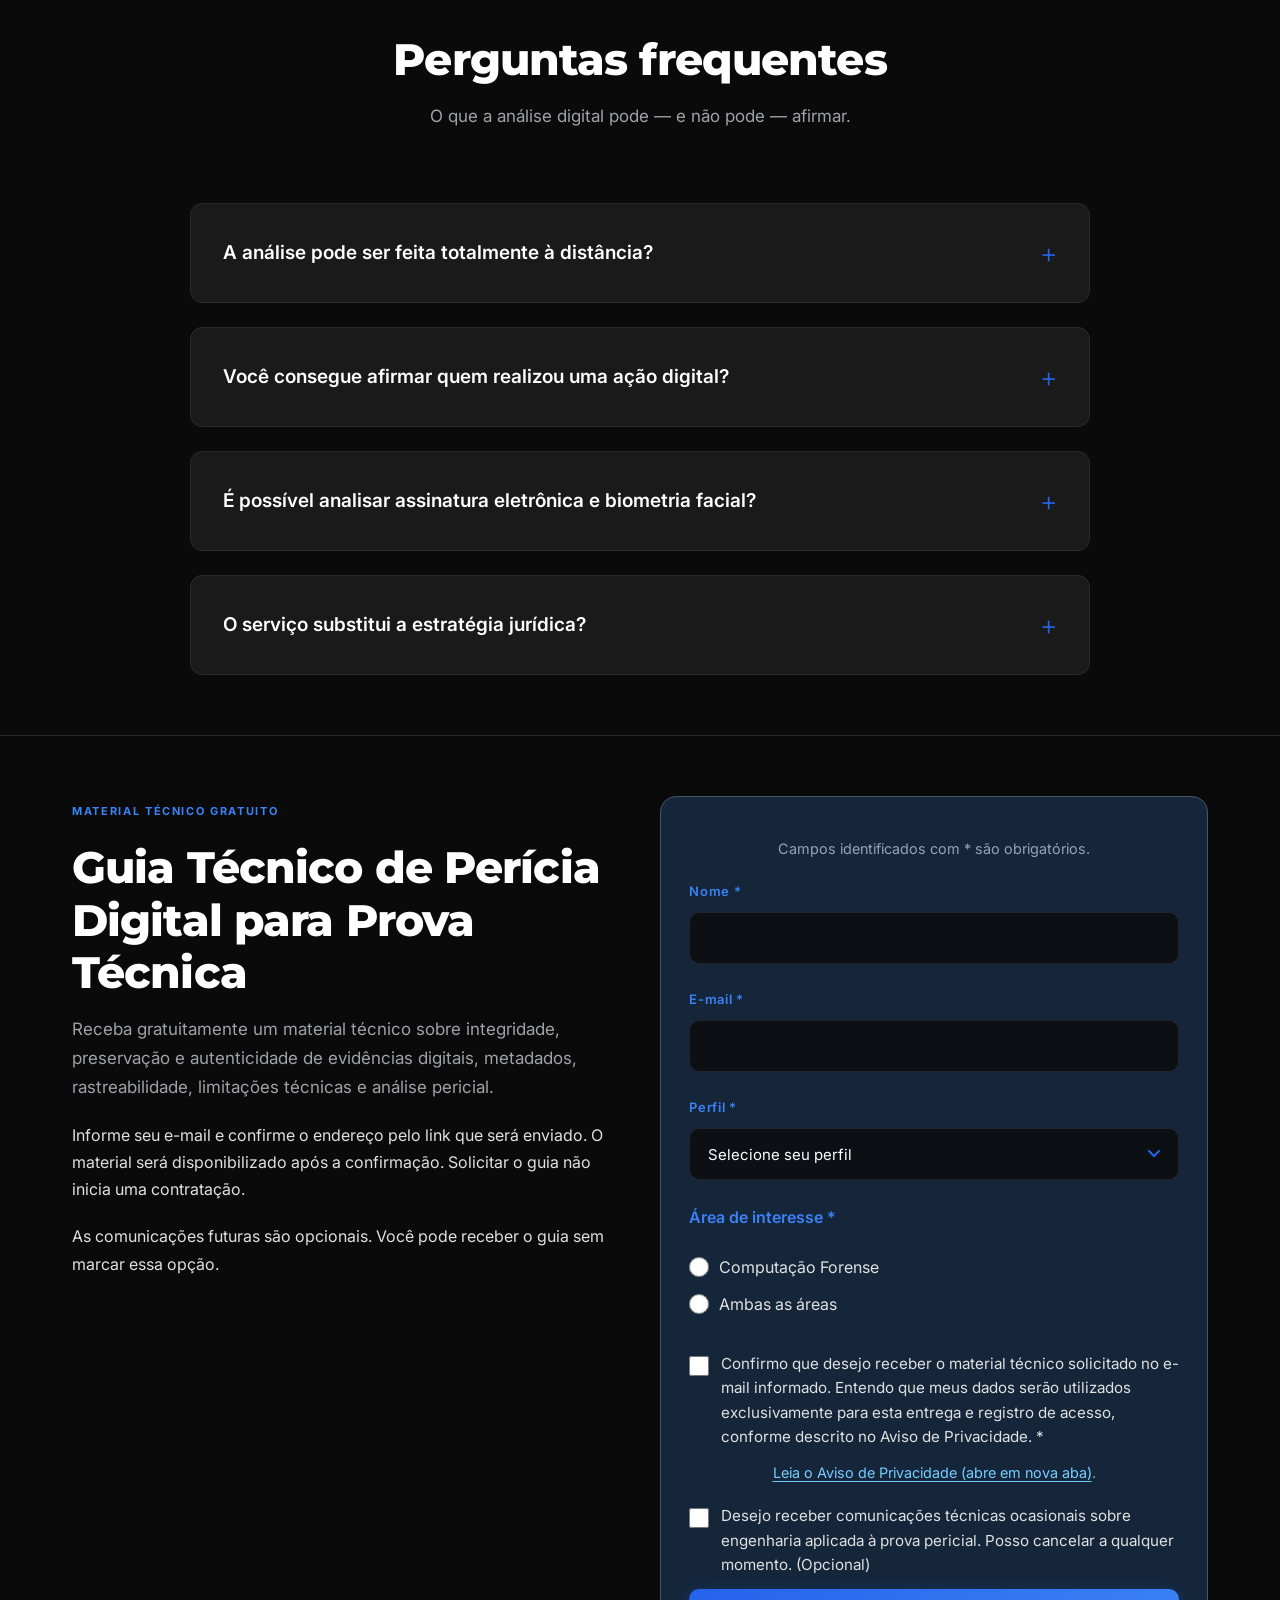
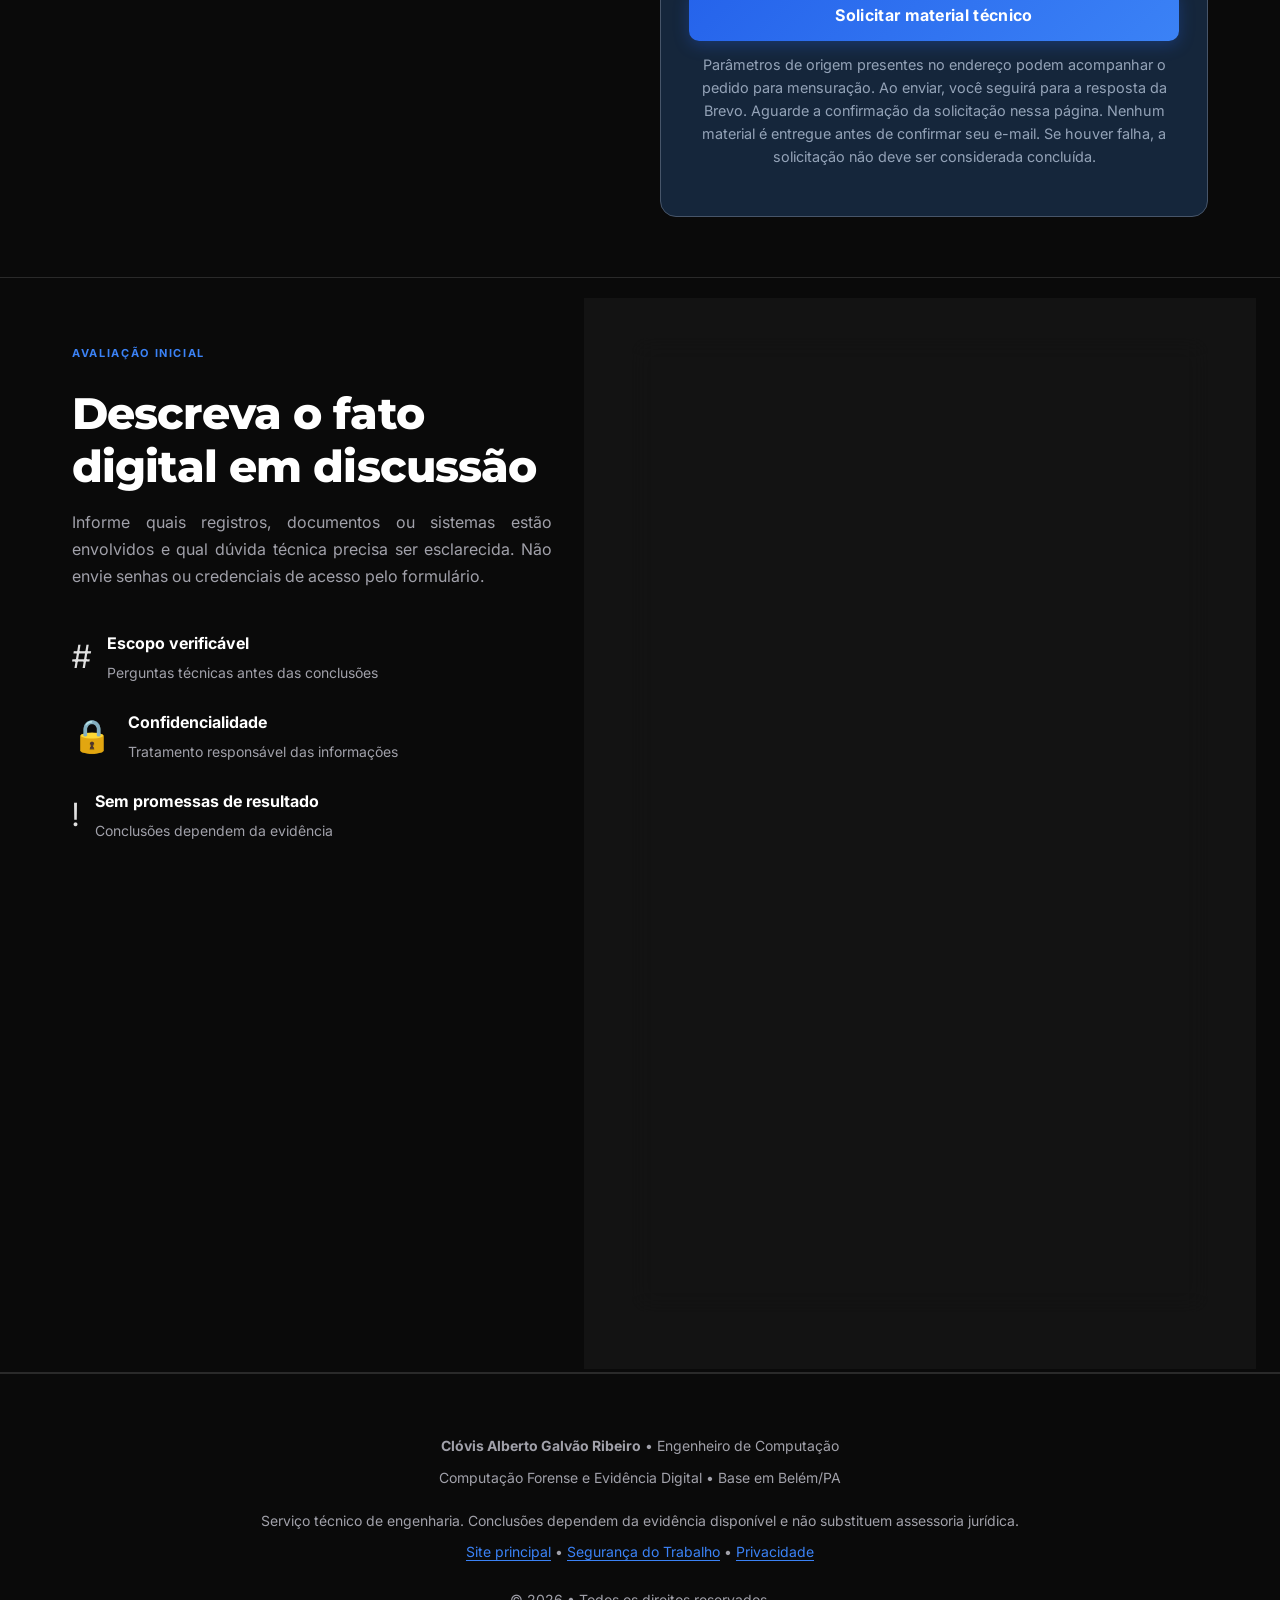
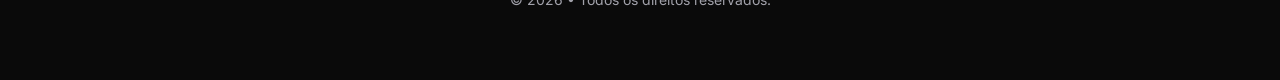
==== commit f0d867c9: "Corrige escape de URLs de fontes nas páginas editadas" ====
--- a/computacao-forense/index.html
+++ b/computacao-forense/index.html
@@ -49,7 +49,7 @@
 
   <link rel="preconnect" href="https://fonts.googleapis.com">
   <link rel="preconnect" href="https://fonts.gstatic.com" crossorigin>
-  <link href="https://fonts.googleapis.com/css2?family=Montserrat:wght@400;500;600;700;800&family=Inter:wght@300;400;500;600&display=swap" rel="stylesheet">
+  <link href="https://fonts.googleapis.com/css2?family=Montserrat:wght@400;500;600;700;800&amp;family=Inter:wght@300;400;500;600&amp;display=swap" rel="stylesheet">
   <link rel="stylesheet" href="../style.css" />
   <script defer src="../assets/brevo-material.js"></script>
   
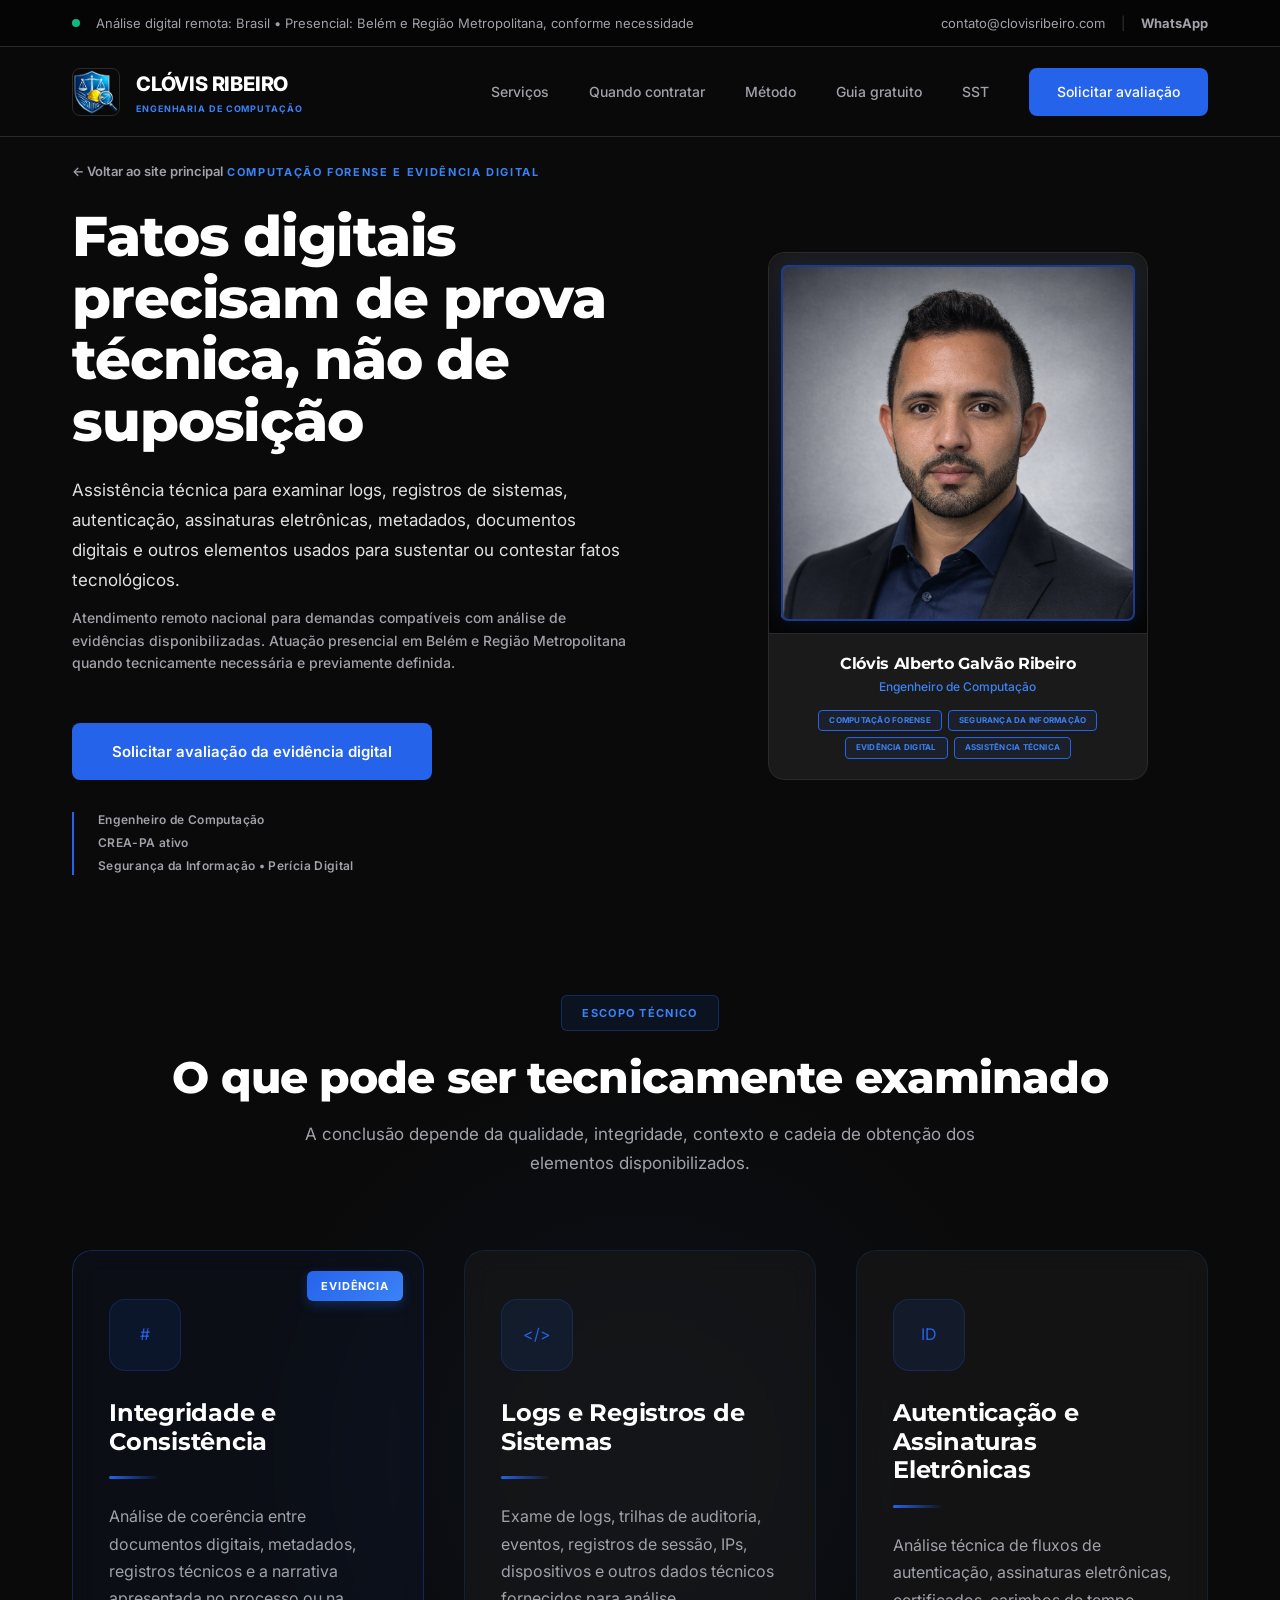
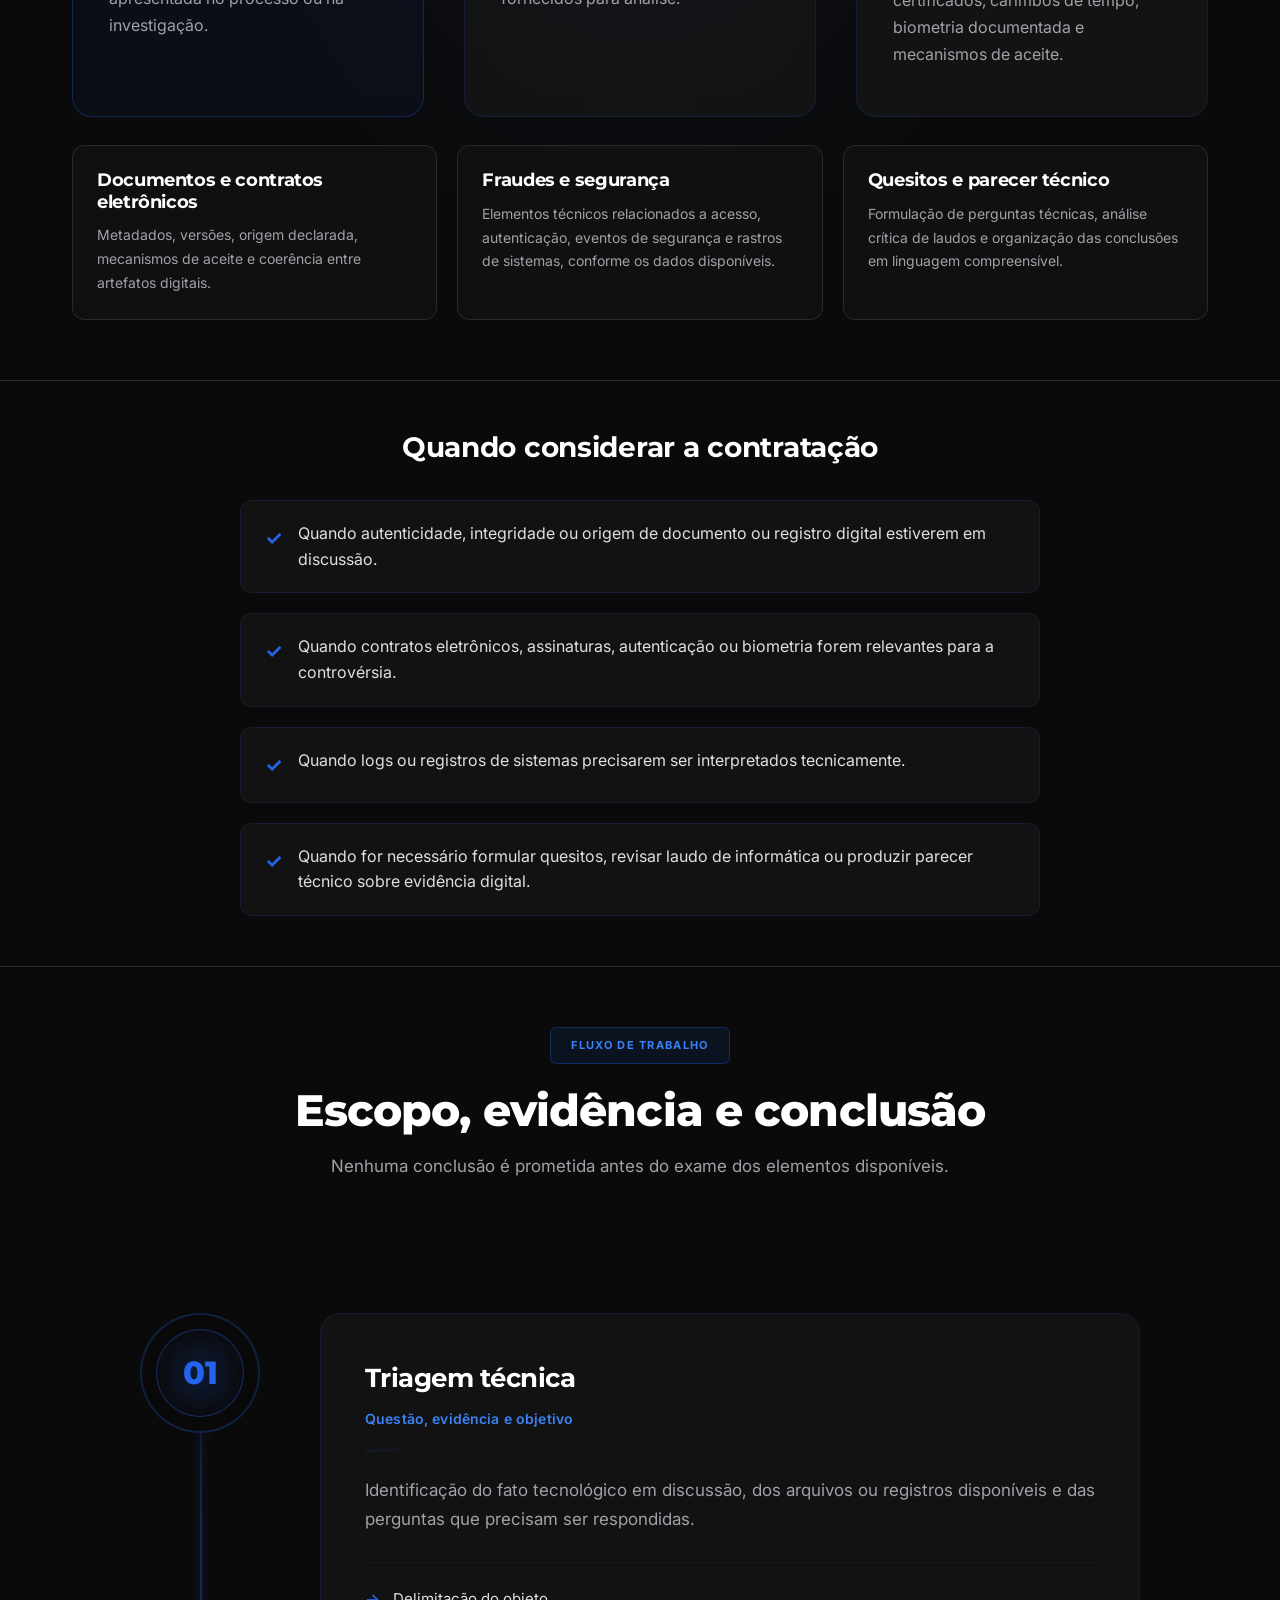
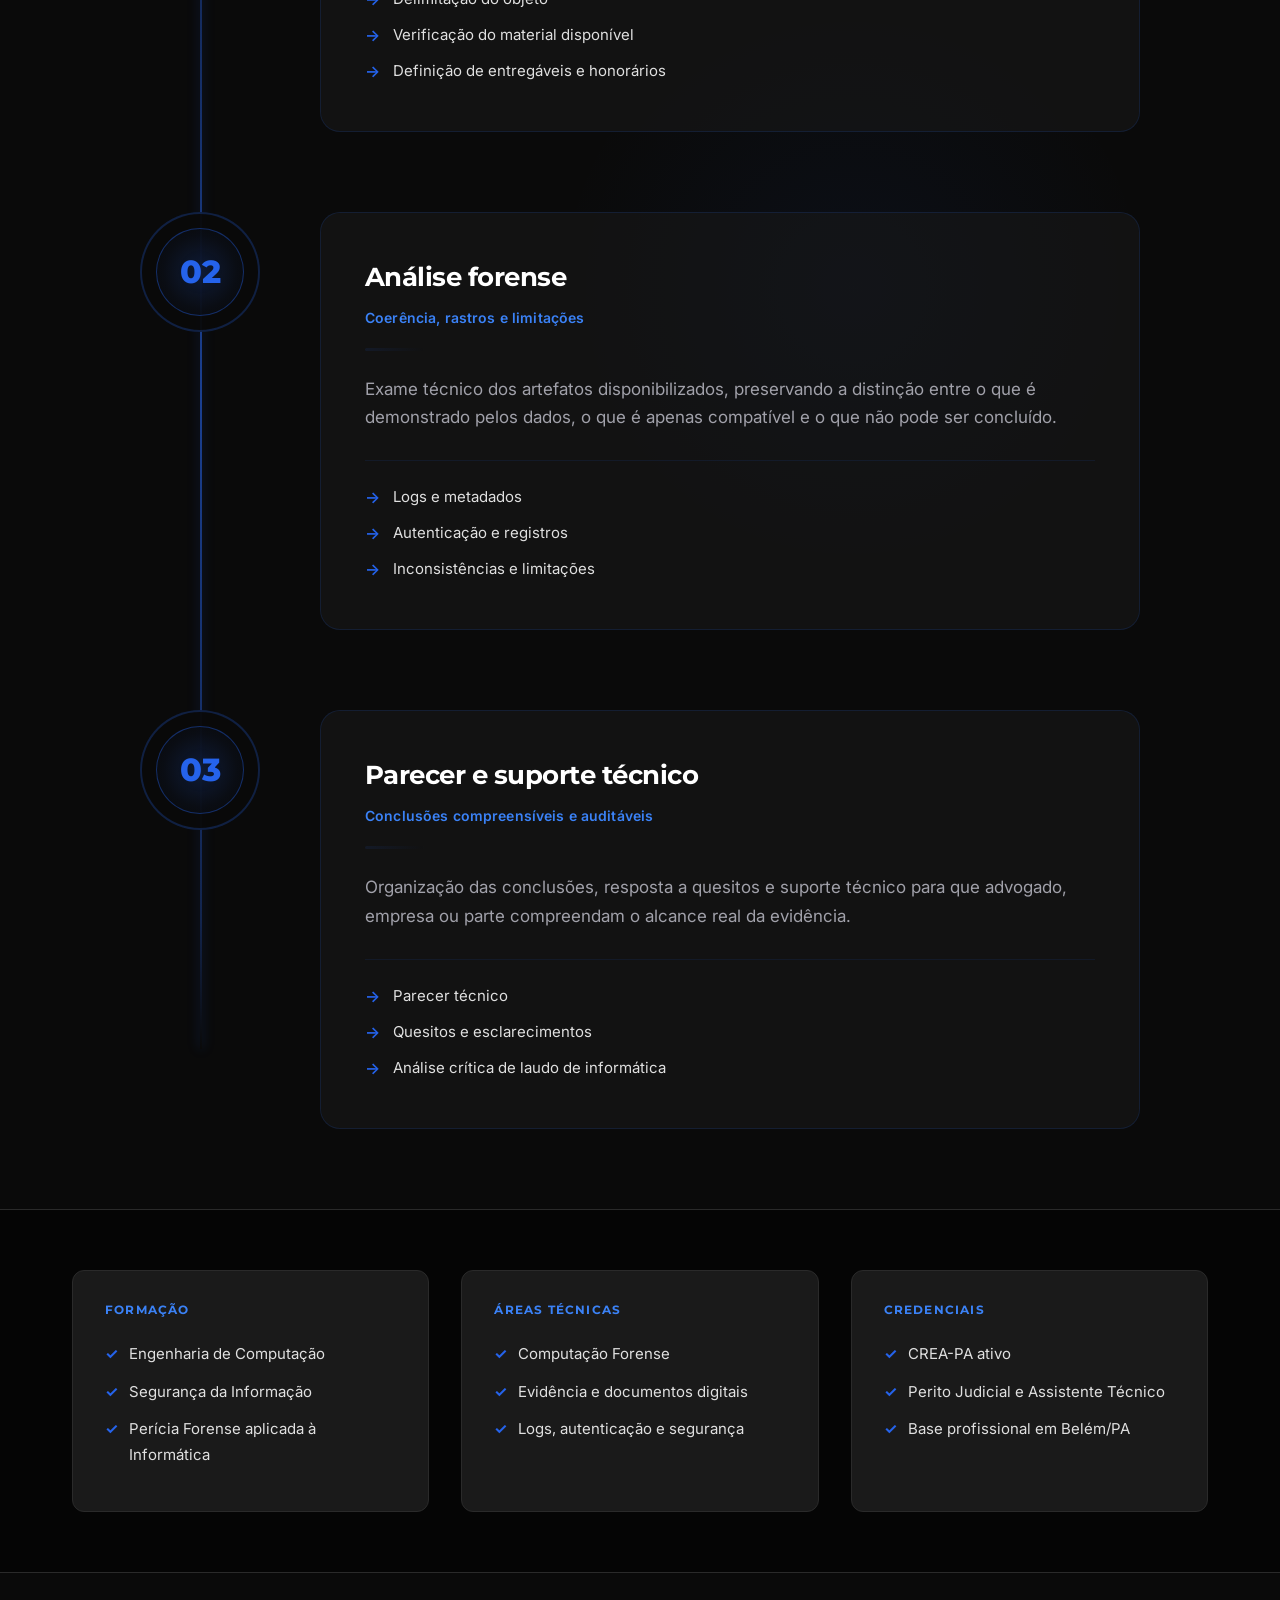
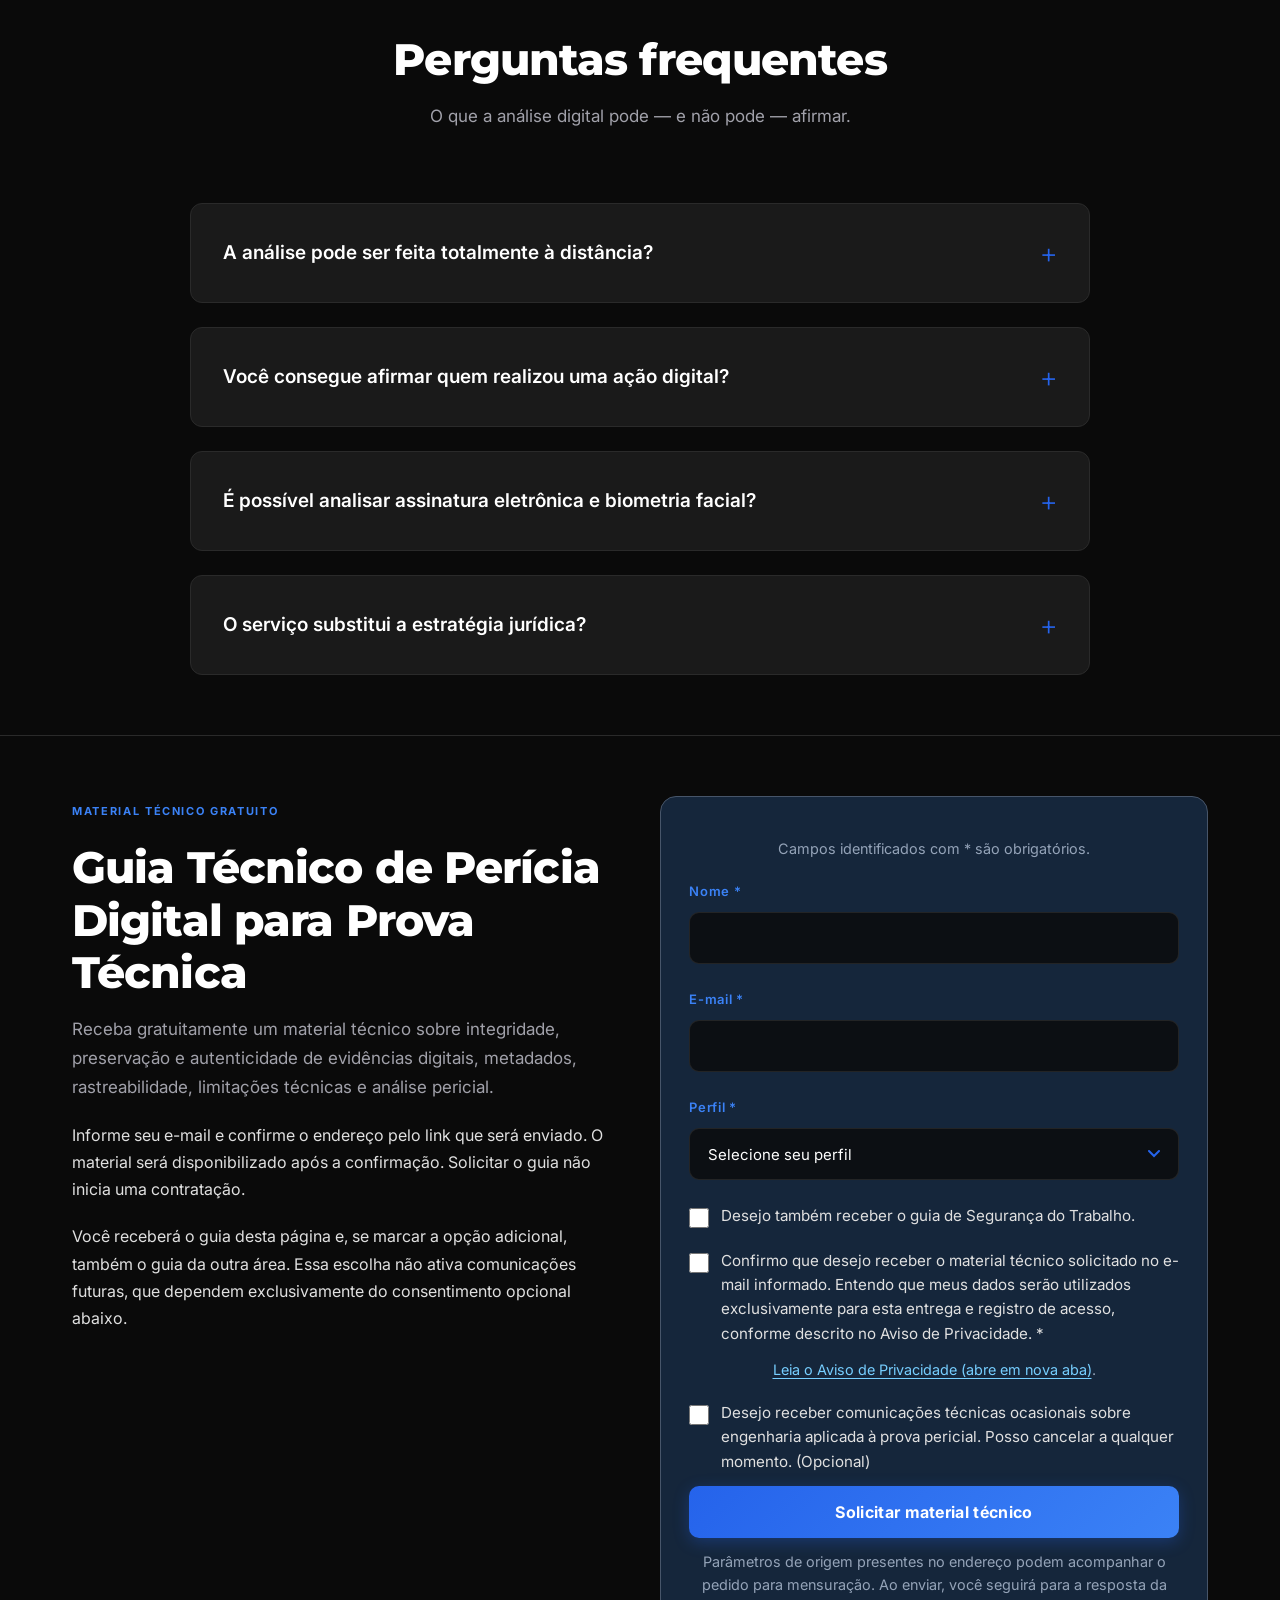
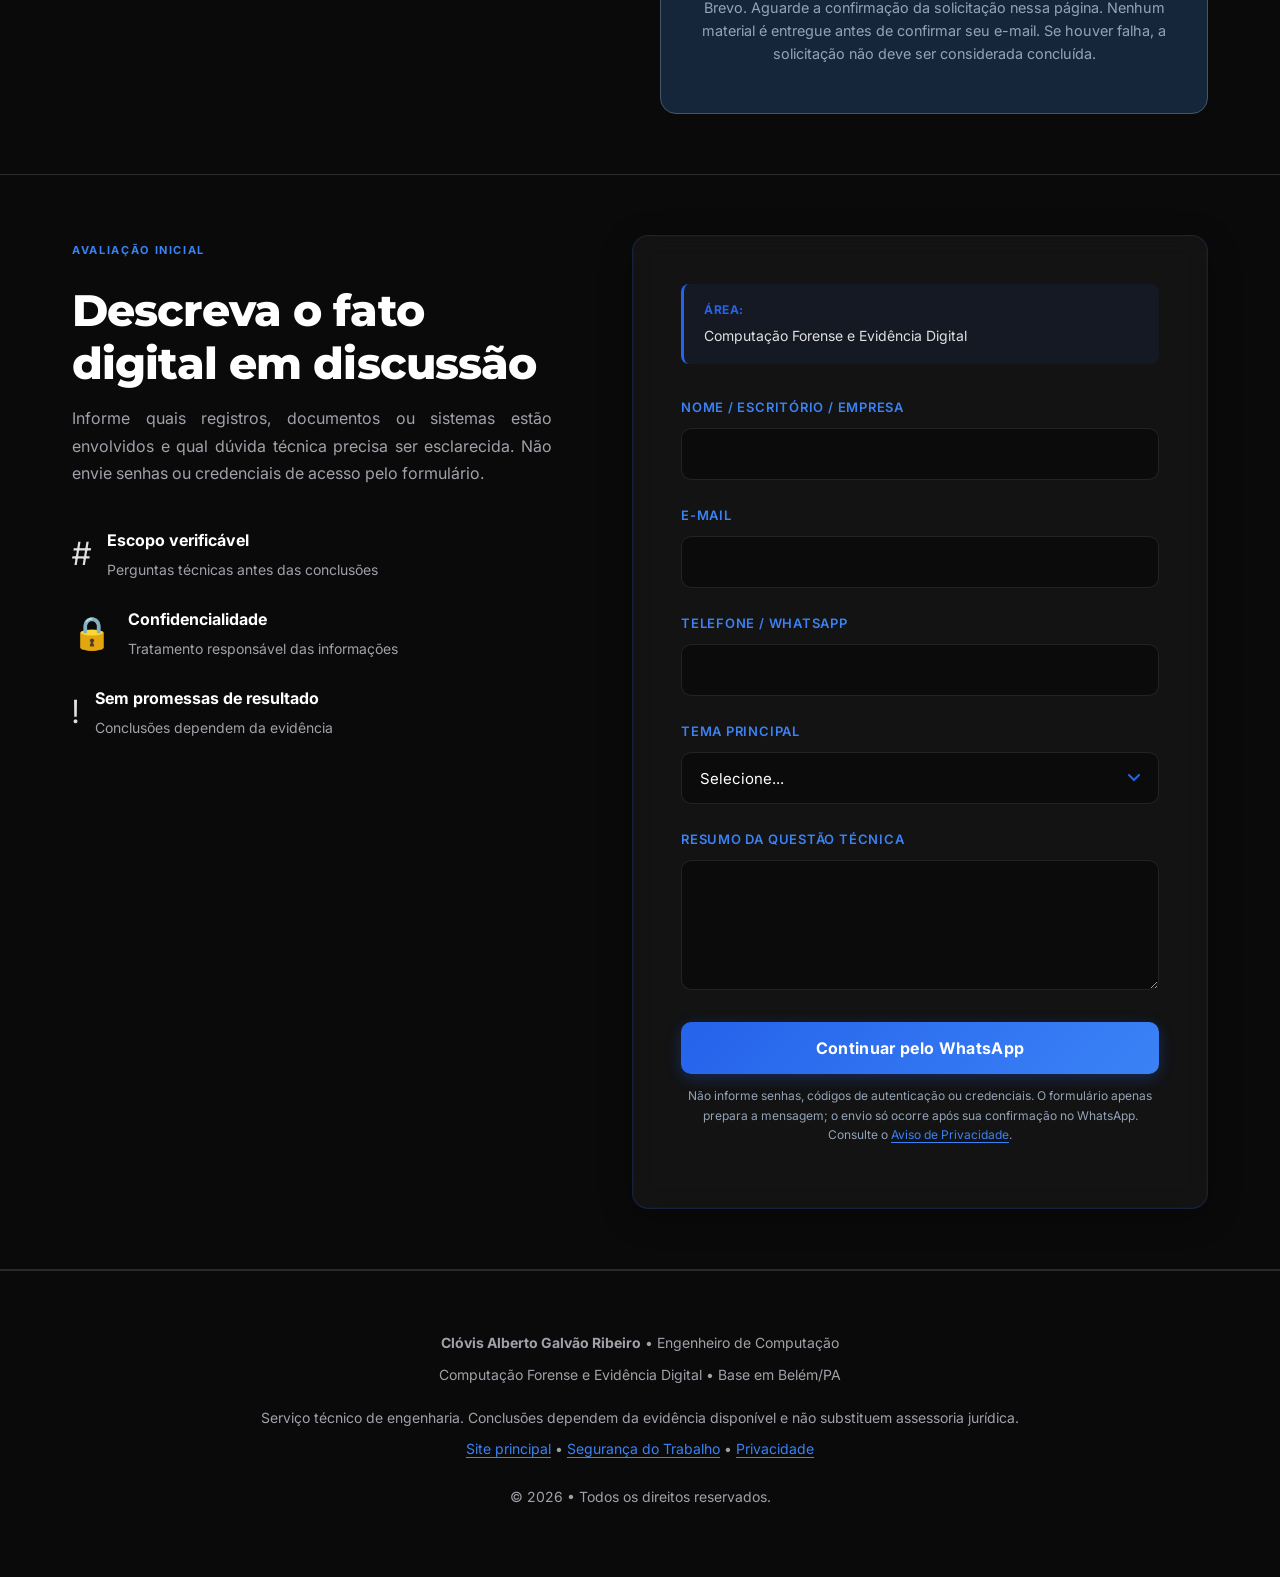
==== commit a60fd70d: "fix(forms): simplify secondary guide interest selection" ====
--- a/computacao-forense/index.html
+++ b/computacao-forense/index.html
@@ -255,18 +255,19 @@
           <h2 class="section-title" id="material-computacao-forense-titulo">Guia Técnico de Perícia Digital para Prova Técnica</h2>
           <p class="section-subtitle">Receba gratuitamente um material técnico sobre integridade, preservação e autenticidade de evidências digitais, metadados, rastreabilidade, limitações técnicas e análise pericial.</p>
           <p>Informe seu e-mail e confirme o endereço pelo link que será enviado. O material será disponibilizado após a confirmação. Solicitar o guia não inicia uma contratação.</p>
-          <p>As comunicações futuras são opcionais. Você pode receber o guia sem marcar essa opção.</p>
+          <p>Você receberá o guia desta página e, se marcar a opção adicional, também o guia da outra área. Essa escolha não ativa comunicações futuras, que dependem exclusivamente do consentimento opcional abaixo.</p>
         </div>
         <!-- Adaptado do HTML simples oficial da Brevo: mesmo endpoint, nomes e IDs de categoria. -->
-        <form class="material-form" id="material-computacao-forense-form" method="post" action="https://4ec81289.sibforms.com/serve/[base64]" aria-labelledby="material-computacao-forense-titulo" aria-describedby="material-computacao-forense-nota" data-brevo-material>
+        <form class="material-form" id="material-computacao-forense-form" method="post" action="https://4ec81289.sibforms.com/serve/[base64]" aria-labelledby="material-computacao-forense-titulo" aria-describedby="material-computacao-forense-nota" data-brevo-material data-primary-interest="2">
           <p class="form-note">Campos identificados com * são obrigatórios.</p>
           <div class="form-group"><label for="material-computacao-forense-nome">Nome *</label><input type="text" id="material-computacao-forense-nome" name="NOME" maxlength="200" autocomplete="name" required></div>
           <div class="form-group"><label for="material-computacao-forense-email">E-mail *</label><input type="email" id="material-computacao-forense-email" name="EMAIL" autocomplete="email" required></div>
           <div class="form-group"><label for="material-computacao-forense-perfil">Perfil *</label><select id="material-computacao-forense-perfil" name="PERFIL" required><option value="" selected disabled>Selecione seu perfil</option><option value="1">Advogado / Escritório</option><option value="2">Empresa</option><option value="3">Parte</option><option value="4">Outro</option></select></div>
-          <fieldset class="material-choices"><legend>Área de interesse *</legend>
-            <label for="material-computacao-forense-area"><input id="material-computacao-forense-area" type="radio" name="INTERESSE_AREA" value="2" required> Computação Forense</label>
-            <label for="material-computacao-forense-ambos"><input id="material-computacao-forense-ambos" type="radio" name="INTERESSE_AREA" value="3" required> Ambas as áreas</label>
-          </fieldset>
+          <input type="hidden" name="INTERESSE_AREA" value="2">
+          <div class="material-consent">
+            <input type="checkbox" id="material-computacao-forense-guia-adicional" data-add-secondary-guide>
+            <label for="material-computacao-forense-guia-adicional">Desejo também receber o guia de Segurança do Trabalho.</label>
+          </div>
           <div class="material-consent">
             <input type="checkbox" id="material-computacao-forense-entrega" name="CONSENTIMENTO_ENTREGA" value="1" required aria-describedby="material-computacao-forense-privacidade">
             <label for="material-computacao-forense-entrega">Confirmo que desejo receber o material técnico solicitado no e-mail informado. Entendo que meus dados serão utilizados exclusivamente para esta entrega e registro de acesso, conforme descrito no Aviso de Privacidade. *</label>
